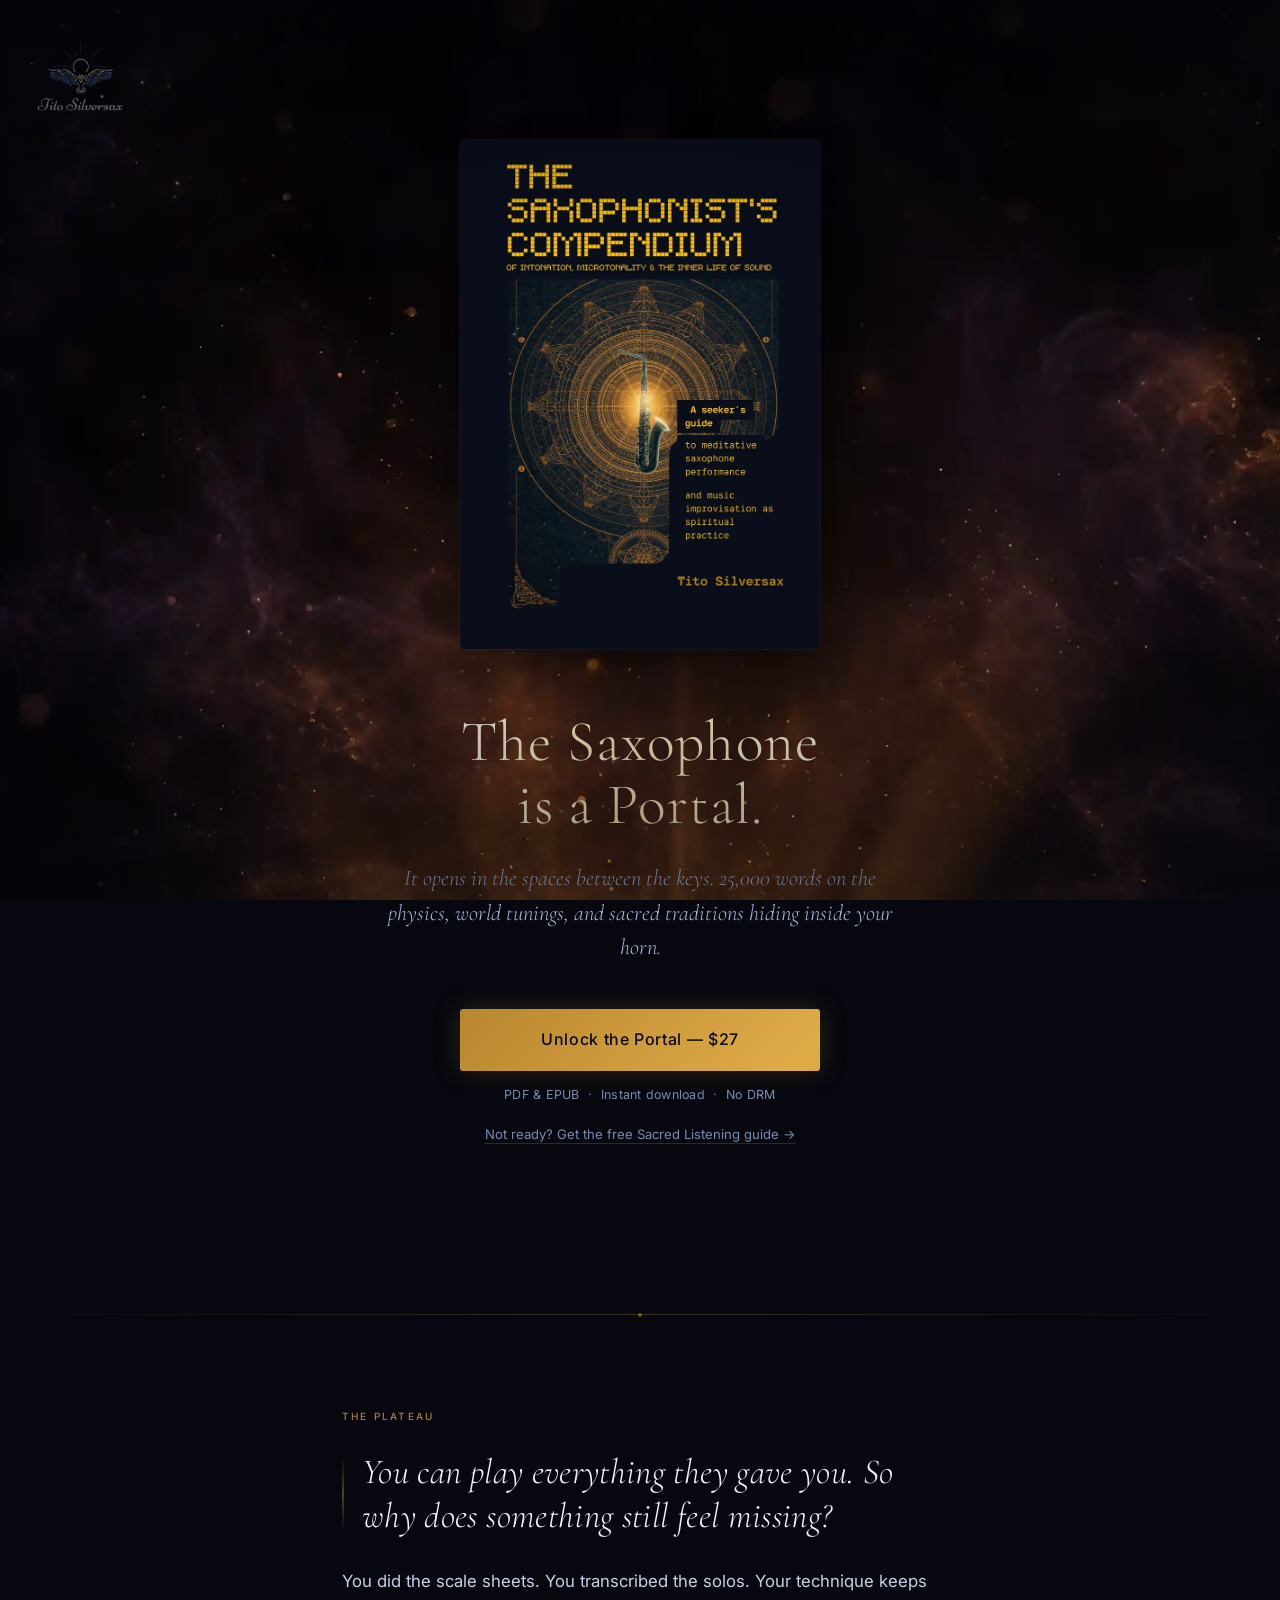
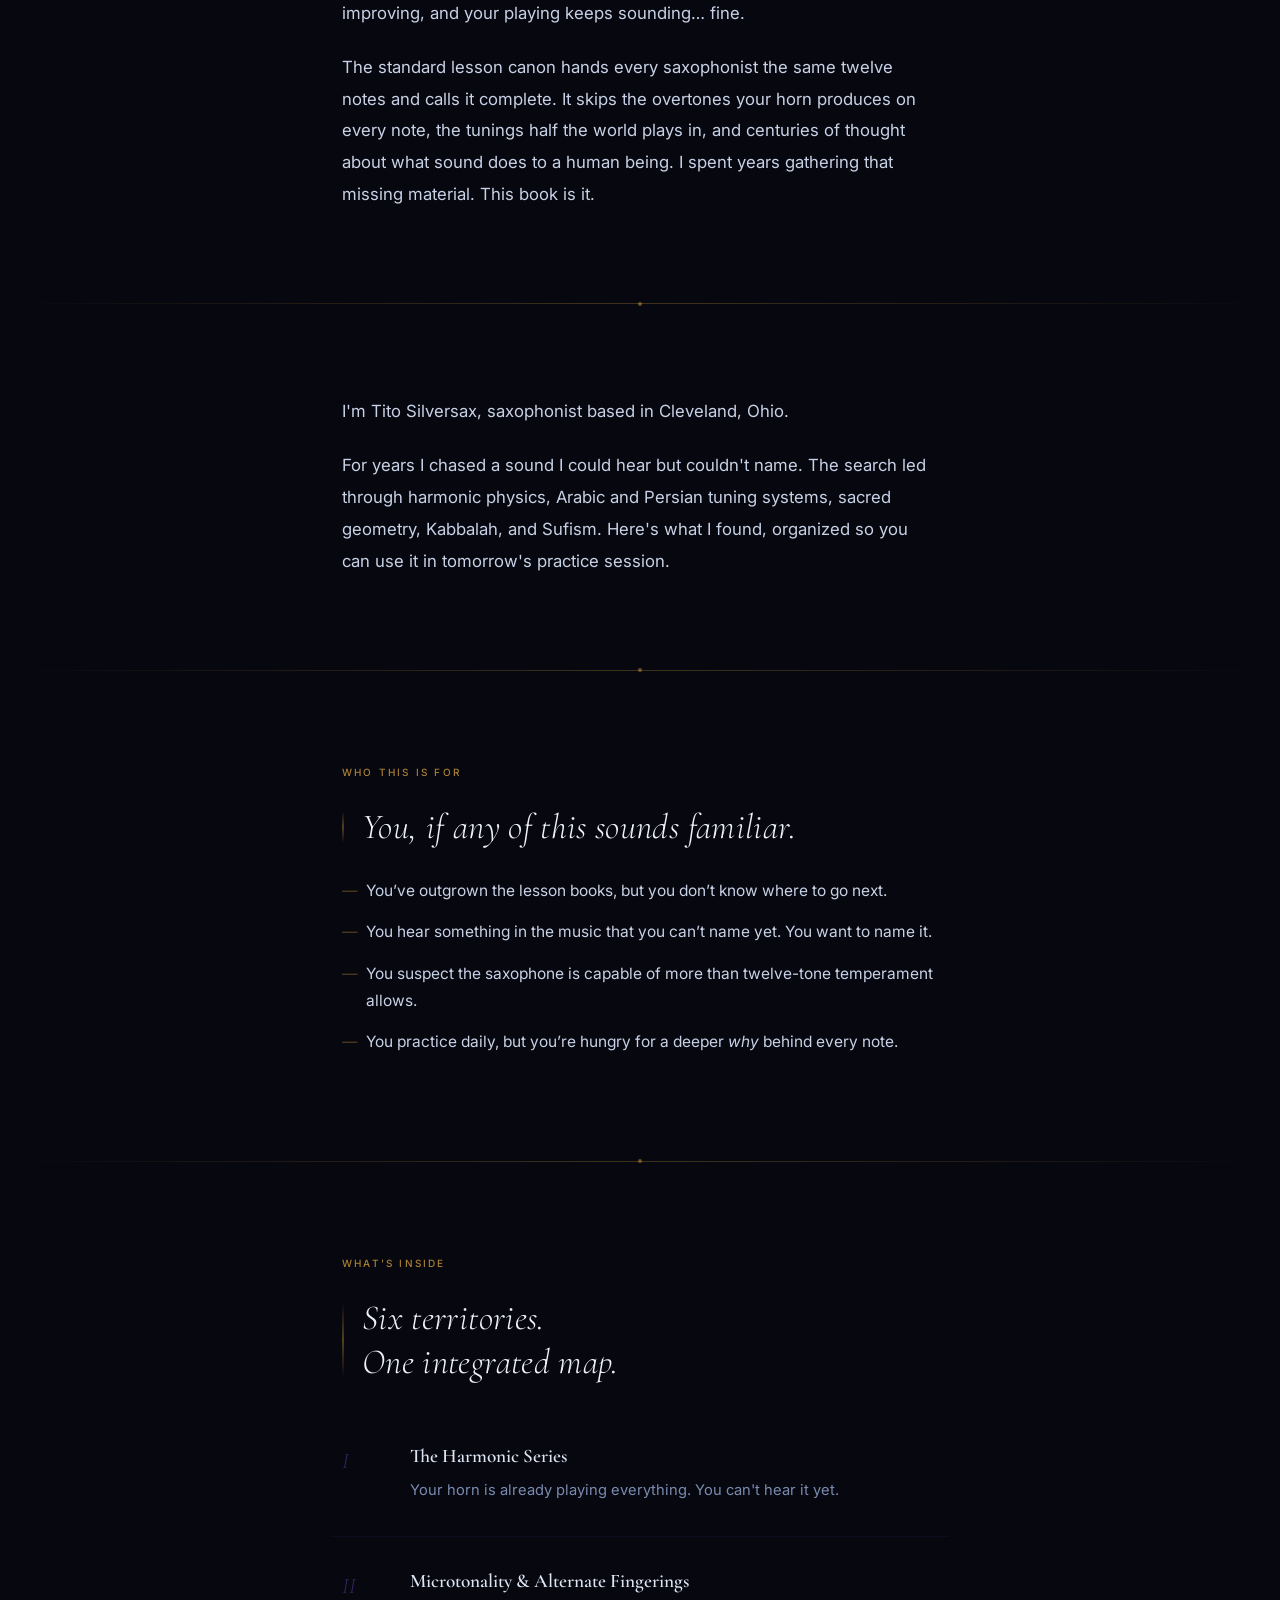
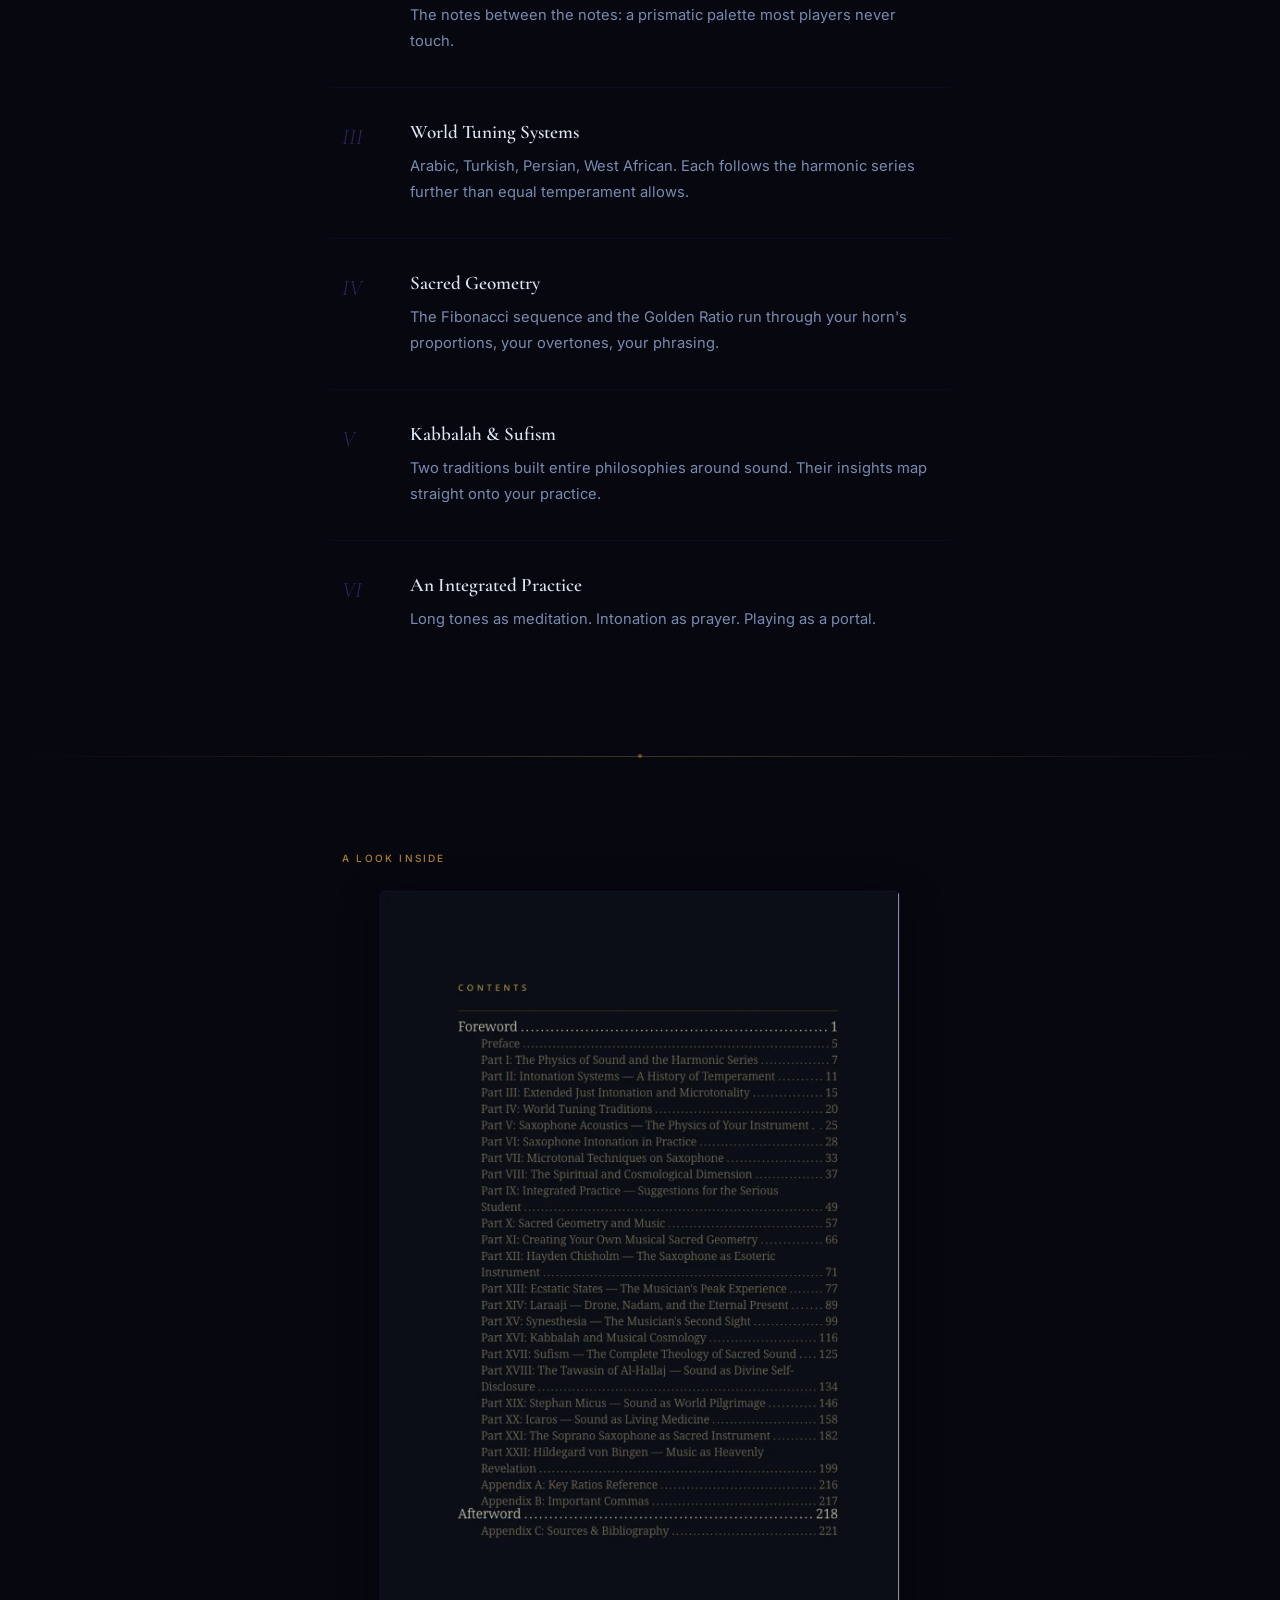
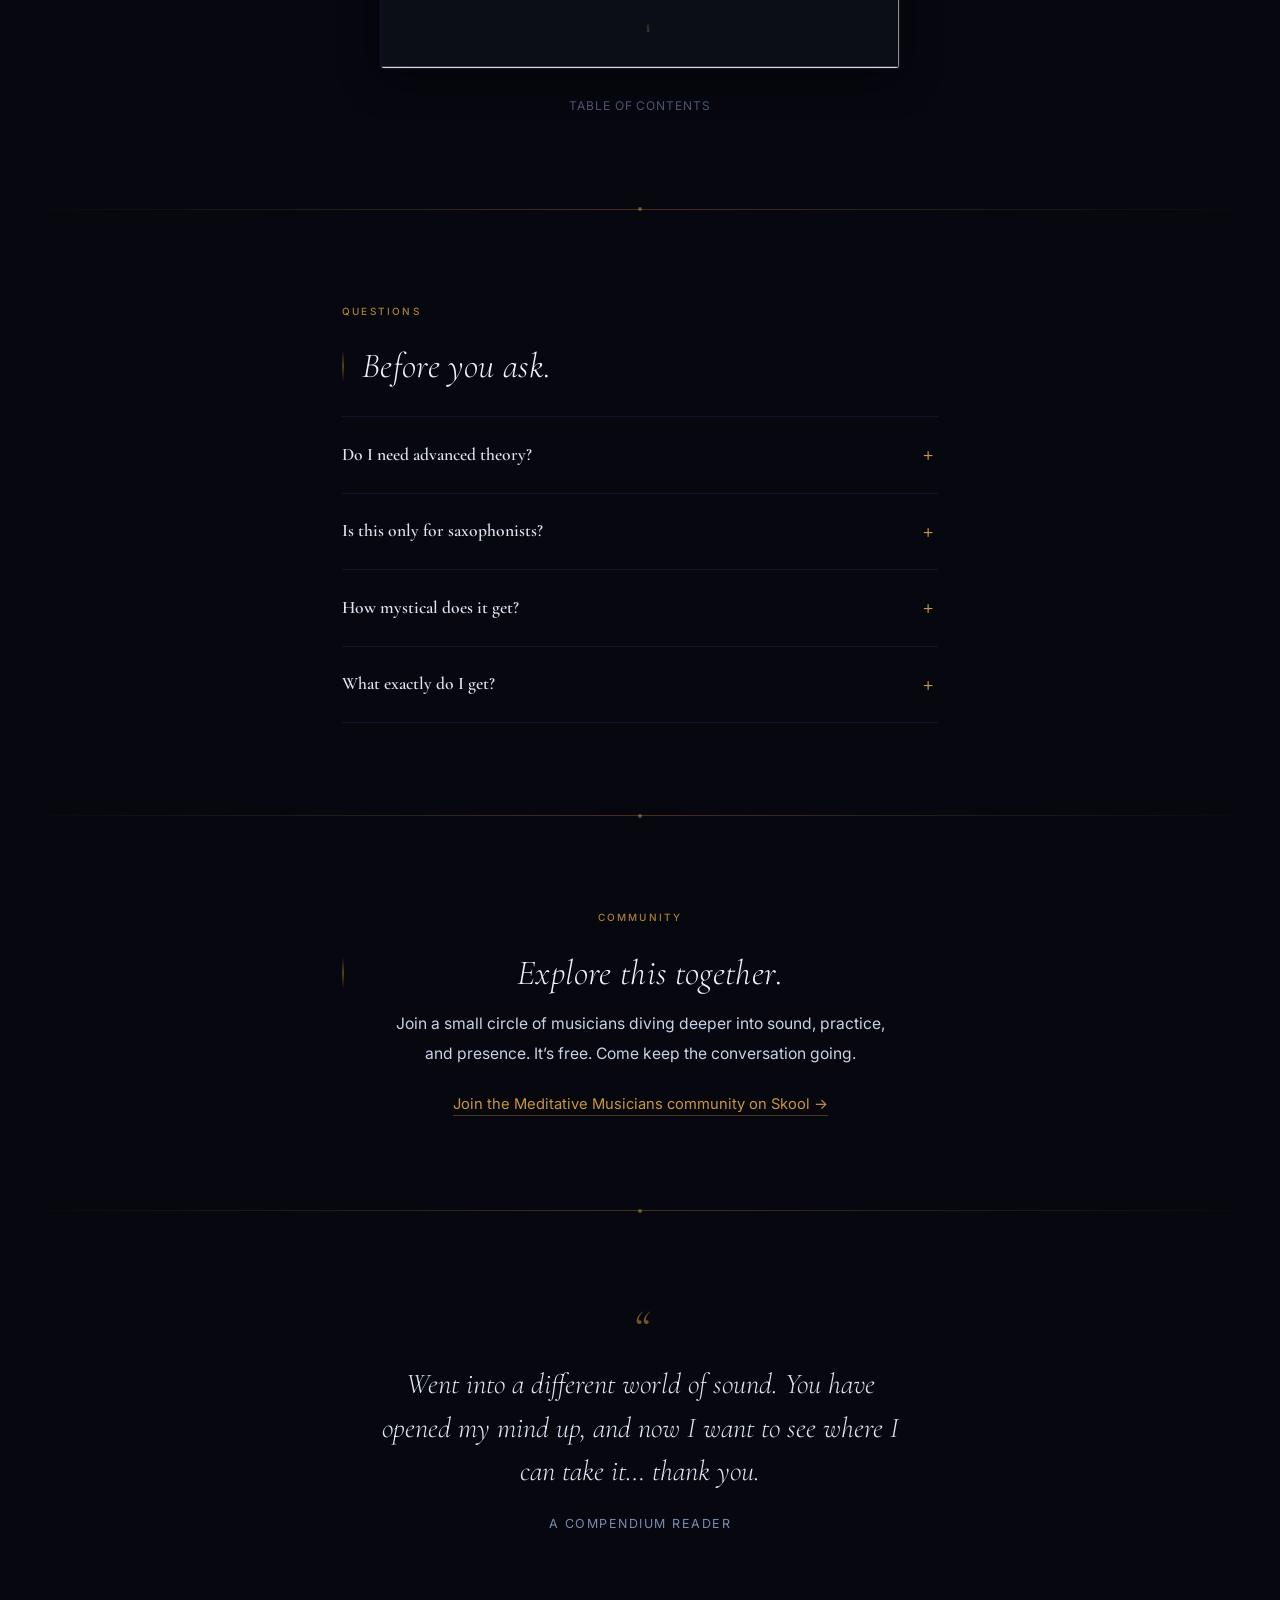
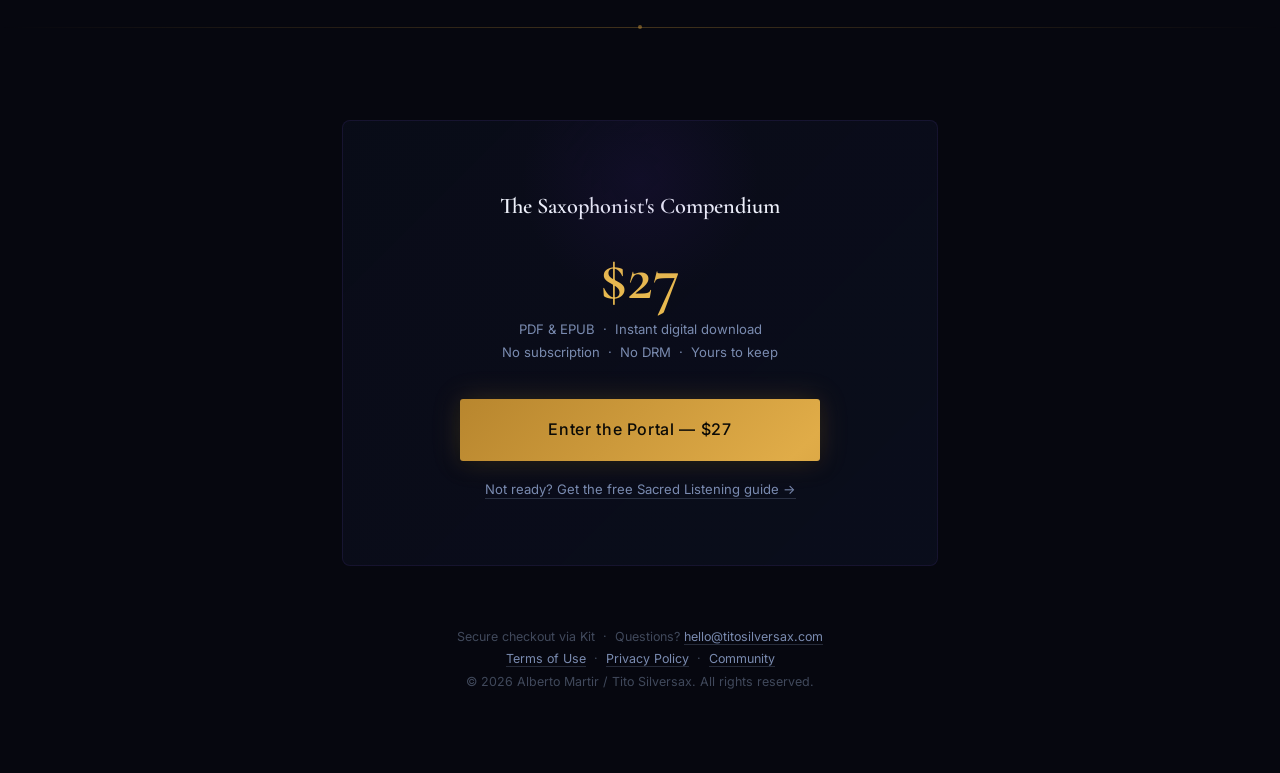
==== compendium/index.html @ b0f95f77 "Replace GTM placeholder tags with GA4 gtag The four pages carrying the never-configured GTM-XXXXXXX " ====
<!DOCTYPE html>
<html lang="en">
<head>
  <meta charset="UTF-8">
  <meta name="viewport" content="width=device-width, initial-scale=1.0">
  <title>The Saxophonist's Compendium — Tito Silversax</title>
  <meta name="description" content="A deep guide to harmonic physics, world tuning systems, sacred geometry, and spiritual practice for the serious saxophonist. By Tito Silversax (Alberto Martir). PDF & EPUB. $27.">
  <meta property="og:title" content="The Saxophonist's Compendium — Tito Silversax">
  <meta property="og:description" content="Everything I found after years of obsessive research into sound, tuning, and sacred practice. PDF & EPUB. $27.">
  <meta property="og:image" content="https://titosilversax.com/images/compendium-cover.jpg">
  <meta property="og:url" content="https://titosilversax.com/compendium">
  <meta name="twitter:card" content="summary_large_image">

  <!-- Preload LCP image -->
  <link rel="preload" as="image" href="/images/compendium-cover.webp" type="image/webp">

  <!-- Google Fonts -->
  <link rel="preconnect" href="https://fonts.googleapis.com">
  <link rel="preconnect" href="https://fonts.gstatic.com" crossorigin>
  <link href="https://fonts.googleapis.com/css2?family=Cormorant+Garamond:ital,wght@0,300;0,400;0,600;1,300;1,400;1,600&family=Inter:wght@300;400;500&display=swap" rel="stylesheet">

  <!-- Kit Commerce -->
  <script src="https://titosilversax.kit.com/commerce.js" async defer></script>

  <!-- Vercel Analytics -->
  <script defer src="/_vercel/insights/script.js"></script>

  <!-- Google Analytics -->
  <script async src="https://www.googletagmanager.com/gtag/js?id=G-SF1Y8CMTMR"></script>
  <script>
    window.dataLayer = window.dataLayer || [];
    function gtag(){dataLayer.push(arguments);}
    gtag('js', new Date());
    gtag('config', 'G-SF1Y8CMTMR');
  </script>

  <!-- Meta Pixel -->
  <script>
  !function(f,b,e,v,n,t,s)
  {if(f.fbq)return;n=f.fbq=function(){n.callMethod?
  n.callMethod.apply(n,arguments):n.queue.push(arguments)};
  if(!f._fbq)f._fbq=n;n.push=n;n.loaded=!0;n.version='2.0';
  n.queue=[];t=b.createElement(e);t.async=!0;
  t.src=v;s=b.getElementsByTagName(e)[0];
  s.parentNode.insertBefore(t,s)}(window,document,'script',
  'https://connect.facebook.net/en_US/fbevents.js');
  fbq('init', '830210888742452');
  fbq('track', 'PageView');
  </script>
  <noscript>
    <img height="1" width="1" style="display:none"
    src="https://www.facebook.com/tr?id=830210888742452&ev=PageView&noscript=1"/>
  </noscript>

  <style>
    *, *::before, *::after { box-sizing: border-box; margin: 0; padding: 0; }

    :root {
      --bg:          #06070f;
      --surface:     #0b0e1c;
      --surface-2:   #111829;
      --gold:        #c9963a;
      --gold-bright: #e8b94f;
      --gold-glow:   rgba(201, 150, 58, 0.22);
      --text:        #c8d2e6;
      --text-muted:  #7a8bb0;
      --divider:     rgba(139, 92, 246, 0.12);
      --ff-head:     'Cormorant Garamond', Georgia, 'Times New Roman', serif;
      --ff-body:     'Inter', system-ui, -apple-system, sans-serif;
    }

    html {
      scroll-behavior: smooth;
    }

    /* Vignette overlay */
    .vignette {
      position: fixed;
      inset: 0;
      z-index: 9998;
      pointer-events: none;
      background: radial-gradient(ellipse 70% 60% at 50% 50%, transparent 40%, rgba(6,7,15,0.55) 100%);
    }

    body {
      background-color: var(--bg);
      background-image: url('/images/background.webp?v=2');
      background-size: cover;
      background-position: center bottom;
      background-repeat: no-repeat;
      background-attachment: fixed;
      color: var(--text);
      font-family: var(--ff-body);
      font-size: 16px;
      line-height: 1.85;
      -webkit-font-smoothing: antialiased;
      -moz-osx-font-smoothing: grayscale;
      opacity: 0;
      animation: pageEnter 1.2s ease-out 0.3s forwards;
    }

    @keyframes pageEnter {
      to { opacity: 1; }
    }

    /* Scroll reveal */
    .reveal {
      opacity: 0;
      transform: translateY(24px);
      transition: opacity 0.9s ease-out, transform 0.9s ease-out;
    }
    .reveal.visible {
      opacity: 1;
      transform: translateY(0);
    }
    .reveal-d1 { transition-delay: 0.12s; }
    .reveal-d2 { transition-delay: 0.24s; }
    .reveal-d3 { transition-delay: 0.36s; }
    .reveal-d4 { transition-delay: 0.48s; }
    .reveal-d5 { transition-delay: 0.60s; }

    /* LAYOUT */
    .container {
      width: 100%;
      max-width: 660px;
      margin: 0 auto;
      padding: 0 28px;
    }

    /* Whitespace separator */
    .divider {
      height: 0;
      margin: 100px 0;
    }

    /* ── HERO ── */
    .hero {
      text-align: center;
      padding: 100px 0 48px;
    }

    .cover-wrap {
      display: inline-block;
      position: relative;
      margin-bottom: 52px;
      animation: levitate 6s ease-in-out infinite;
    }

    @keyframes levitate {
      0%, 100% { transform: translateY(0); }
      50% { transform: translateY(-12px); }
    }

    .cover-wrap::before {
      content: '';
      position: absolute;
      inset: -24px;
      border-radius: 6px;
      background: radial-gradient(ellipse at center, rgba(139, 92, 246, 0.16) 0%, transparent 70%);
      filter: blur(24px);
      pointer-events: none;
      animation: glowPulse 8s ease-in-out infinite;
    }

    @keyframes glowPulse {
      0%, 100% { opacity: 0.6; transform: scale(1); }
      50%      { opacity: 1;   transform: scale(1.1); }
    }

    .cover-img {
      display: block;
      width: 100%;
      max-width: 300px;
      height: auto;
      border-radius: 4px;
      box-shadow:
        0 0 0 1px rgba(139, 92, 246, 0.10),
        0 12px 40px rgba(0,0,0,0.5),
        0 40px 100px rgba(0,0,0,0.25);
      position: relative;
    }

    .hero-headline {
      font-family: var(--ff-head);
      font-size: clamp(2.2rem, 6.5vw, 3.6rem);
      font-weight: 300;
      line-height: 1.1;
      letter-spacing: 0.02em;
      margin-bottom: 24px;
    }

    .hero-sub {
      font-family: var(--ff-head);
      font-size: clamp(1.1rem, 3vw, 1.4rem);
      font-style: italic;
      font-weight: 300;
      color: #a8b8d8;
      max-width: 520px;
      margin: 0 auto 44px;
      line-height: 1.55;
    }

    /* ── CTA BUTTON ── */
    .cta-wrap {
      text-align: center;
      margin: 8px 0;
    }

    .convertkit-button,
    a.convertkit-button {
      display: inline-block !important;
      background: linear-gradient(135deg, #b8862e 0%, #e0ac48 50%, #b8862e 100%) !important;
      background-size: 200% 100% !important;
      color: #0b0a06 !important;
      font-family: var(--ff-body) !important;
      font-size: 1rem !important;
      font-weight: 500 !important;
      letter-spacing: 0.04em !important;
      text-decoration: none !important;
      padding: 16px 36px !important;
      border-radius: 3px !important;
      border: none !important;
      cursor: pointer !important;
      transition: background-position 0.4s ease, box-shadow 0.3s ease, transform 0.15s ease !important;
      box-shadow: 0 0 28px var(--gold-glow), 0 4px 16px rgba(0,0,0,0.4) !important;
      width: 100% !important;
      max-width: 360px !important;
      text-align: center !important;
      animation: btnBreathe 4s ease-in-out infinite;
    }

    @keyframes btnBreathe {
      0%, 100% { box-shadow: 0 0 24px var(--gold-glow), 0 4px 16px rgba(0,0,0,0.4); }
      50%      { box-shadow: 0 0 40px rgba(201,150,58,0.35), 0 4px 16px rgba(0,0,0,0.4); }
    }

    .convertkit-button:hover,
    a.convertkit-button:hover {
      background-position: 100% 0 !important;
      box-shadow: 0 0 44px var(--gold-glow), 0 6px 24px rgba(0,0,0,0.5) !important;
      transform: translateY(-1px) !important;
    }

    .cta-note {
      font-size: 0.78rem;
      color: var(--text-muted);
      margin-top: 12px;
      letter-spacing: 0.02em;
    }

    /* ── SECTIONS ── */
    .section { padding: 12px 0; }

    .section-label {
      font-family: var(--ff-body);
      font-size: 10px;
      font-weight: 500;
      letter-spacing: 0.22em;
      text-transform: uppercase;
      color: var(--gold);
      margin-bottom: 24px;
      display: block;
      opacity: 0.85;
    }

    .section-heading {
      font-family: var(--ff-head);
      font-size: clamp(1.5rem, 4vw, 2.2rem);
      font-weight: 300;
      font-style: italic;
      line-height: 1.25;
      color: #eef1fb;
      margin-bottom: 28px;
      letter-spacing: 0.01em;
      position: relative;
      padding-left: 20px;
    }
    .section-heading::before {
      content: '';
      position: absolute;
      left: 0;
      top: 6px;
      bottom: 6px;
      width: 2px;
      background: linear-gradient(180deg, transparent, var(--gold), transparent);
      opacity: 0.4;
    }

    .section-body {
      color: var(--text);
      font-size: clamp(0.95rem, 2.5vw, 1.05rem);
      line-height: 1.9;
    }

    .section-body p + p { margin-top: 22px; }

    .section-body em {
      font-style: italic;
      color: #b0c0e0;
    }

    /* ── WHAT'S INSIDE ── */
    .inside-grid {
      display: grid;
      grid-template-columns: 1fr;
      gap: 0;
    }

    .inside-item {
      padding: 32px 0;
      border-bottom: 1px solid rgba(139, 92, 246, 0.06);
      display: grid;
      grid-template-columns: 44px 1fr;
      gap: 24px;
      align-items: start;
      transition: background 0.5s ease;
      border-radius: 6px;
      margin: 0 -12px;
      padding-left: 12px;
      padding-right: 12px;
    }

    .inside-item:hover {
      background: rgba(139, 92, 246, 0.035);
    }

    .inside-item:last-child { border-bottom: none; }

    .inside-numeral {
      font-family: var(--ff-head);
      font-size: 1.4rem;
      font-weight: 300;
      font-style: italic;
      color: rgba(139, 92, 246, 0.35);
      line-height: 1.3;
      padding-top: 2px;
      transition: color 0.5s ease;
    }

    .inside-item:hover .inside-numeral {
      color: rgba(201, 150, 58, 0.65);
    }

    .inside-title {
      font-family: var(--ff-head);
      font-size: 1.2rem;
      font-weight: 600;
      color: #dde4f2;
      margin-bottom: 8px;
      line-height: 1.3;
    }

    .inside-desc {
      font-size: 0.92rem;
      color: var(--text-muted);
      line-height: 1.8;
    }

    /* ── TABLE OF CONTENTS ── */
    .toc-wrap { text-align: center; }

    .toc-img {
      display: inline-block;
      width: 100%;
      max-width: 520px;
      height: auto;
      border-radius: 4px;
      border: 1px solid rgba(139, 92, 246, 0.10);
      box-shadow: 0 8px 40px rgba(0,0,0,0.35), 0 0 0 1px rgba(139, 92, 246, 0.04);
    }

    .toc-caption {
      margin-top: 16px;
      font-size: 0.75rem;
      color: var(--text-muted);
      letter-spacing: 0.08em;
      text-transform: uppercase;
      opacity: 0.6;
    }

    /* ── WHO IS THIS FOR ── */
    .for-list {
      list-style: none;
      padding: 0;
      margin: 24px 0 0;
    }

    .for-list li {
      position: relative;
      padding-left: 24px;
      margin-bottom: 14px;
      font-size: 0.97rem;
      color: var(--text);
      line-height: 1.75;
    }

    .for-list li::before {
      content: '—';
      position: absolute;
      left: 0;
      color: var(--gold);
      font-weight: 300;
      opacity: 0.5;
    }

    /* ── PRICE BLOCK ── */
    .price-block {
      background: linear-gradient(135deg, rgba(11,14,28,0.7) 0%, rgba(15,20,40,0.5) 100%);
      border: 1px solid rgba(139, 92, 246, 0.10);
      border-radius: 8px;
      padding: 52px 36px;
      text-align: center;
      position: relative;
      overflow: hidden;
    }

    .price-block::before {
      content: '';
      position: absolute;
      top: -60px;
      left: 50%;
      transform: translateX(-50%);
      width: 240px;
      height: 240px;
      background: radial-gradient(circle, rgba(76, 29, 149, 0.12) 0%, transparent 70%);
      pointer-events: none;
    }

    .price-product-name {
      font-family: var(--ff-head);
      font-size: 1.4rem;
      font-weight: 600;
      color: #eef1fb;
      margin-bottom: 4px;
    }

    .price-amount {
      font-family: var(--ff-head);
      font-size: clamp(2.8rem, 9vw, 4rem);
      font-weight: 600;
      line-height: 1;
      color: var(--gold-bright);
      margin: 20px 0 8px;
    }

    .price-details {
      font-size: 0.82rem;
      color: var(--text-muted);
      margin-bottom: 36px;
      line-height: 1.7;
    }

    /* ── FOOTER ── */
    .site-back {
      position: fixed;
      top: 16px;
      left: 20px;
      z-index: 100;
      text-decoration: none;
      display: block;
      opacity: 0.75;
      transition: opacity 0.2s;
    }

    .site-back img { display: block; height: 120px; width: auto; }
    .site-back:hover { opacity: 1; }

    .footer {
      padding: 48px 0 80px;
      text-align: center;
    }

    .footer-text {
      font-size: 0.78rem;
      color: rgba(136, 152, 184, 0.45);
      line-height: 1.8;
    }

    .footer-text a {
      color: var(--text-muted);
      text-decoration: none;
      border-bottom: 1px solid rgba(136, 152, 184, 0.25);
      transition: color 0.2s, border-color 0.2s;
    }

    .footer-text a:hover {
      color: var(--text);
      border-color: rgba(136, 152, 184, 0.5);
    }

    /* Mouse parallax */
    .parallax {
      transition: transform 0.3s ease-out;
      will-change: transform;
    }

    /* ── RESPONSIVE ── */
    @media (max-width: 599px) {
      .hero { padding: 60px 0 32px; }
      .cover-img { max-width: 220px; }
      .cover-wrap { margin-bottom: 36px; }
      .container { padding: 0 20px; }
      .divider { margin: 56px 0; }
      .price-block { padding: 36px 20px; }
      .inside-item { gap: 16px; padding: 24px 0; }
      .hero-sub { margin-bottom: 32px; }
      .site-back { top: 12px; left: 16px; }
      .site-back img { height: 96px; }
    }

    @media (min-width: 600px) {
      .hero { padding: 120px 0 64px; }
      .cover-img { max-width: 340px; }
      .container { padding: 0 32px; }
      .divider { margin: 120px 0; }
      .inside-item { margin: 0 -16px; padding-left: 16px; padding-right: 16px; }
    }

    @media (min-width: 768px) {
      .hero { padding: 140px 0 80px; }
      .cover-img { max-width: 360px; }
      .price-block { padding: 64px 56px; }
      .divider { margin: 140px 0; }
    }
    /* ── TEXT SELECTION ── */
    ::selection {
      background: rgba(201, 150, 58, 0.25);
      color: #f0f2f8;
    }
    ::-moz-selection {
      background: rgba(201, 150, 58, 0.25);
      color: #f0f2f8;
    }

    /* ── FAQ ── */
    details.faq-item {
      border-bottom: 1px solid rgba(139, 92, 246, 0.12);
    }

    details.faq-item:first-of-type {
      border-top: 1px solid rgba(139, 92, 246, 0.12);
    }

    details.faq-item summary {
      list-style: none;
      cursor: pointer;
      padding: 20px 0;
      display: flex;
      justify-content: space-between;
      align-items: center;
      font-family: var(--ff-head);
      font-size: 1.1rem;
      font-weight: 600;
      color: #dde4f2;
      gap: 16px;
      transition: color 0.2s;
    }

    details.faq-item summary::-webkit-details-marker { display: none; }
    details.faq-item summary::marker { display: none; }
    details.faq-item summary:hover { color: #eef1fb; }

    .faq-icon {
      flex-shrink: 0;
      font-family: var(--ff-body);
      font-size: 1.2rem;
      font-weight: 300;
      color: var(--gold);
      width: 20px;
      text-align: center;
      transition: transform 0.25s;
    }

    details[open].faq-item .faq-icon {
      transform: rotate(45deg);
    }

    .faq-answer {
      padding: 0 0 22px;
      font-size: 0.93rem;
      color: var(--text-muted);
      line-height: 1.8;
      max-width: 560px;
    }

    /* ── TESTIMONIAL ── */
    .testimonial {
      text-align: center;
      max-width: 560px;
      margin: 0 auto;
    }

    .testimonial-quote {
      font-family: var(--ff-head);
      font-size: clamp(1.3rem, 3.5vw, 1.8rem);
      font-style: italic;
      font-weight: 300;
      line-height: 1.5;
      color: #dde4f2;
      position: relative;
      padding: 0 8px;
    }

    .testimonial-quote::before {
      content: '\201C';
      display: block;
      font-size: 3.2rem;
      line-height: 1;
      color: rgba(201, 150, 58, 0.55);
      margin-bottom: 8px;
    }

    .testimonial-attr {
      margin-top: 20px;
      font-family: var(--ff-body);
      font-size: 0.78rem;
      letter-spacing: 0.12em;
      text-transform: uppercase;
      color: var(--text-muted);
    }

    /* ── GOLD LINE DRAW SEPARATOR ── */
    .gold-line {
      display: flex;
      align-items: center;
      justify-content: center;
      margin: 80px 0;
      height: 1px;
      position: relative;
    }
    .gold-line::before {
      content: '';
      width: 0%;
      height: 1px;
      background: linear-gradient(90deg, transparent, rgba(201,150,58,0.3), transparent);
      transition: width 1.2s ease-out;
    }
    .gold-line.visible::before {
      width: 100%;
    }
    .gold-line::after {
      content: '';
      position: absolute;
      width: 4px;
      height: 4px;
      border-radius: 50%;
      background: rgba(201,150,58,0.5);
      opacity: 0;
      transition: opacity 0.6s ease 0.8s;
    }
    .gold-line.visible::after {
      opacity: 1;
    }

    /* ── HERO HEADLINE SHIMMER ── */
    .hero-headline {
      background: linear-gradient(90deg, #f0f2f8 0%, #e8d5a8 25%, #f0f2f8 50%, #c8b8e8 75%, #f0f2f8 100%);
      background-size: 200% auto;
      -webkit-background-clip: text;
      background-clip: text;
      -webkit-text-fill-color: transparent;
      animation: shimmer 8s linear infinite;
    }
    @keyframes shimmer {
      to { background-position: 200% center; }
    }
  </style>
</head>
<body>

  <!-- Vignette -->
  <div class="vignette"></div>

  <a class="site-back" href="/">
    <img src="/images/logo.webp" alt="Tito Silversax" width="120" height="120">
  </a>

  <!-- ═══════════════════════════════════════════
       HERO
       ═══════════════════════════════════════════ -->
  <section class="hero">
    <div class="container">
      <div class="cover-wrap parallax" data-speed="0.04">
        <picture>
          <source srcset="/images/compendium-cover.webp" type="image/webp">
          <img
            class="cover-img"
            src="/images/compendium-cover.jpg"
            alt="The Saxophonist's Compendium book cover"
            width="400"
            height="520"
            fetchpriority="high"
          >
        </picture>
      </div>

      <h1 class="hero-headline parallax" data-speed="0.02">The Saxophone<br>is a Portal.</h1>

      <p class="hero-sub parallax" data-speed="0.01">
        It opens in the spaces between the keys. 25,000 words on the physics,
        world tunings, and sacred traditions hiding inside your horn.
      </p>

      <div class="cta-wrap">
        <a class="convertkit-button" href="https://titosilversax.kit.com/products/thesaxophonistscompendium" data-commerce>Unlock the Portal — $27</a>
        <p class="cta-note">PDF &amp; EPUB &nbsp;·&nbsp; Instant download &nbsp;·&nbsp; No DRM</p>
        <p style="margin-top: 16px; font-size: 0.82rem;">
          <a href="https://titosilversax.kit.com/sacredlistening" target="_blank" rel="noopener" style="color: var(--text-muted); text-decoration: none; border-bottom: 1px solid rgba(136,152,184,0.25); padding-bottom: 1px; transition: color 0.2s, border-color 0.2s;">Not ready? Get the free Sacred Listening guide →</a>
        </p>
      </div>
    </div>
  </section>

  <div class="gold-line"></div>

  <!-- ═══════════════════════════════════════════
       THE PLATEAU
       ═══════════════════════════════════════════ -->
  <section class="section reveal">
    <div class="container">
      <span class="section-label">The plateau</span>
      <h2 class="section-heading">You can play everything they gave you. So why does something still feel missing?</h2>
      <div class="section-body">
        <p>
          You did the scale sheets. You transcribed the solos. Your technique
          keeps improving, and your playing keeps sounding&hellip; fine.
        </p>
        <p>
          The standard lesson canon hands every saxophonist the same twelve
          notes and calls it complete. It skips the overtones your horn
          produces on every note, the tunings half the world plays in, and
          centuries of thought about what sound does to a human being.
          I spent years gathering that missing material. This book is it.
        </p>
      </div>
    </div>
  </section>

  <div class="gold-line"></div>

  <!-- ═══════════════════════════════════════════
       INTRO
       ═══════════════════════════════════════════ -->
  <section class="section reveal">
    <div class="container">
      <div class="section-body">
        <p>I'm Tito Silversax, saxophonist based in Cleveland, Ohio.</p>
        <p>
          For years I chased a sound I could hear but couldn't name. The
          search led through harmonic physics, Arabic and Persian tuning
          systems, sacred geometry, Kabbalah, and Sufism. Here's what I found,
          organized so you can use it in tomorrow's practice session.
        </p>
      </div>
    </div>
  </section>

  <div class="gold-line"></div>

  <!-- ═══════════════════════════════════════════
       WHO IS THIS FOR
       ═══════════════════════════════════════════ -->
  <section class="section reveal">
    <div class="container">
      <span class="section-label">Who this is for</span>
      <h2 class="section-heading">You, if any of this sounds familiar.</h2>
      <ul class="for-list">
        <li>You’ve outgrown the lesson books, but you don’t know where to go next.</li>
        <li>You hear something in the music that you can’t name yet. You want to name it.</li>
        <li>You suspect the saxophone is capable of more than twelve-tone temperament allows.</li>
        <li>You practice daily, but you’re hungry for a deeper <em>why</em> behind every note.</li>
      </ul>
    </div>
  </section>

  <div class="gold-line"></div>

  <!-- ═══════════════════════════════════════════
       WHAT'S INSIDE
       ═══════════════════════════════════════════ -->
  <section class="section reveal">
    <div class="container">
      <span class="section-label">What's inside</span>
      <h2 class="section-heading">Six territories.<br>One integrated map.</h2>

      <div class="inside-grid">

        <div class="inside-item reveal reveal-d1">
          <span class="inside-numeral">I</span>
          <div>
            <h3 class="inside-title">The Harmonic Series</h3>
            <p class="inside-desc">Your horn is already playing everything. You can't hear it yet.</p>
          </div>
        </div>

        <div class="inside-item reveal reveal-d2">
          <span class="inside-numeral">II</span>
          <div>
            <h3 class="inside-title">Microtonality &amp; Alternate Fingerings</h3>
            <p class="inside-desc">The notes between the notes: a prismatic palette most players never touch.</p>
          </div>
        </div>

        <div class="inside-item reveal reveal-d3">
          <span class="inside-numeral">III</span>
          <div>
            <h3 class="inside-title">World Tuning Systems</h3>
            <p class="inside-desc">Arabic, Turkish, Persian, West African. Each follows the harmonic series further than equal temperament allows.</p>
          </div>
        </div>

        <div class="inside-item reveal reveal-d4">
          <span class="inside-numeral">IV</span>
          <div>
            <h3 class="inside-title">Sacred Geometry</h3>
            <p class="inside-desc">The Fibonacci sequence and the Golden Ratio run through your horn's proportions, your overtones, your phrasing.</p>
          </div>
        </div>

        <div class="inside-item reveal reveal-d5">
          <span class="inside-numeral">V</span>
          <div>
            <h3 class="inside-title">Kabbalah &amp; Sufism</h3>
            <p class="inside-desc">Two traditions built entire philosophies around sound. Their insights map straight onto your practice.</p>
          </div>
        </div>

        <div class="inside-item reveal reveal-d1">
          <span class="inside-numeral">VI</span>
          <div>
            <h3 class="inside-title">An Integrated Practice</h3>
            <p class="inside-desc">Long tones as meditation. Intonation as prayer. Playing as a portal.</p>
          </div>
        </div>

      </div>
    </div>
  </section>

  <div class="gold-line"></div>

  <!-- ═══════════════════════════════════════════
       TABLE OF CONTENTS
       ═══════════════════════════════════════════ -->
  <section class="section reveal">
    <div class="container">
      <span class="section-label">A look inside</span>
      <div class="toc-wrap">
        <picture>
          <source srcset="/images/TOC.webp" type="image/webp">
          <img class="toc-img" src="/images/TOC.jpg" alt="Table of Contents — The Saxophonist's Compendium" width="560" loading="lazy">
        </picture>
        <p class="toc-caption">Table of Contents</p>
      </div>
    </div>
  </section>

  <div class="gold-line"></div>

  <!-- ═══════════════════════════════════════════
       FAQ
       ═══════════════════════════════════════════ -->
  <section class="section reveal">
    <div class="container">
      <span class="section-label">Questions</span>
      <h2 class="section-heading">Before you ask.</h2>

      <details class="faq-item">
        <summary>Do I need advanced theory? <span class="faq-icon">+</span></summary>
        <p class="faq-answer">
          No. If you can play your scales, you can use this book. The physics
          and the math start from zero, and every concept comes with fingerings
          or exercises that let you hear it on the horn instead of taking my
          word for it.
        </p>
      </details>

      <details class="faq-item">
        <summary>Is this only for saxophonists? <span class="faq-icon">+</span></summary>
        <p class="faq-answer">
          The ideas — harmonic series, microtonality, world tunings — apply to
          any wind instrument. The examples, fingerings, and overtone exercises
          assume a saxophone in your hands.
        </p>
      </details>

      <details class="faq-item">
        <summary>How mystical does it get? <span class="faq-icon">+</span></summary>
        <p class="faq-answer">
          The Kabbalah and Sufism chapters are history and philosophy, and
          belief is never required. Read them as a musicologist or as a mystic;
          the daily practice framework works either way.
        </p>
      </details>

      <details class="faq-item">
        <summary>What exactly do I get? <span class="faq-icon">+</span></summary>
        <p class="faq-answer">
          A 25,000-word digital book in PDF and EPUB, delivered instantly
          through Kit. No DRM, no subscription, yours to keep on any device.
        </p>
      </details>
    </div>
  </section>

  <div class="gold-line"></div>

  <!-- ═══════════════════════════════════════════
       COMMUNITY
       ═══════════════════════════════════════════ -->
  <section class="section reveal">
    <div class="container" style="text-align:center;">
      <span class="section-label">Community</span>
      <h2 class="section-heading" style="margin-bottom: 14px;">Explore this together.</h2>
      <p class="section-body" style="max-width: 520px; margin: 0 auto 20px; font-size: 0.98rem;">
        Join a small circle of musicians diving deeper into sound, practice, and presence.
        It’s free. Come keep the conversation going.
      </p>
      <p style="margin: 0;">
        <a href="https://www.skool.com/meditative-musicians-6593/about" target="_blank" rel="noopener" style="color: var(--gold); text-decoration: none; border-bottom: 1px solid rgba(201,150,58,0.35); padding-bottom: 2px; font-size: 0.92rem; transition: color 0.2s, border-color 0.2s;">Join the Meditative Musicians community on Skool →</a>
      </p>
    </div>
  </section>

  <div class="gold-line"></div>

  <!-- ═══════════════════════════════════════════
       TESTIMONIAL
       ═══════════════════════════════════════════ -->
  <section class="section reveal">
    <div class="container">
      <figure class="testimonial">
        <blockquote class="testimonial-quote">
          Went into a different world of sound. You have opened my mind up,
          and now I want to see where I can take it&hellip; thank you.
        </blockquote>
        <figcaption class="testimonial-attr">A Compendium reader</figcaption>
      </figure>
    </div>
  </section>

  <div class="gold-line"></div>

  <!-- ═══════════════════════════════════════════
       PRICE + CTA
       ═══════════════════════════════════════════ -->
  <section class="section reveal">
    <div class="container">
      <div class="price-block">
        <p class="price-product-name">The Saxophonist's Compendium</p>
        <div class="price-amount">$27</div>
        <p class="price-details">
          PDF &amp; EPUB &nbsp;·&nbsp; Instant digital download<br>
          No subscription &nbsp;·&nbsp; No DRM &nbsp;·&nbsp; Yours to keep
        </p>
        <div class="cta-wrap">
          <a class="convertkit-button" href="https://titosilversax.kit.com/products/thesaxophonistscompendium" data-commerce>Enter the Portal — $27</a>
        </div>
        <p style="margin-top: 16px; font-size: 0.82rem; text-align: center;">
          <a href="https://titosilversax.kit.com/sacredlistening" target="_blank" rel="noopener" style="color: var(--text-muted); text-decoration: none; border-bottom: 1px solid rgba(136,152,184,0.25); padding-bottom: 1px; transition: color 0.2s, border-color 0.2s;">Not ready? Get the free Sacred Listening guide →</a>
        </p>
      </div>
    </div>
  </section>

  <!-- ═══════════════════════════════════════════
       FOOTER
       ═══════════════════════════════════════════ -->
  <footer class="footer reveal">
    <div class="container">
      <p class="footer-text">
        Secure checkout via Kit &nbsp;·&nbsp;
        Questions? <a href="mailto:hello@titosilversax.com">hello@titosilversax.com</a><br>
        <a href="/terms">Terms of Use</a> &nbsp;·&nbsp; <a href="/privacy">Privacy Policy</a> &nbsp;·&nbsp;
        <a href="https://www.skool.com/meditative-musicians-6593/about" target="_blank" rel="noopener">Community</a><br>
        &copy; 2026 Alberto Martir / Tito Silversax. All rights reserved.
      </p>
    </div>
  </footer>

  <!-- Scroll reveal + gold line observer -->
  <script>
    (function() {
      var observer = new IntersectionObserver(function(entries) {
        entries.forEach(function(entry) {
          if (entry.isIntersecting) {
            entry.target.classList.add('visible');
            observer.unobserve(entry.target);
          }
        });
      }, { threshold: 0.12, rootMargin: '0px 0px -40px 0px' });

      document.querySelectorAll('.reveal, .gold-line').forEach(function(el) {
        observer.observe(el);
      });
    })();
  </script>

  <!-- Mouse parallax -->
  <script>
    (function() {
      var parallaxEls = document.querySelectorAll('.parallax');
      if (!parallaxEls.length) return;
      var centerX = window.innerWidth / 2;
      var centerY = window.innerHeight / 2;

      document.addEventListener('mousemove', function(e) {
        var dx = (e.clientX - centerX) / centerX;
        var dy = (e.clientY - centerY) / centerY;
        parallaxEls.forEach(function(el) {
          var speed = parseFloat(el.getAttribute('data-speed')) || 0.02;
          el.style.transform = 'translate(' + (dx * speed * 30) + 'px, ' + (dy * speed * 30) + 'px)';
        });
      });
    })();
  </script>

</body>
</html>
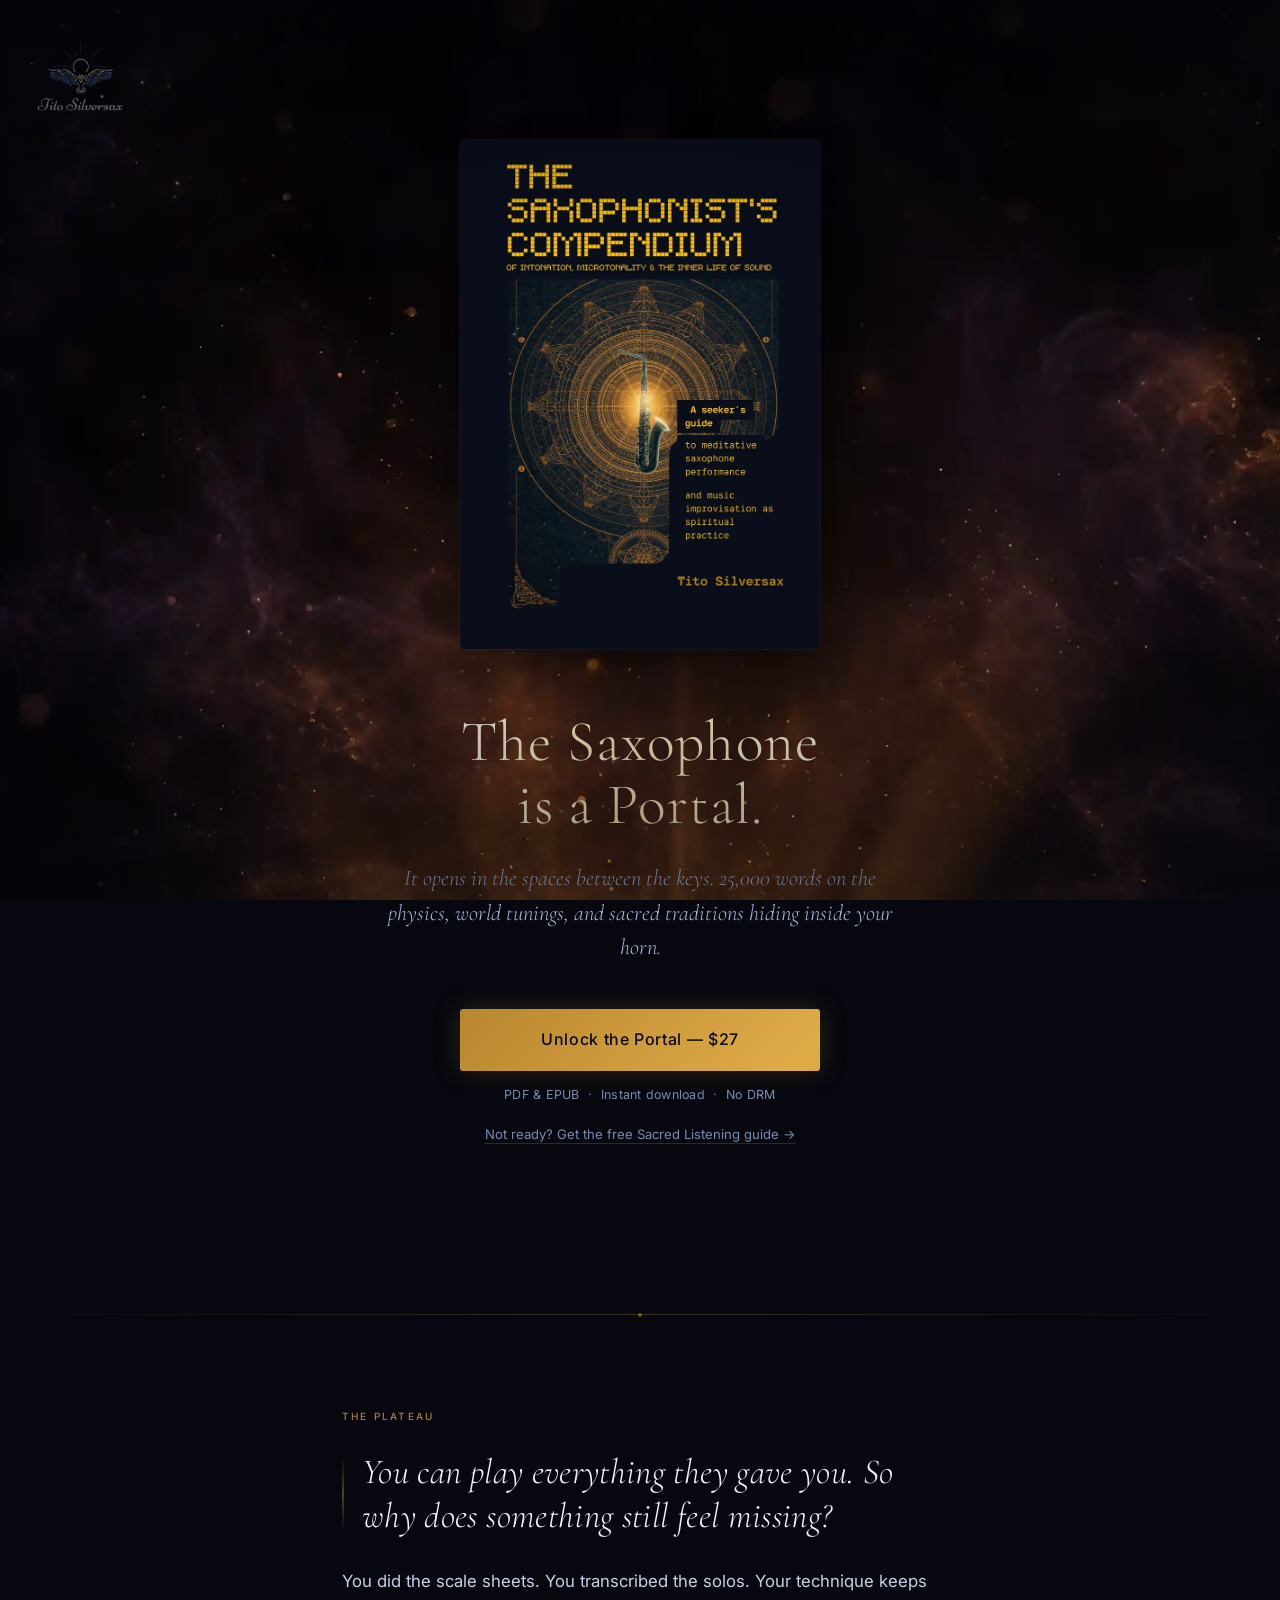
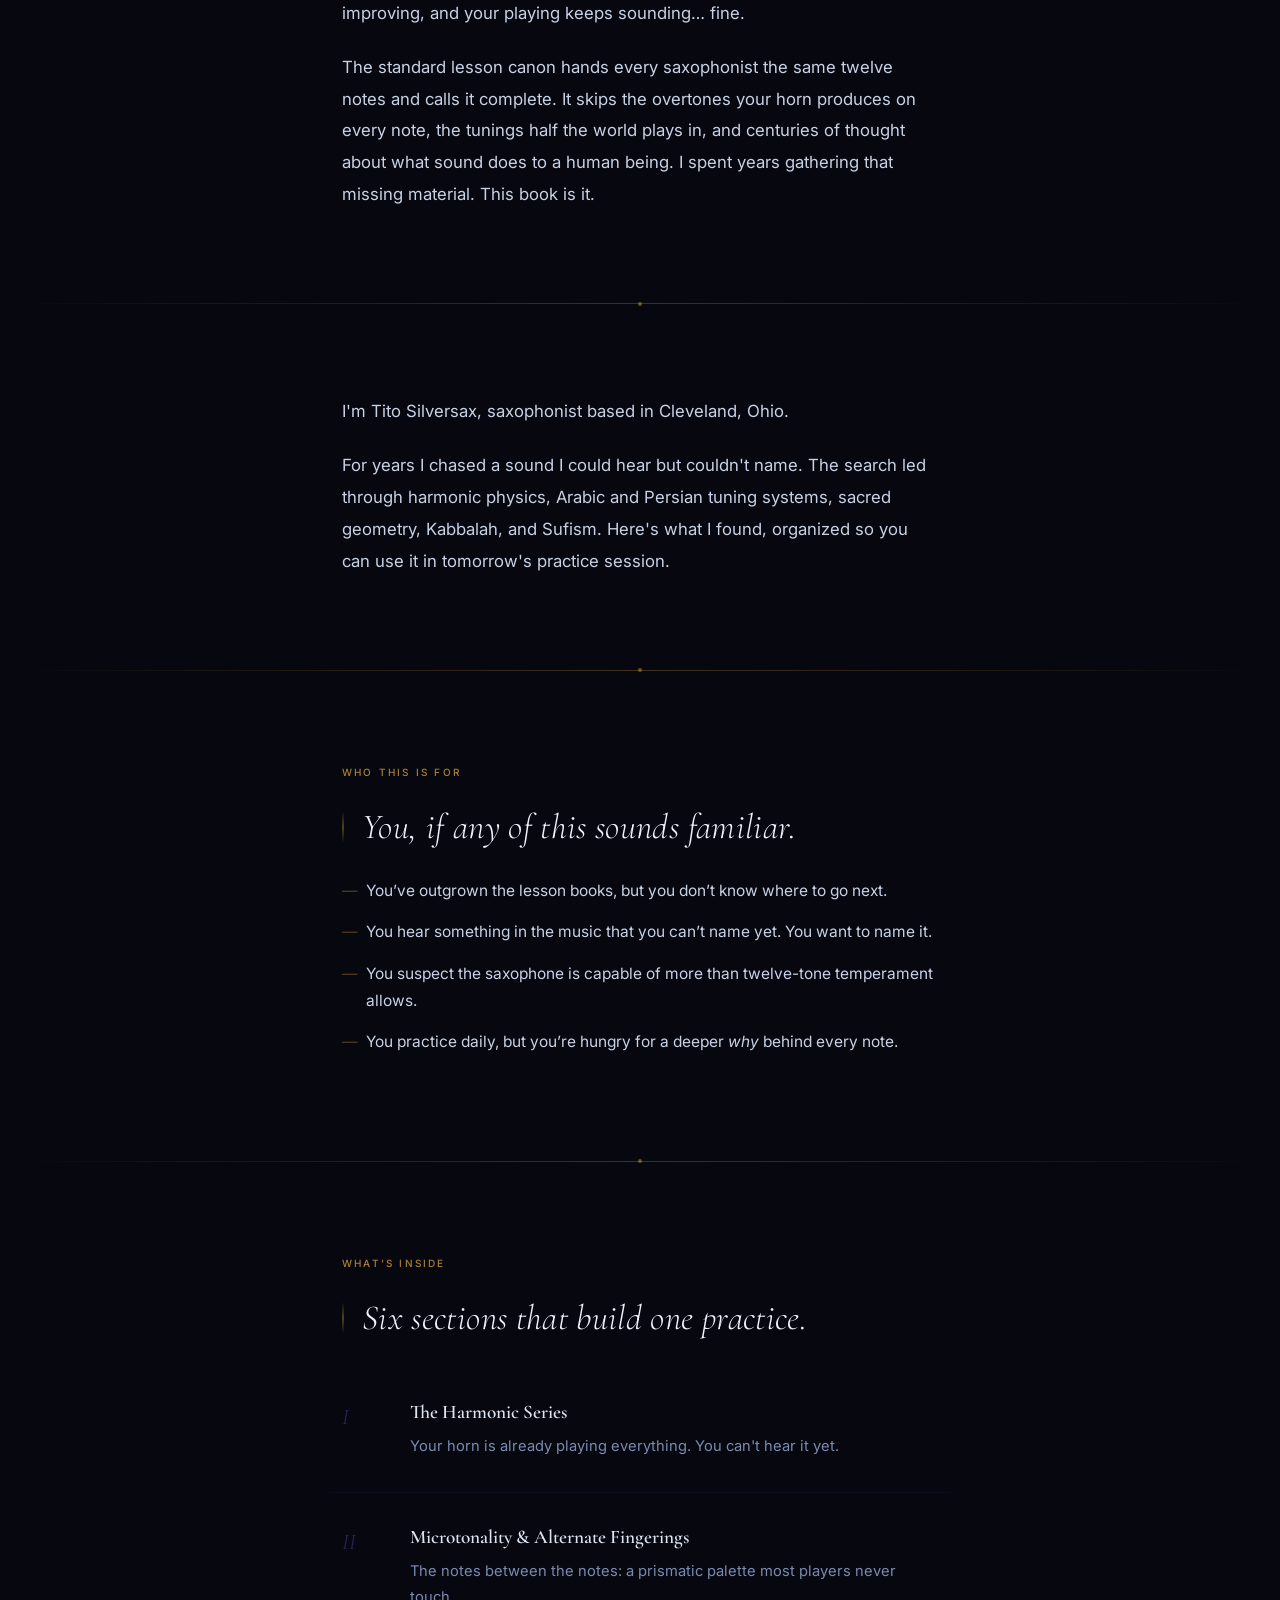
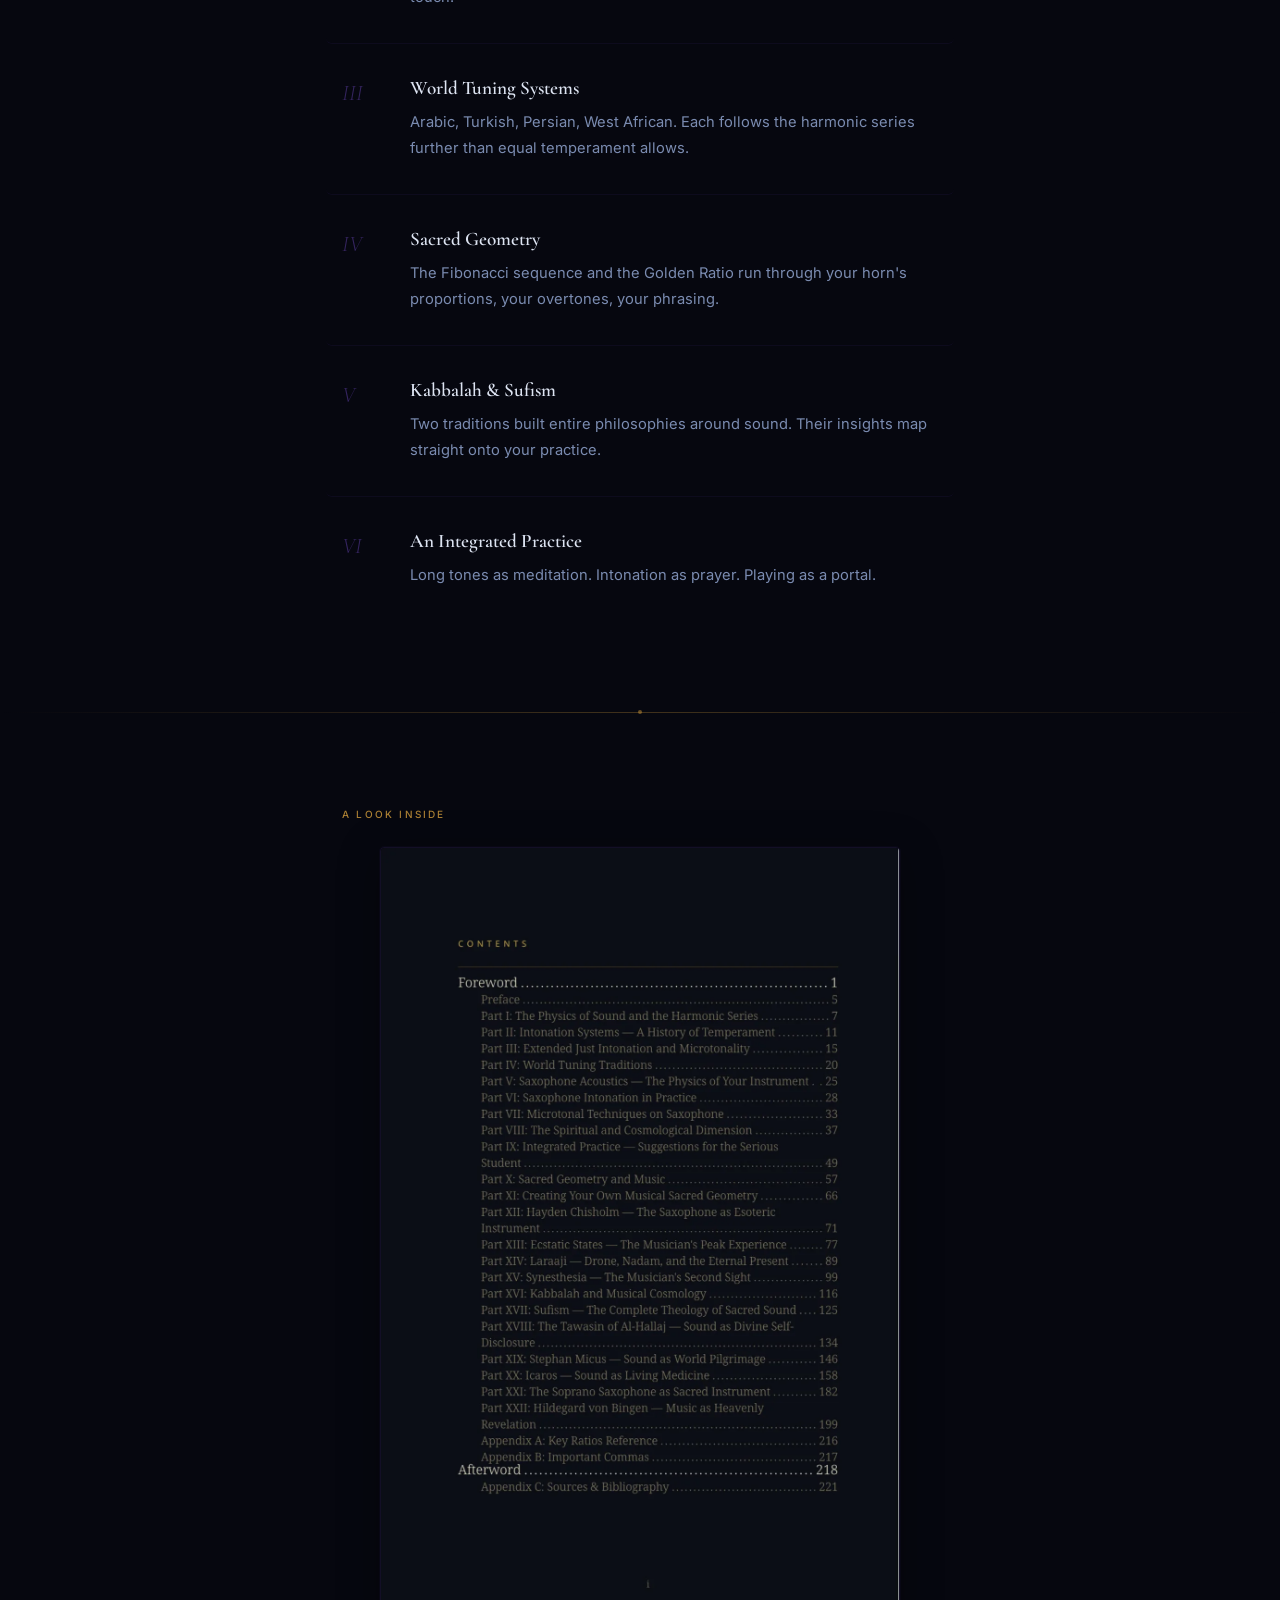
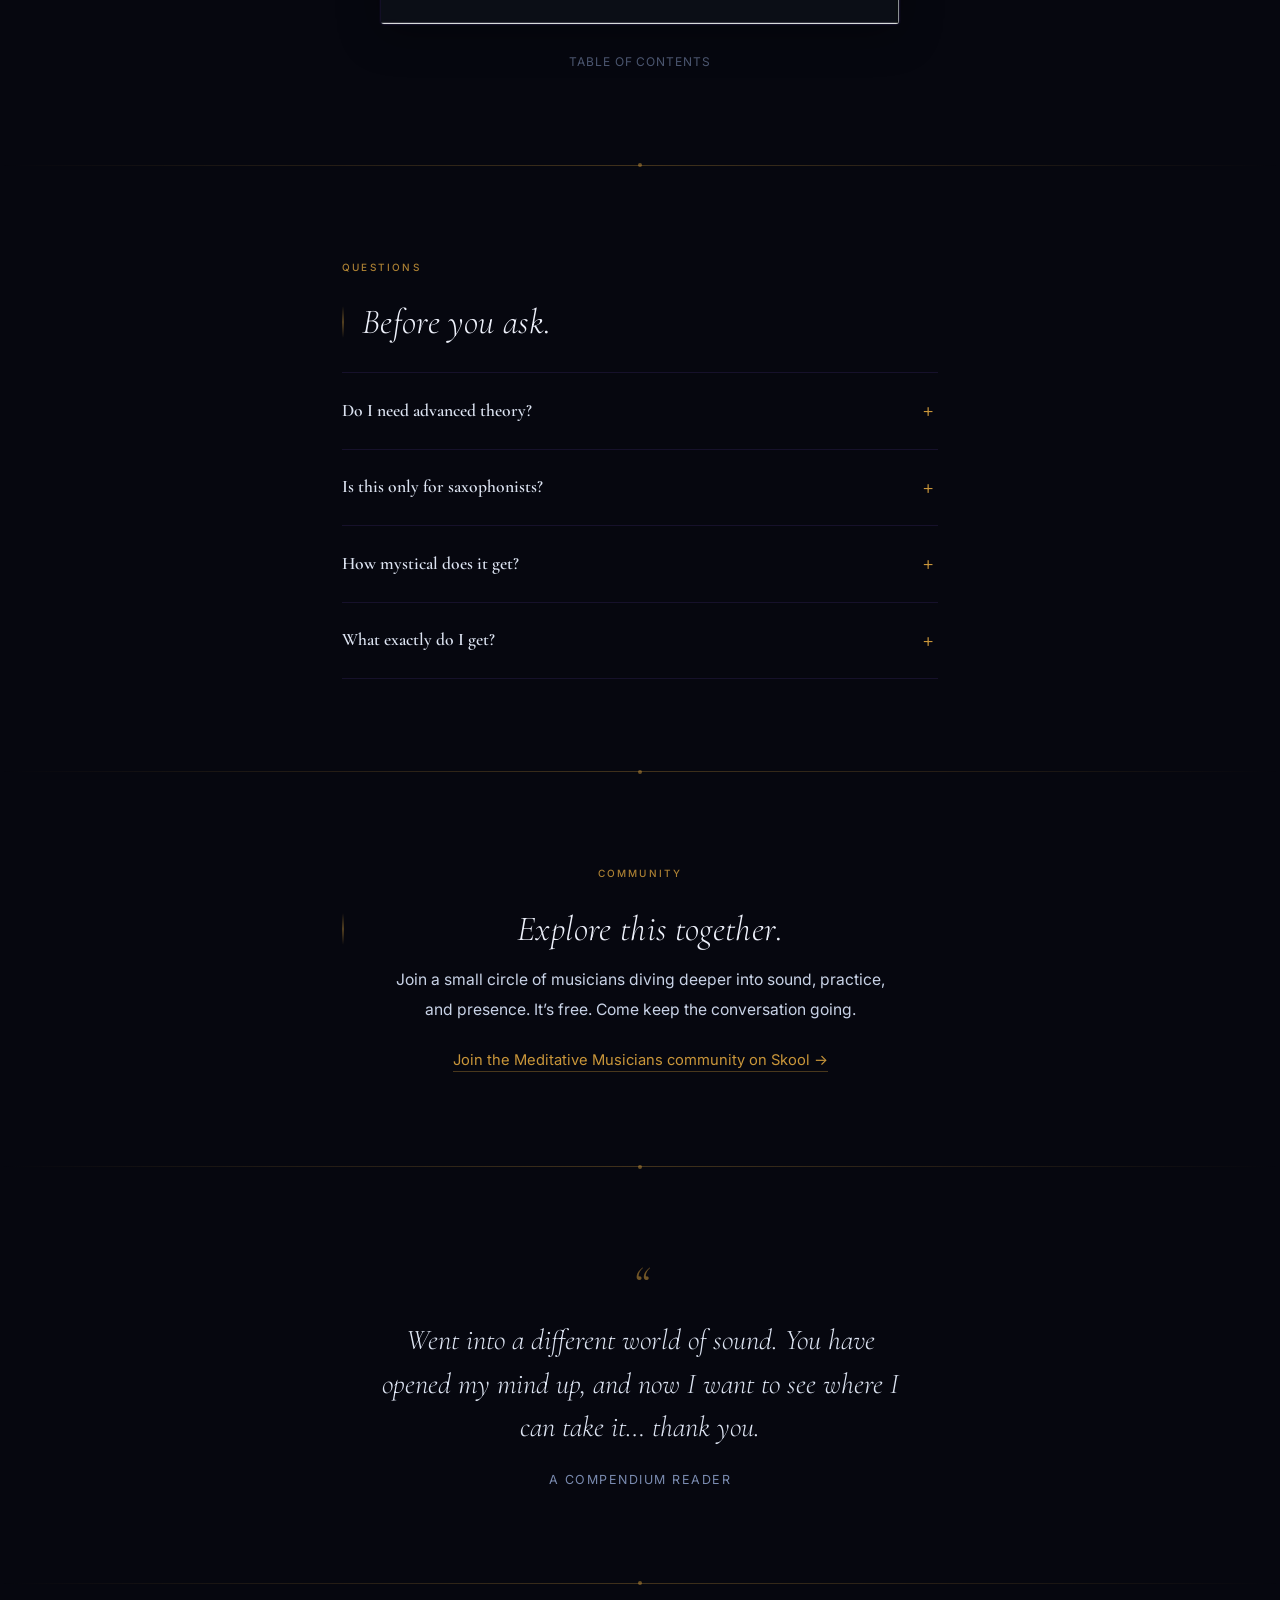
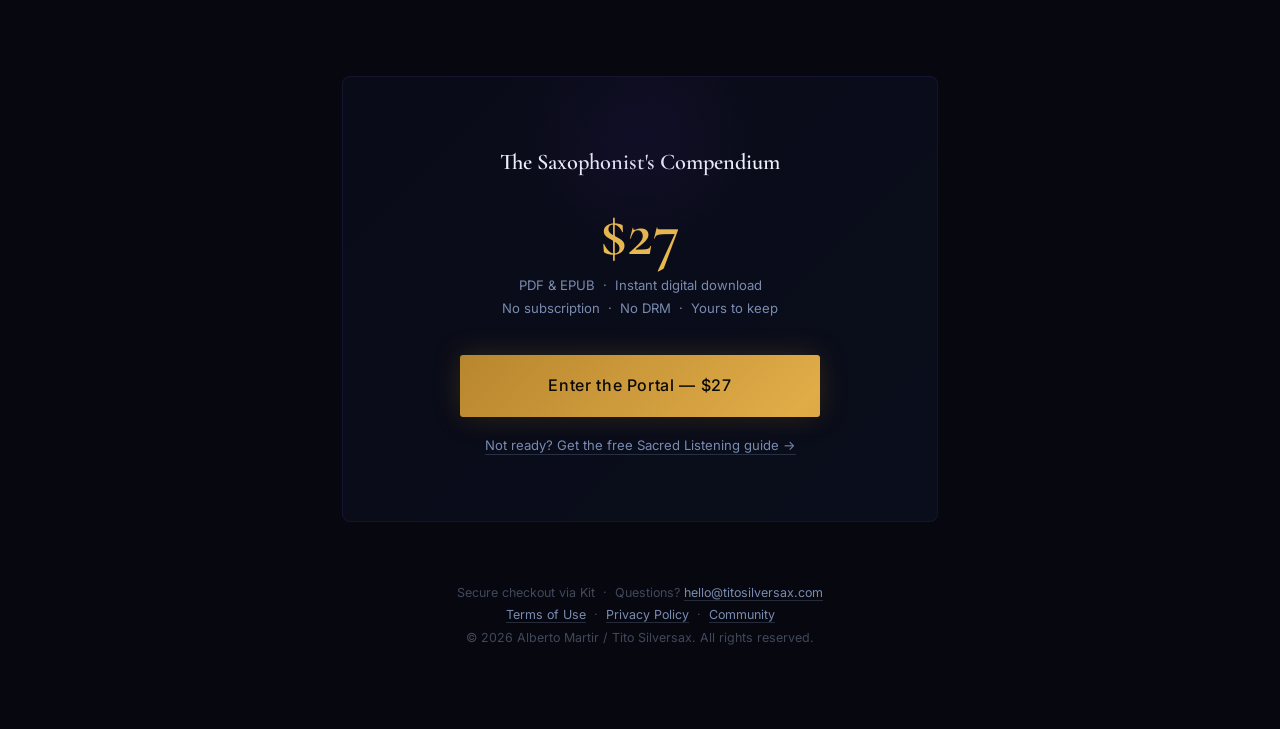
==== commit e489d88e: "Rewrite what's-inside heading as plain sentence "Six territories. One integrated map." read as pull-" ====
--- a/compendium/index.html
+++ b/compendium/index.html
@@ -781,7 +781,7 @@
   <section class="section reveal">
     <div class="container">
       <span class="section-label">What's inside</span>
-      <h2 class="section-heading">Six territories.<br>One integrated map.</h2>
+      <h2 class="section-heading">Six sections that build one practice.</h2>
 
       <div class="inside-grid">
 
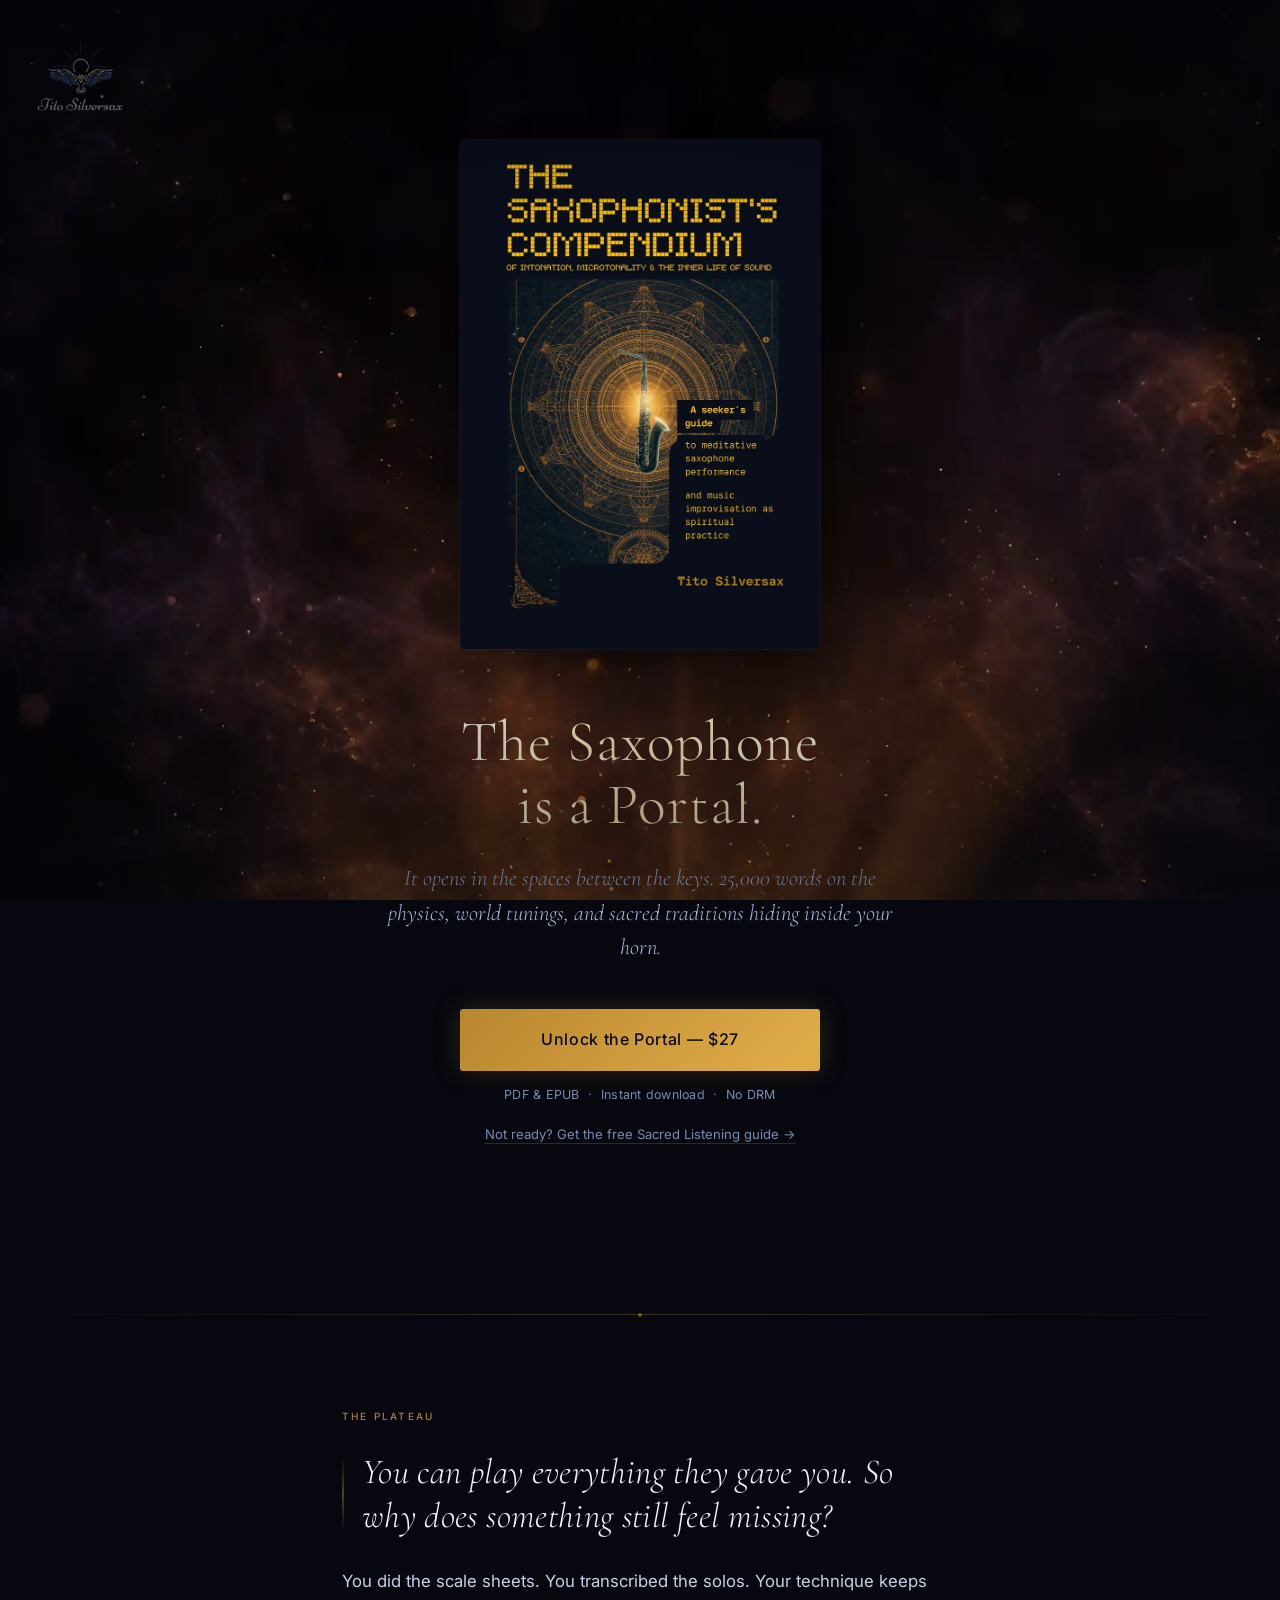
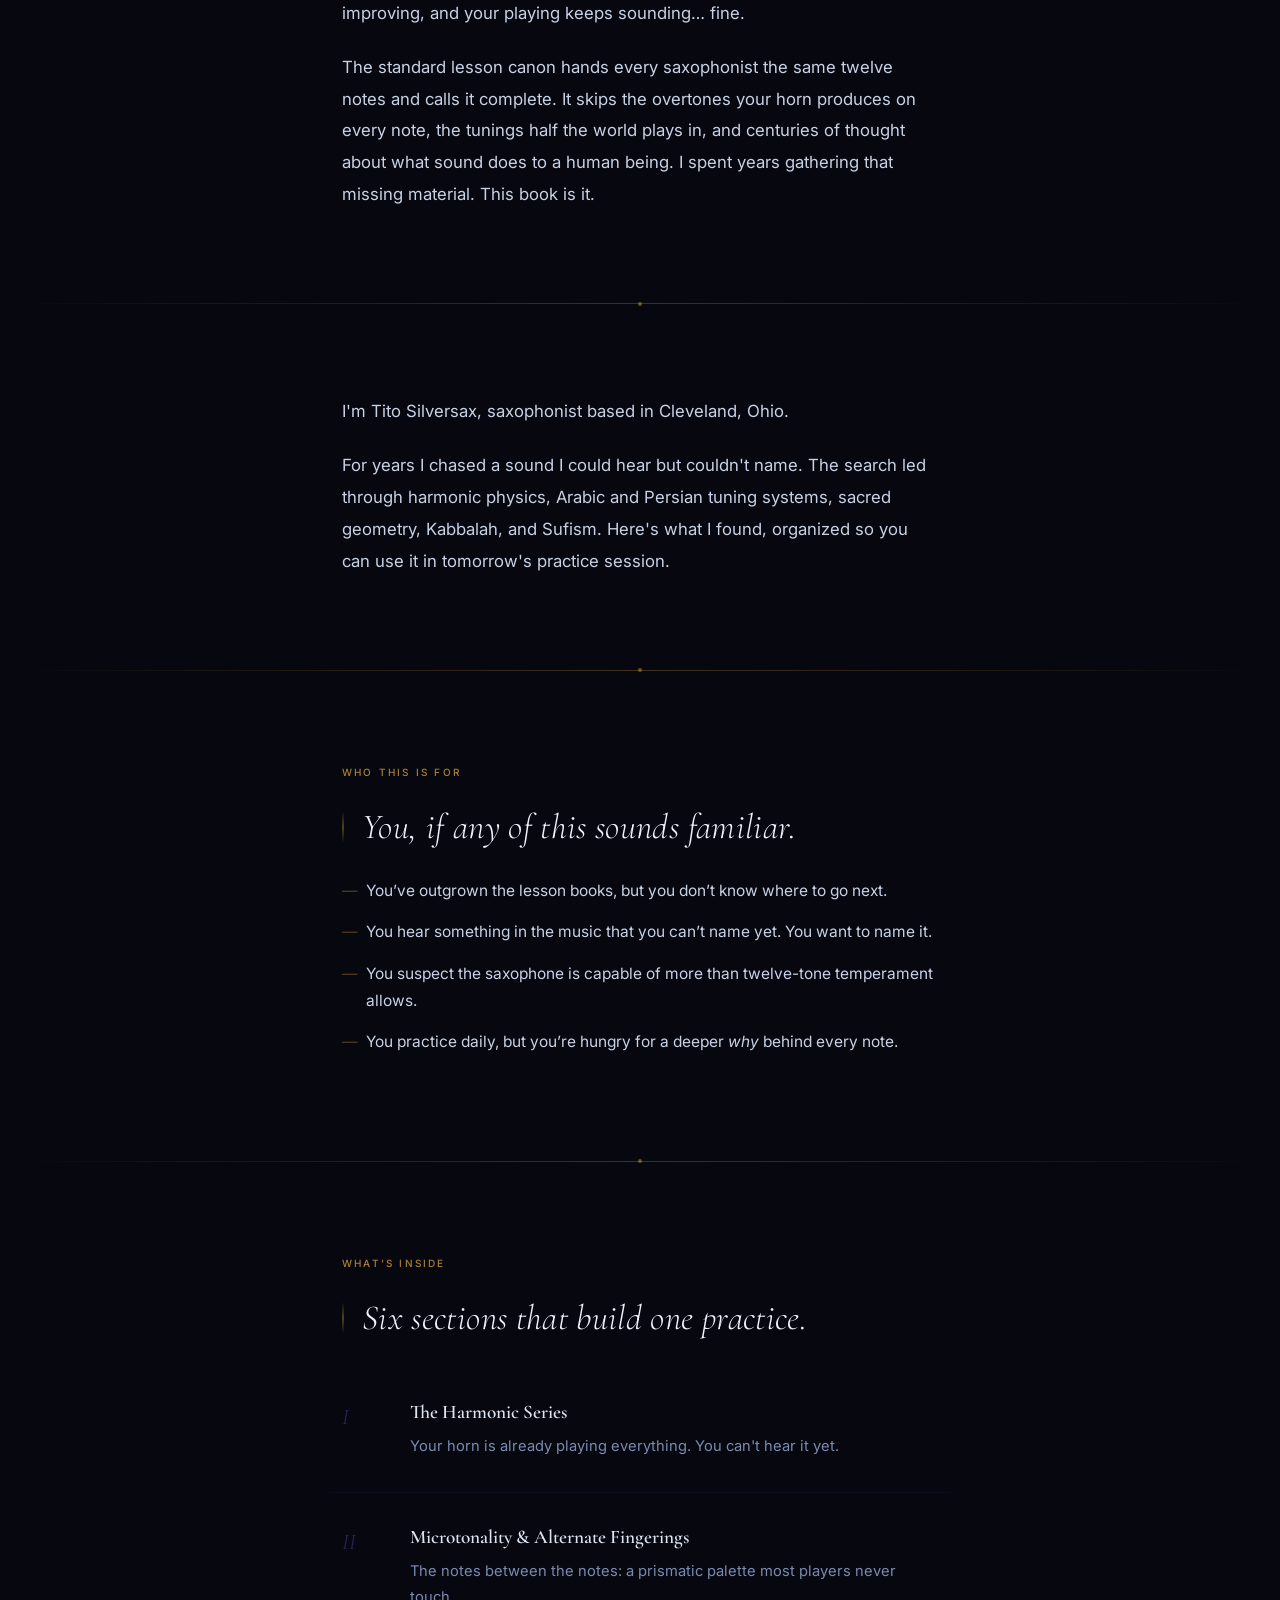
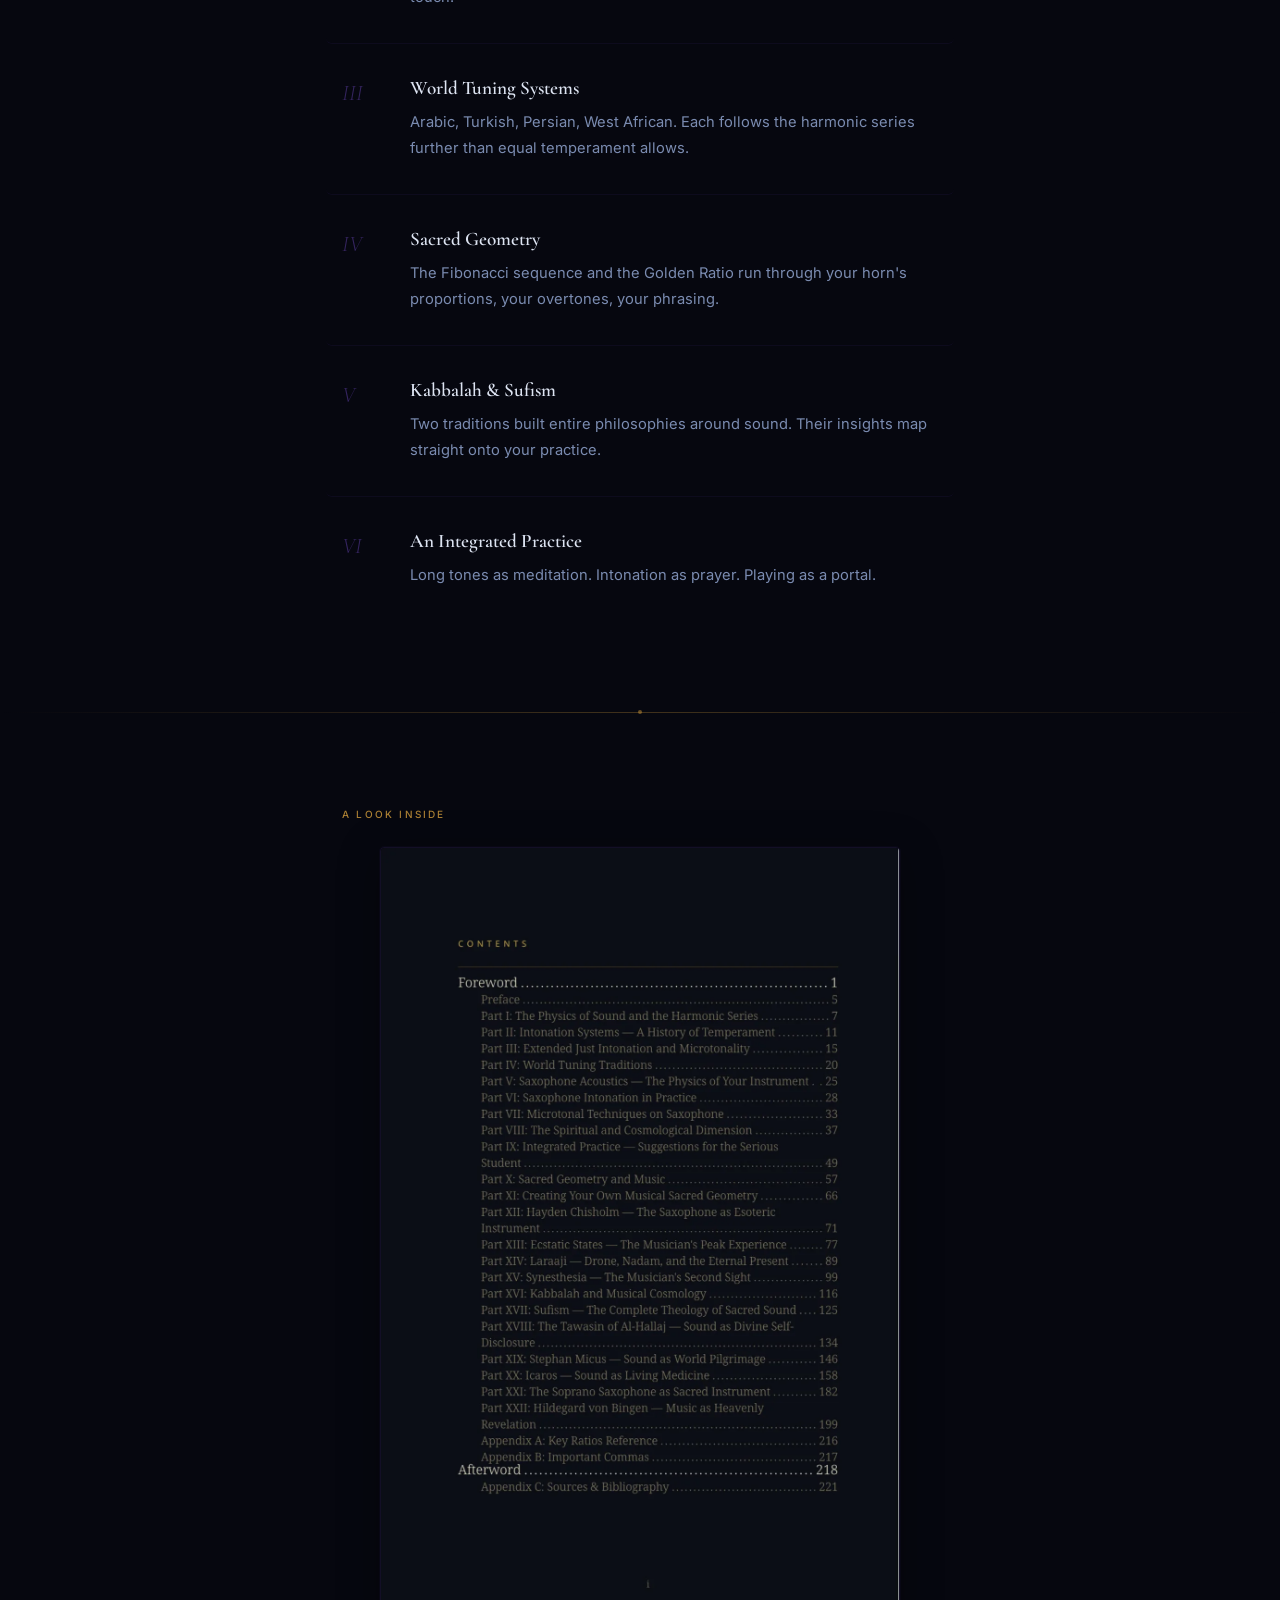
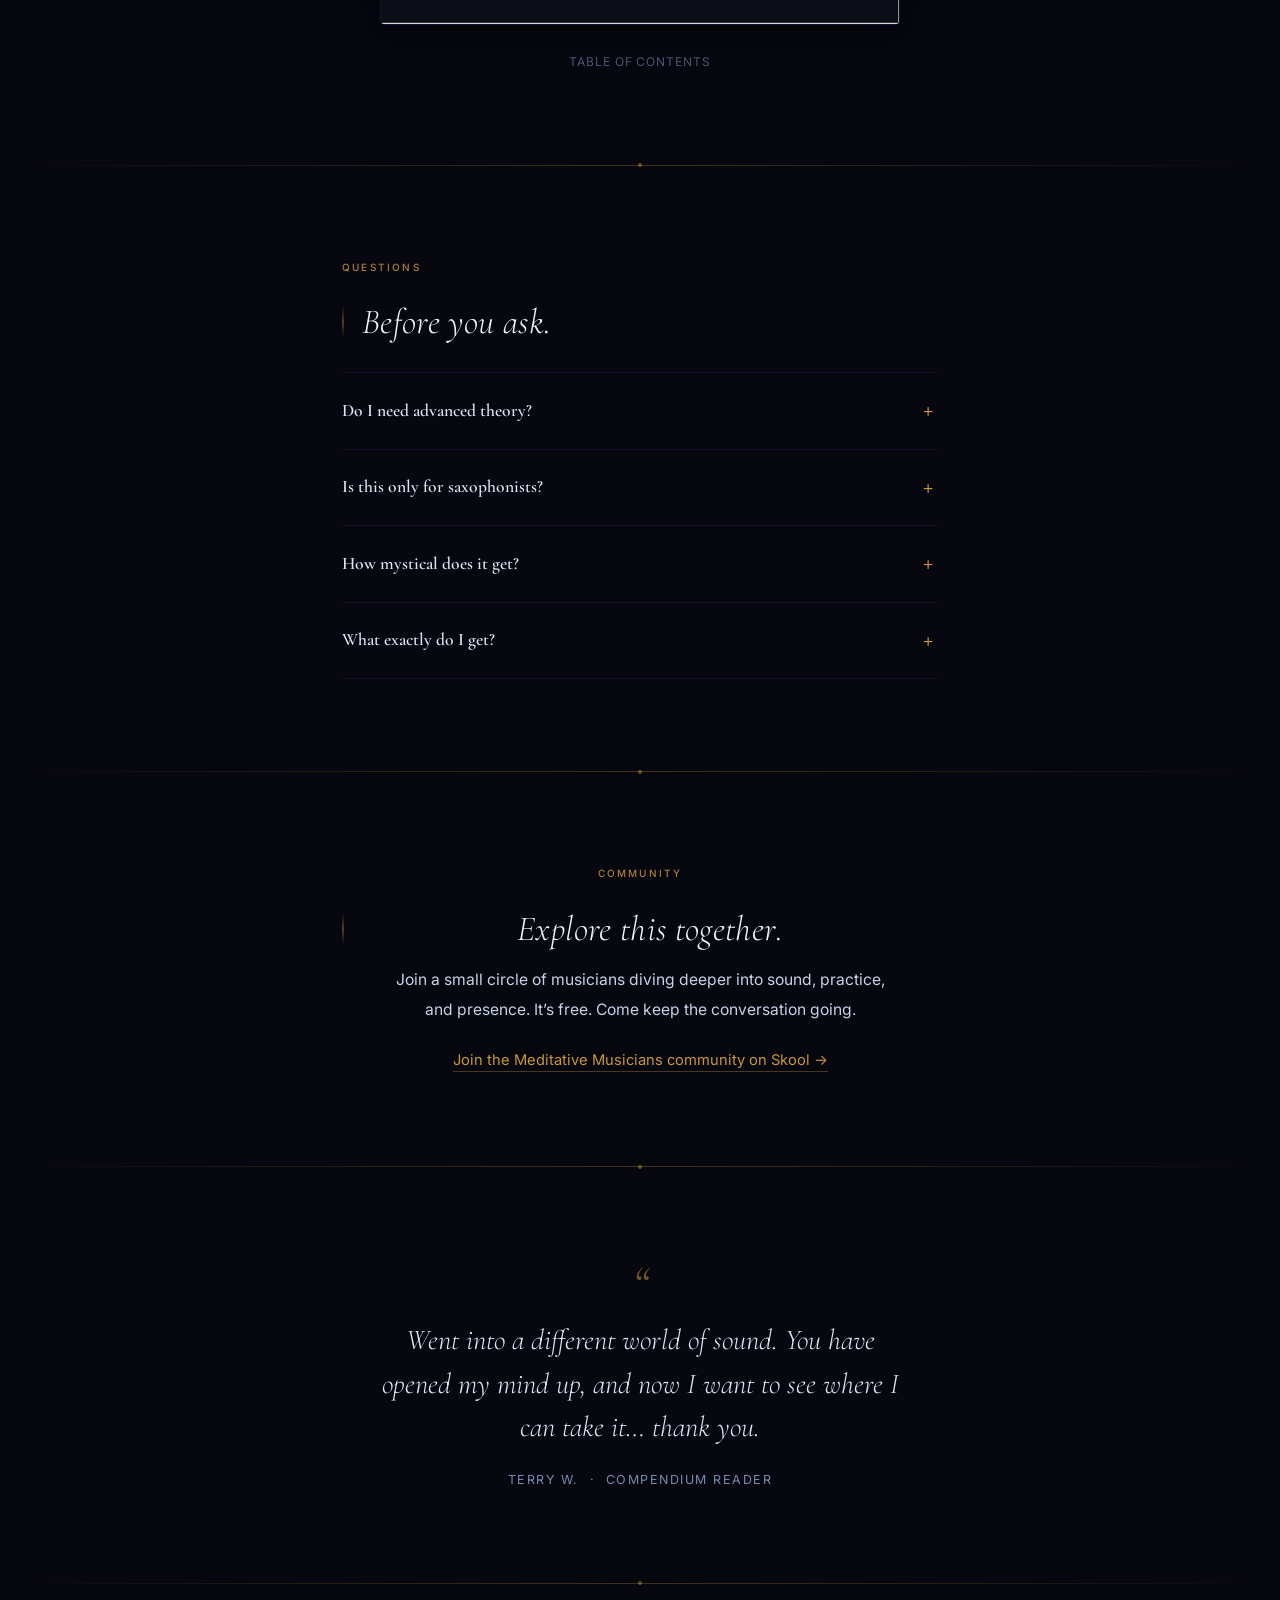
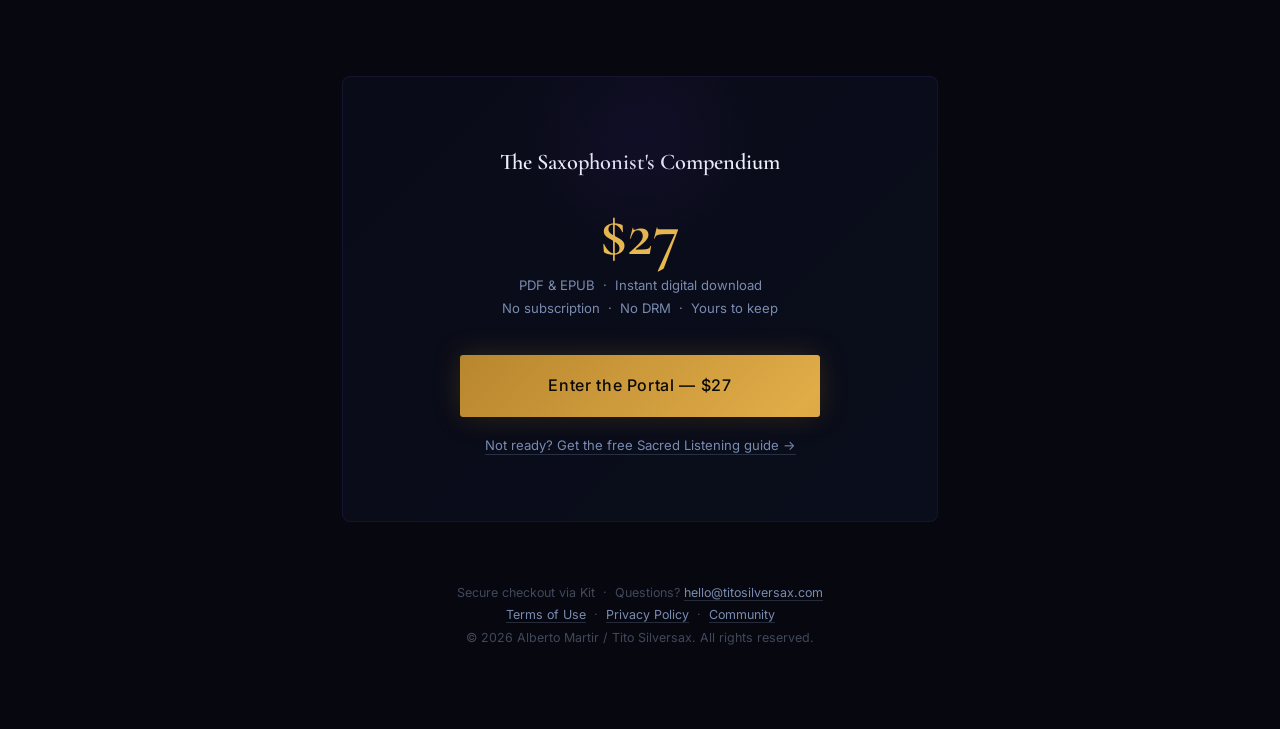
==== commit e103b6f0: "Attribute compendium testimonial to Terry W. Co-Authored-By: Claude Fable 5 <noreply@anthropic.com>" ====
--- a/compendium/index.html
+++ b/compendium/index.html
@@ -934,7 +934,7 @@
           Went into a different world of sound. You have opened my mind up,
           and now I want to see where I can take it&hellip; thank you.
         </blockquote>
-        <figcaption class="testimonial-attr">A Compendium reader</figcaption>
+        <figcaption class="testimonial-attr">Terry W. &nbsp;·&nbsp; Compendium reader</figcaption>
       </figure>
     </div>
   </section>
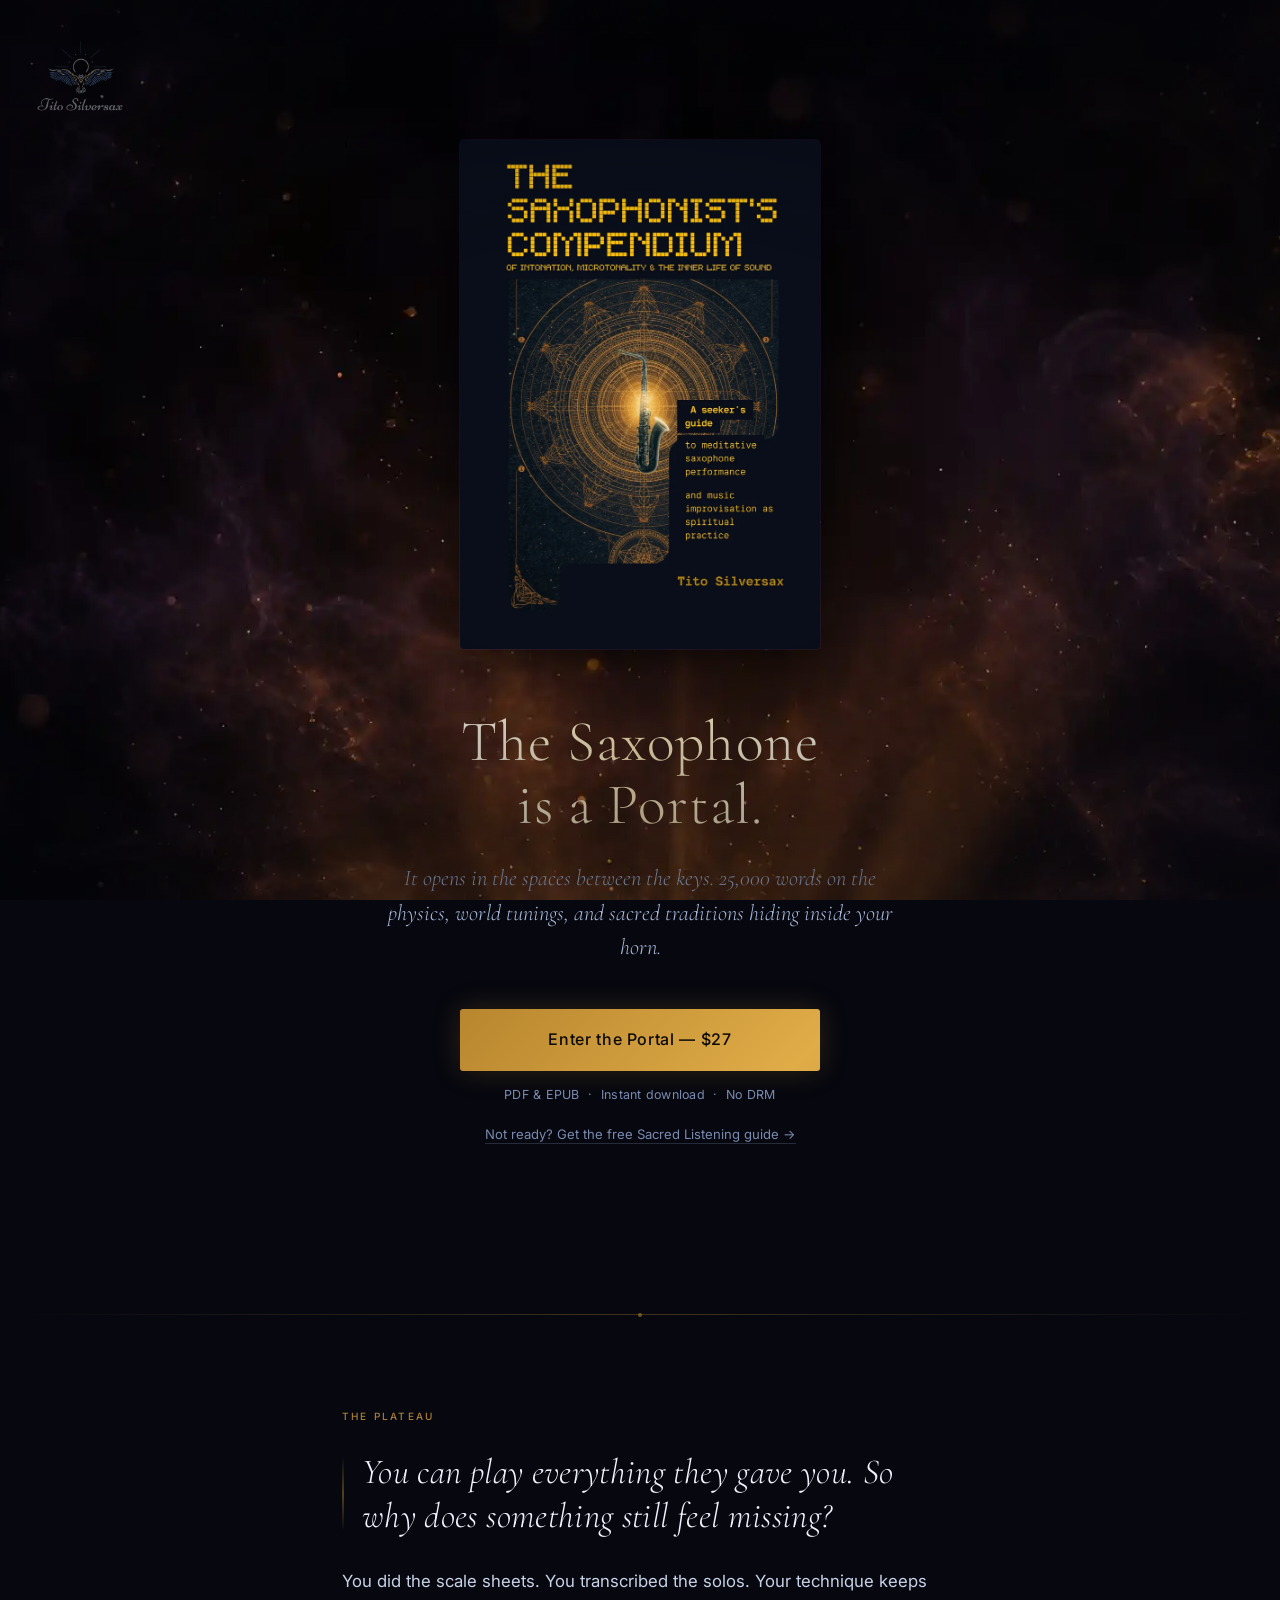
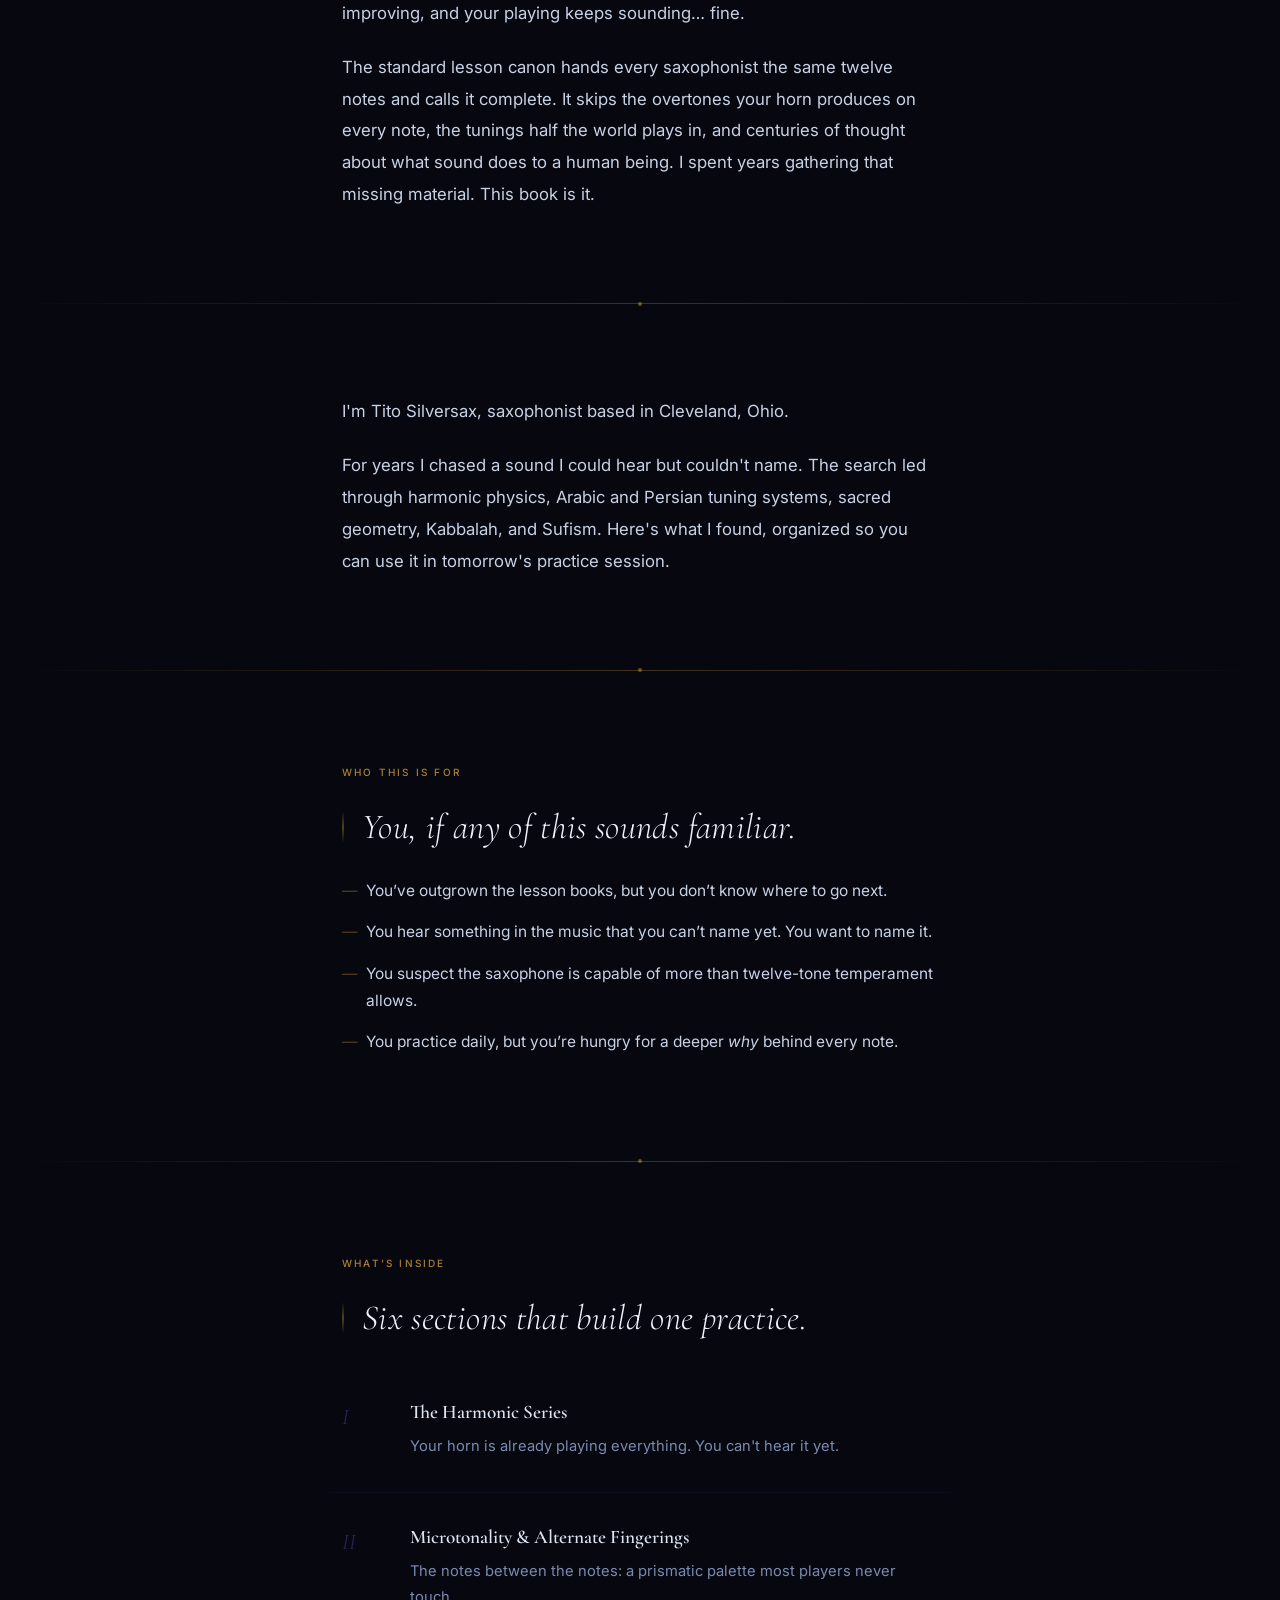
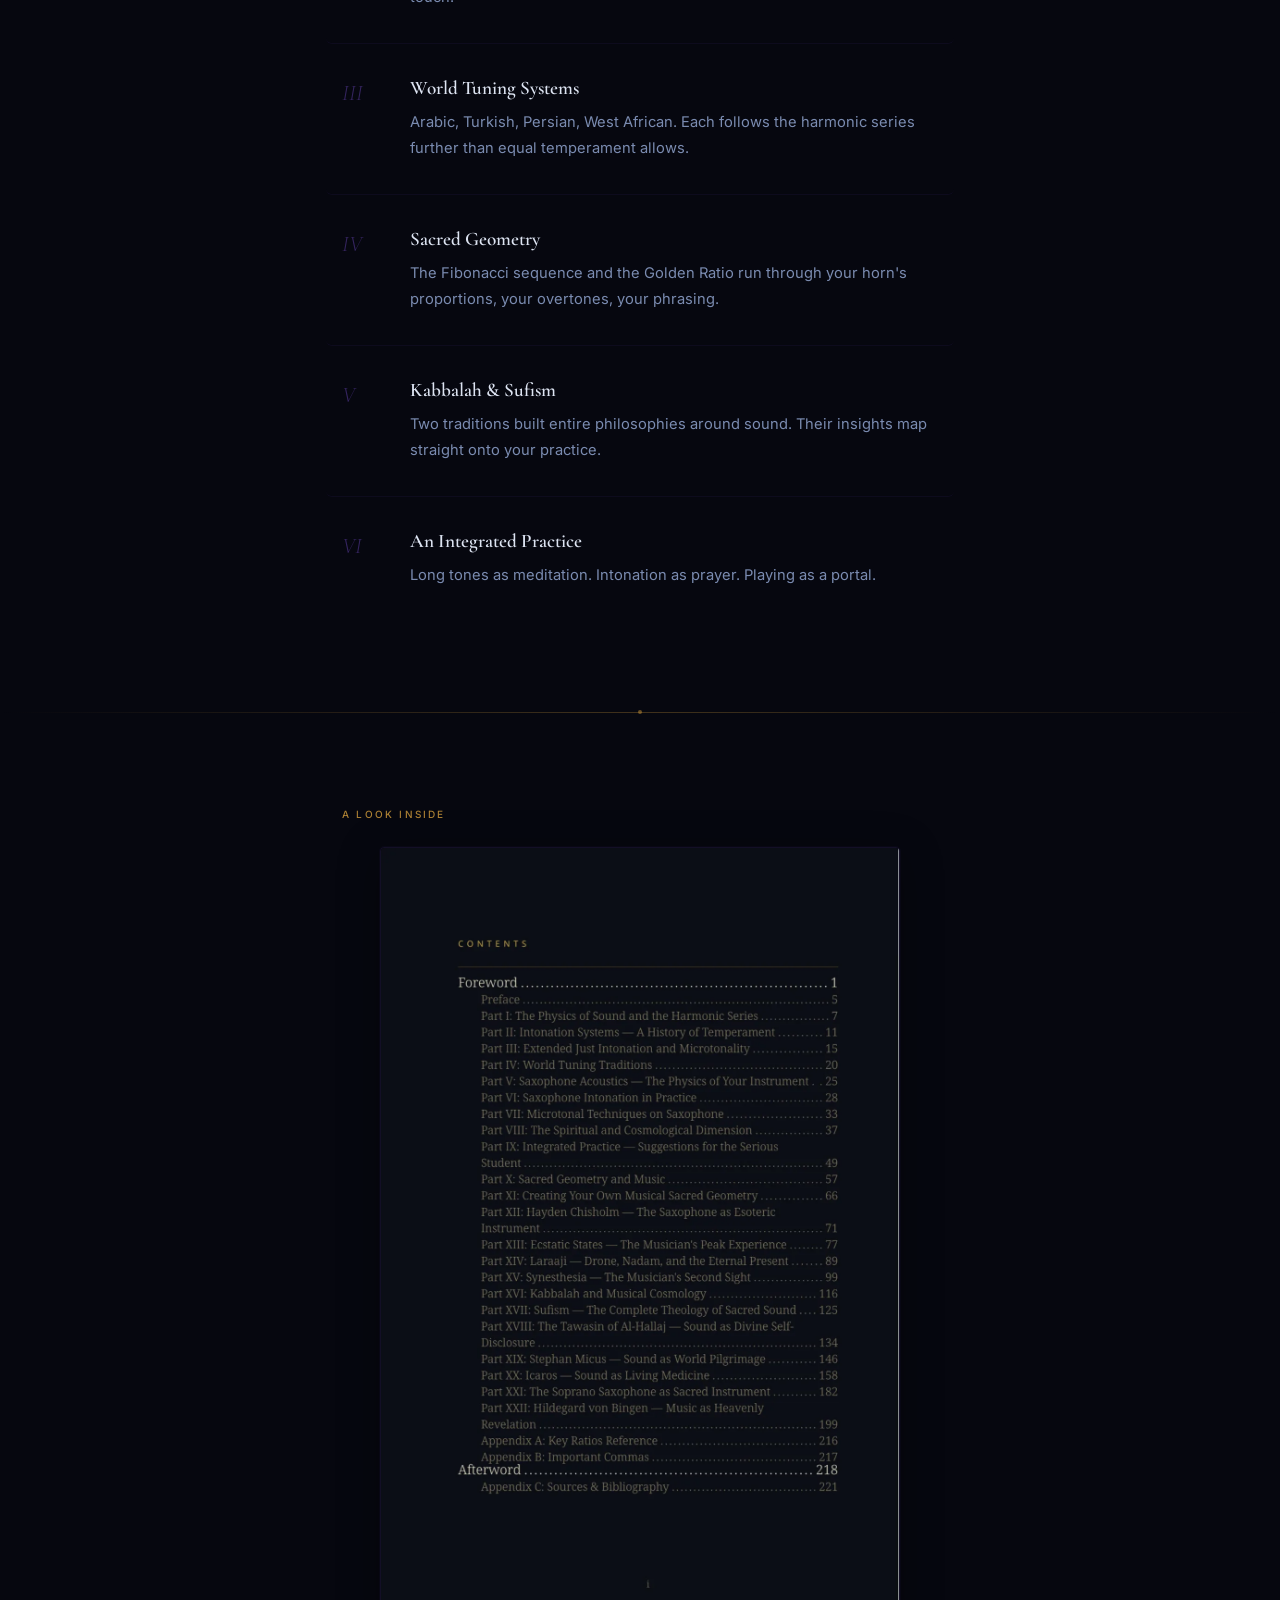
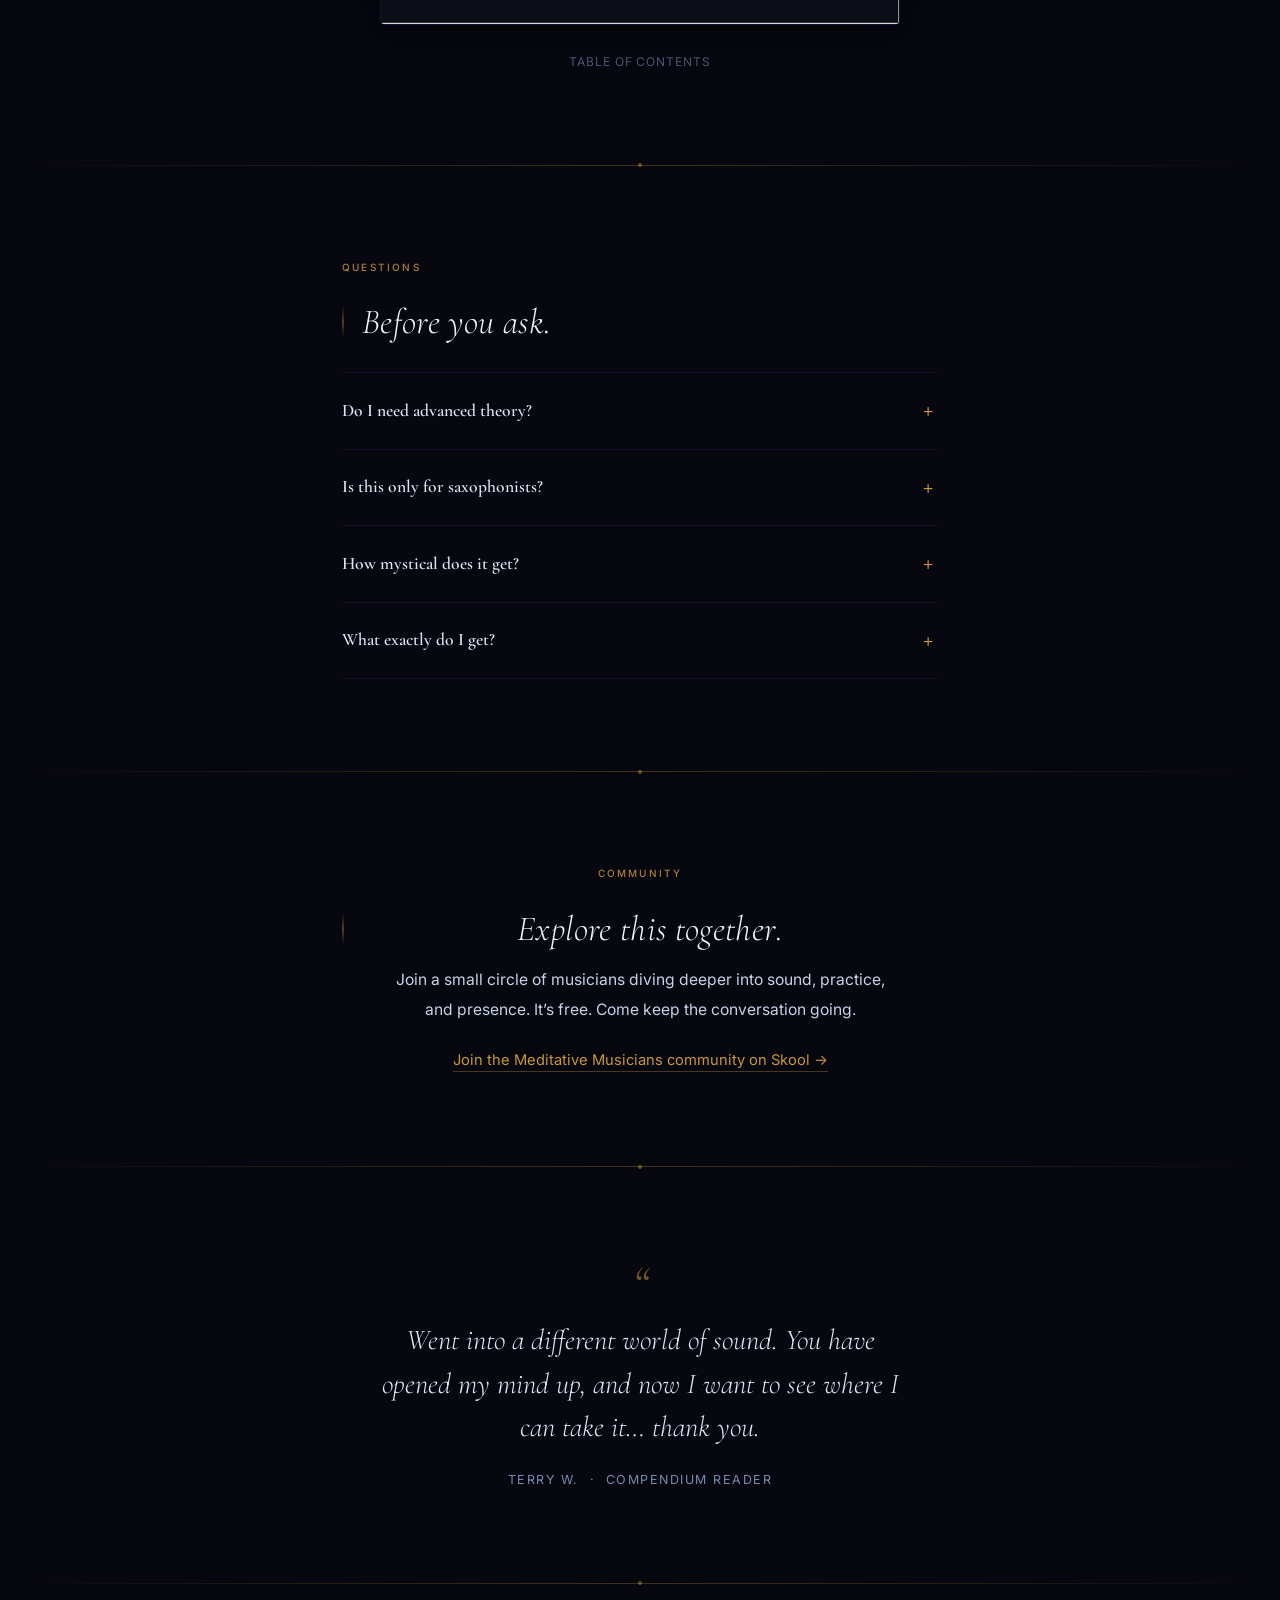
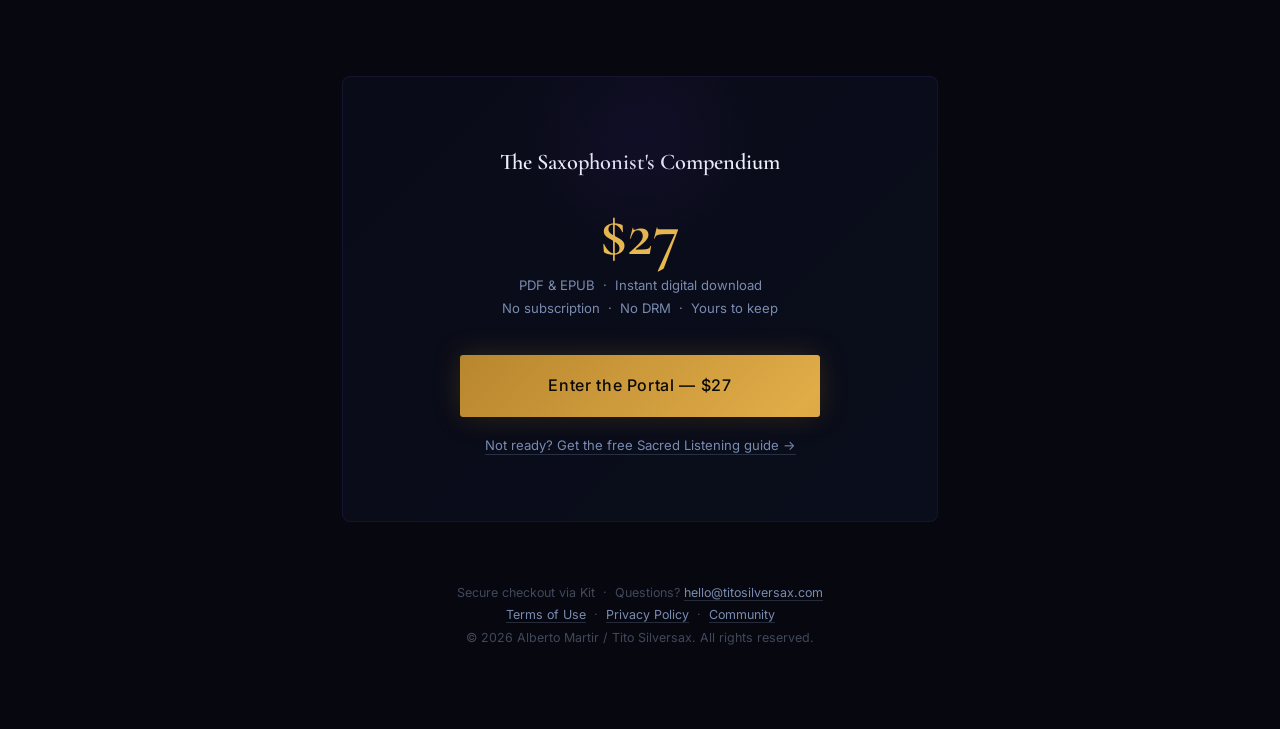
==== commit 8e1d8866: "Unify compendium CTAs on "Enter the Portal" Hero button said "Unlock the Portal" while the price blo" ====
--- a/compendium/index.html
+++ b/compendium/index.html
@@ -702,7 +702,7 @@
       </p>
 
       <div class="cta-wrap">
-        <a class="convertkit-button" href="https://titosilversax.kit.com/products/thesaxophonistscompendium" data-commerce>Unlock the Portal — $27</a>
+        <a class="convertkit-button" href="https://titosilversax.kit.com/products/thesaxophonistscompendium" data-commerce>Enter the Portal — $27</a>
         <p class="cta-note">PDF &amp; EPUB &nbsp;·&nbsp; Instant download &nbsp;·&nbsp; No DRM</p>
         <p style="margin-top: 16px; font-size: 0.82rem;">
           <a href="https://titosilversax.kit.com/sacredlistening" target="_blank" rel="noopener" style="color: var(--text-muted); text-decoration: none; border-bottom: 1px solid rgba(136,152,184,0.25); padding-bottom: 1px; transition: color 0.2s, border-color 0.2s;">Not ready? Get the free Sacred Listening guide →</a>
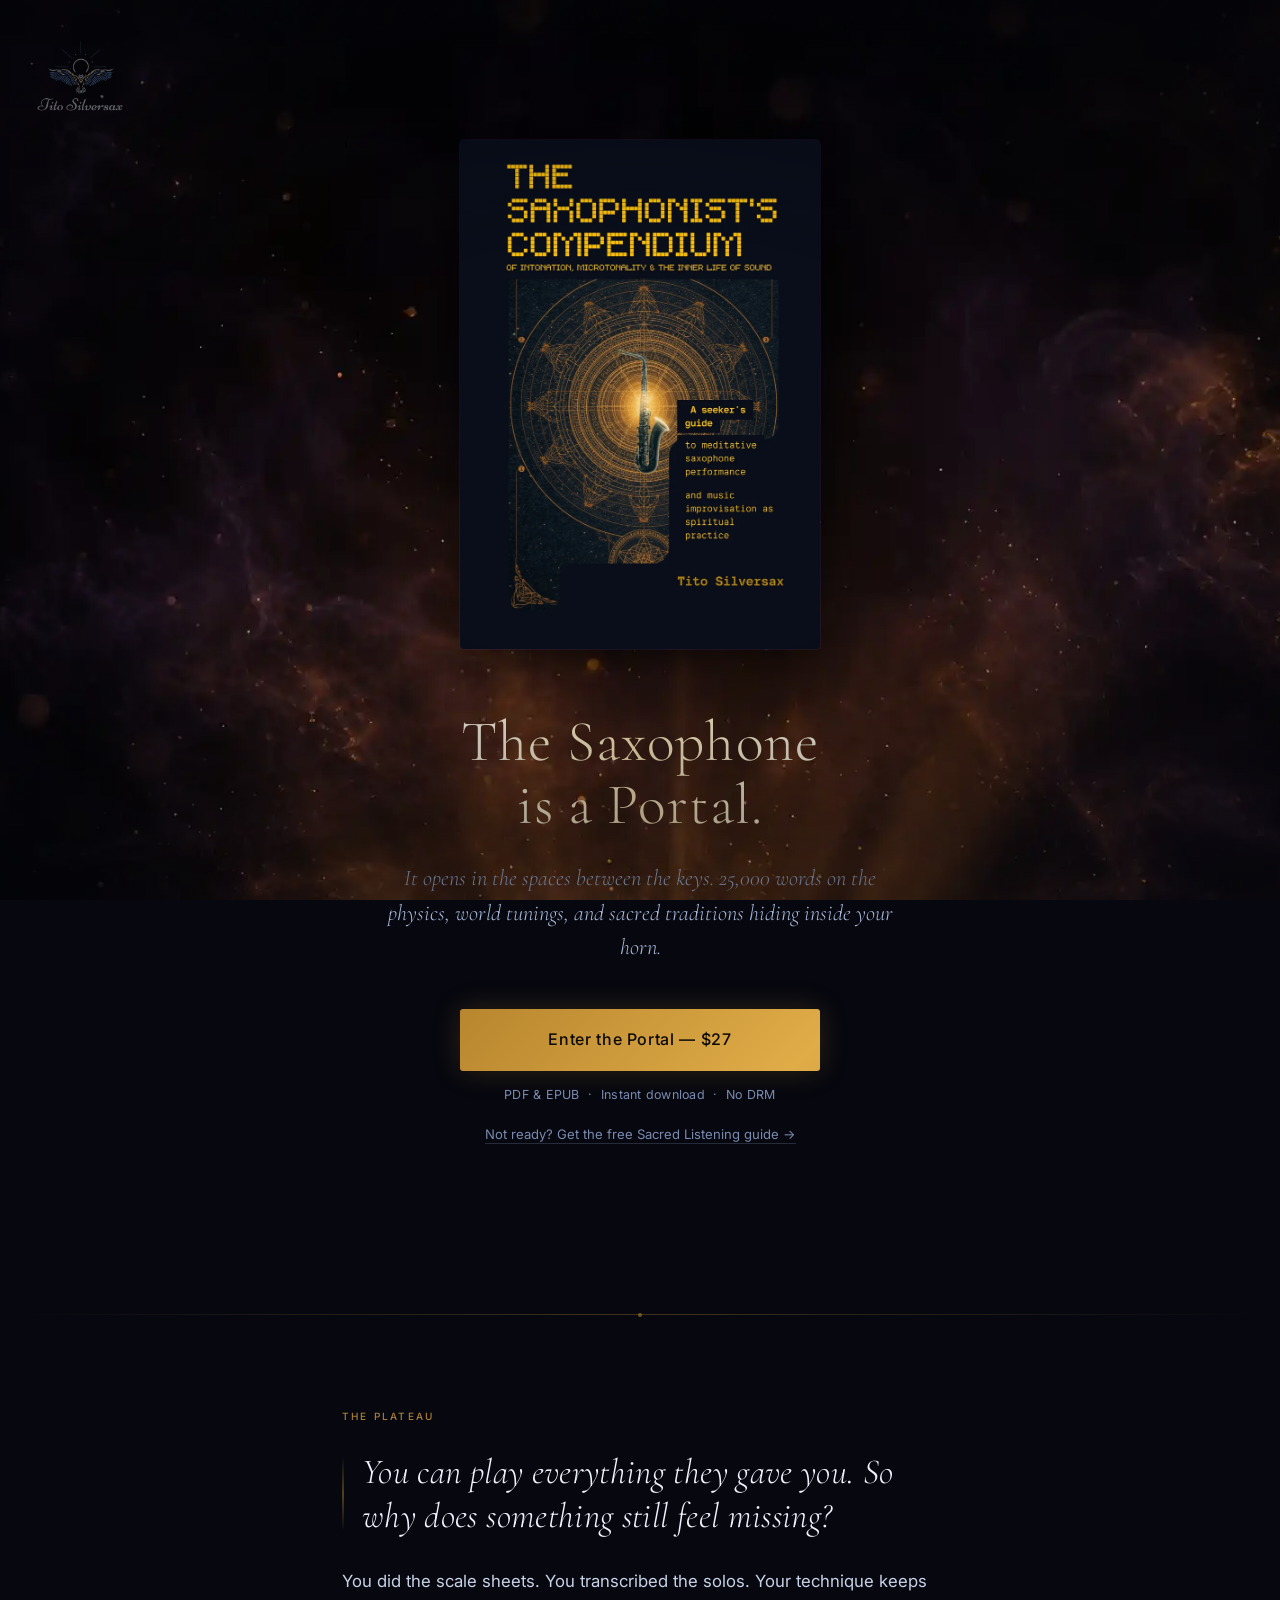
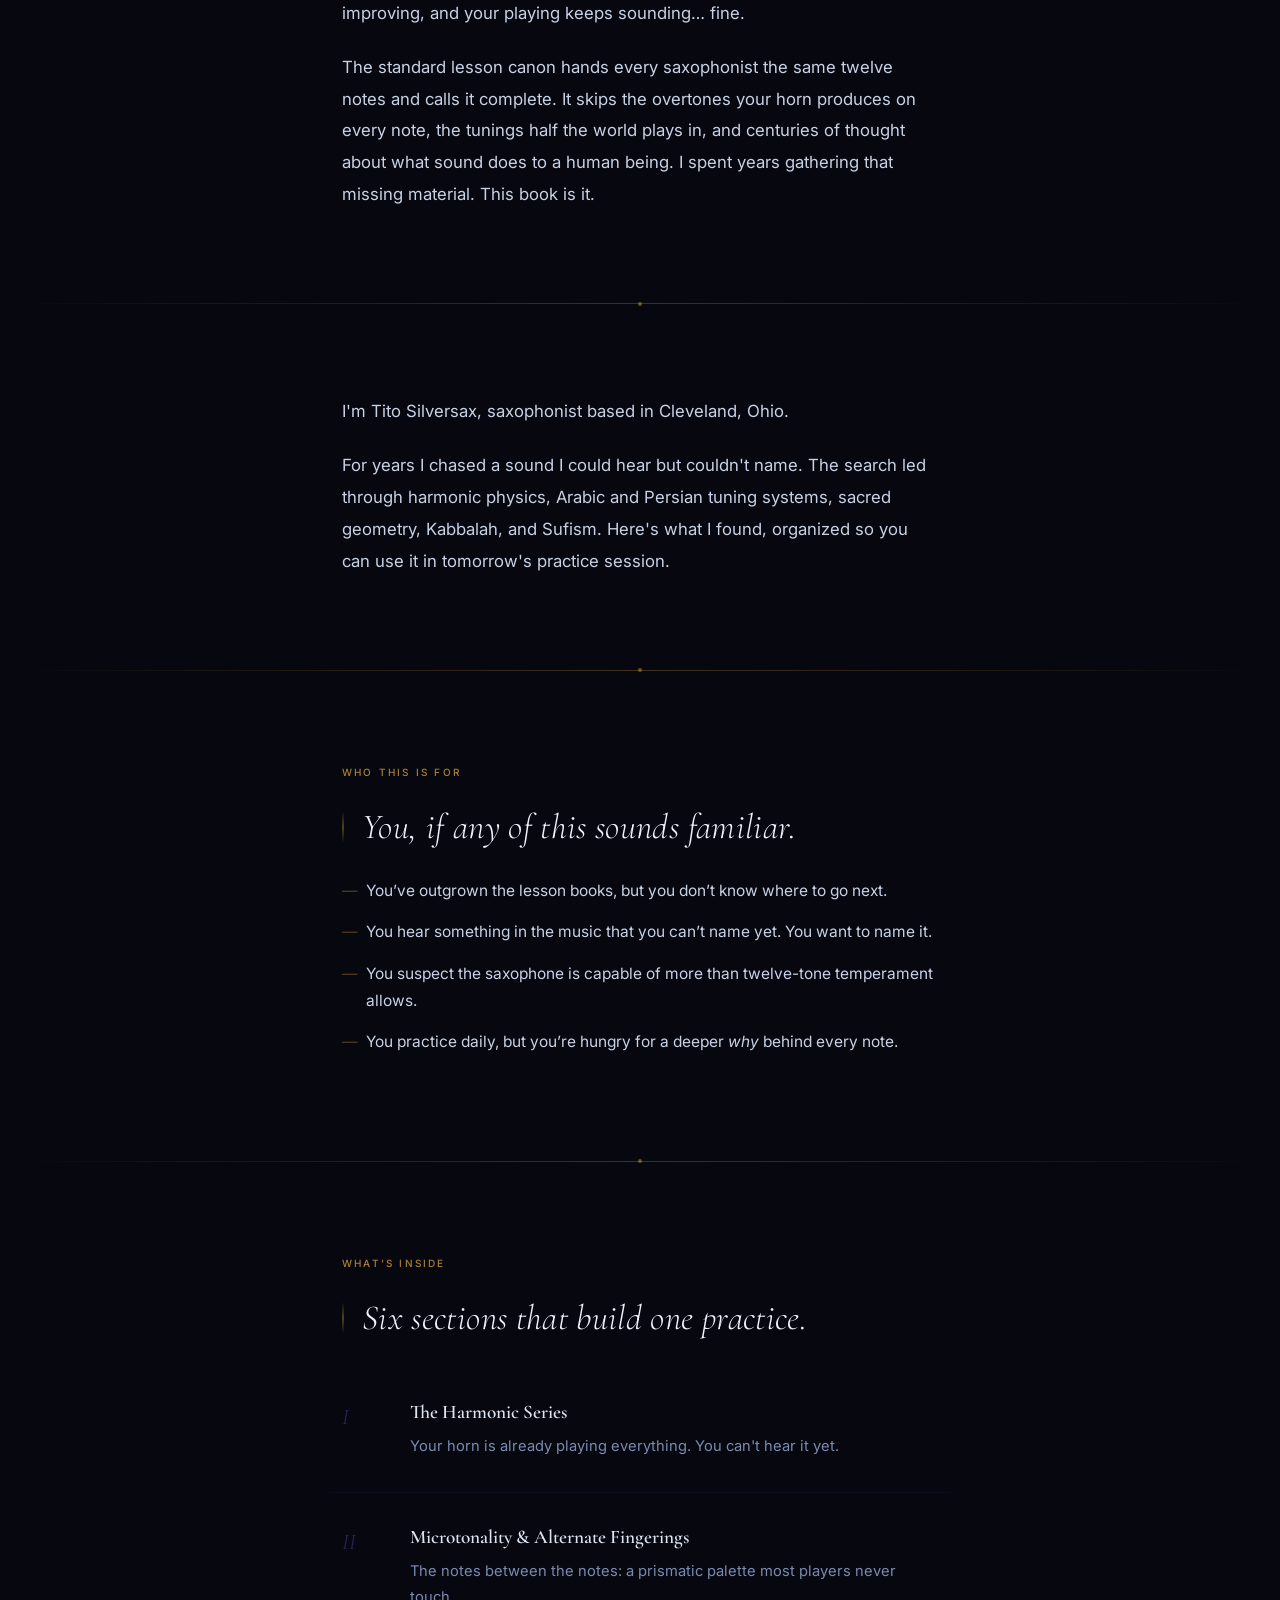
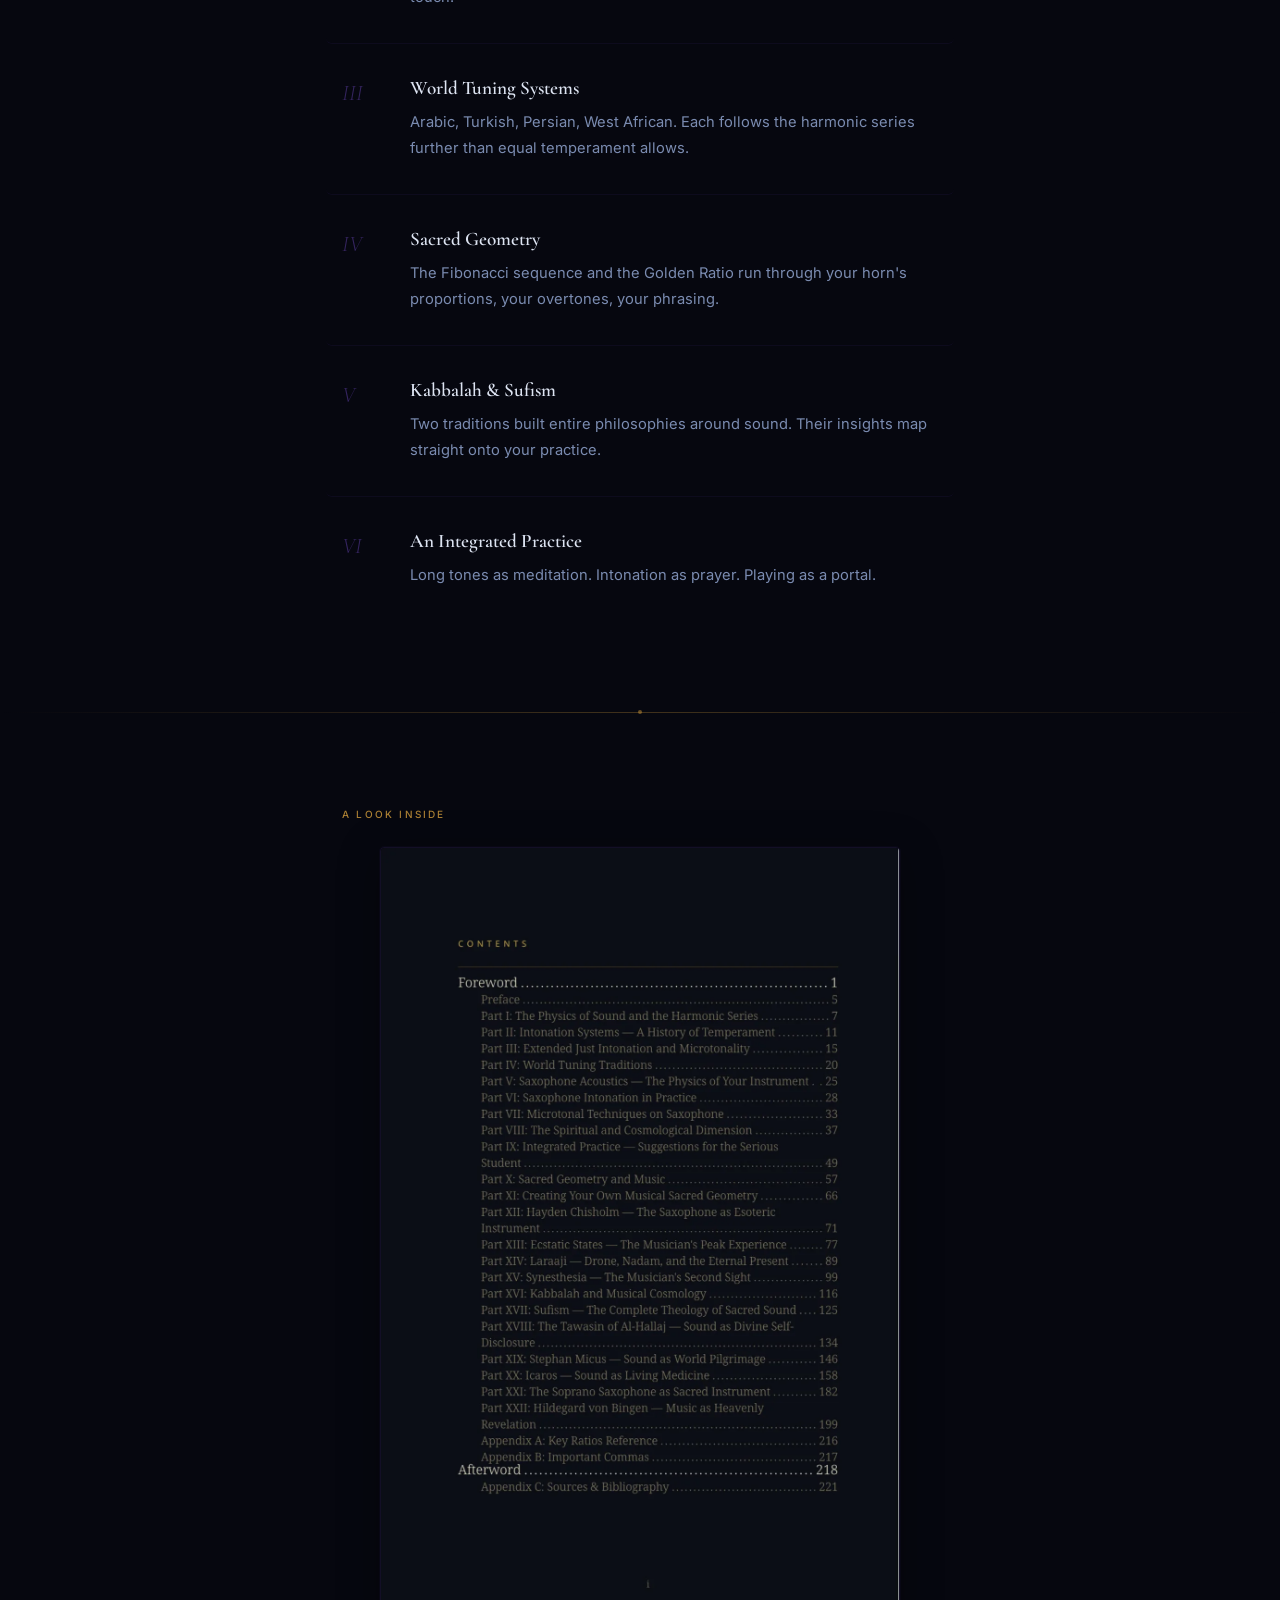
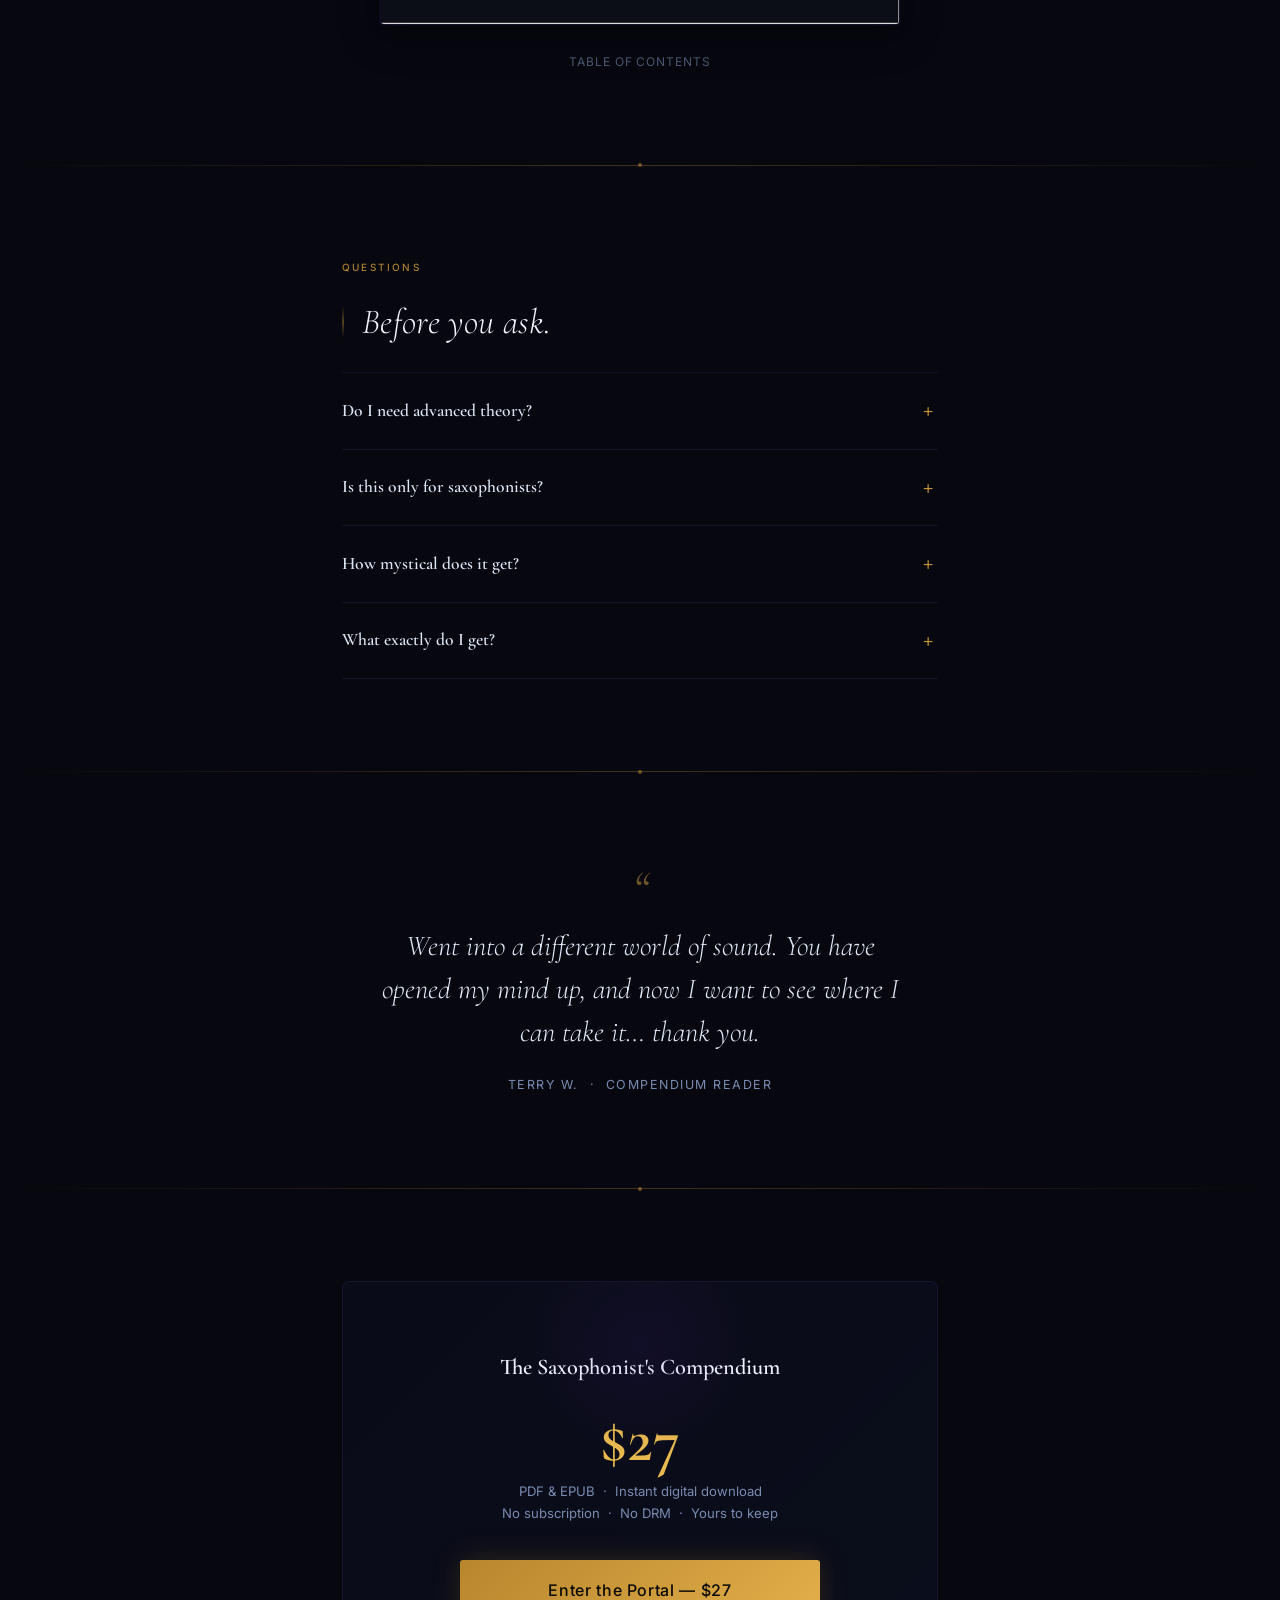
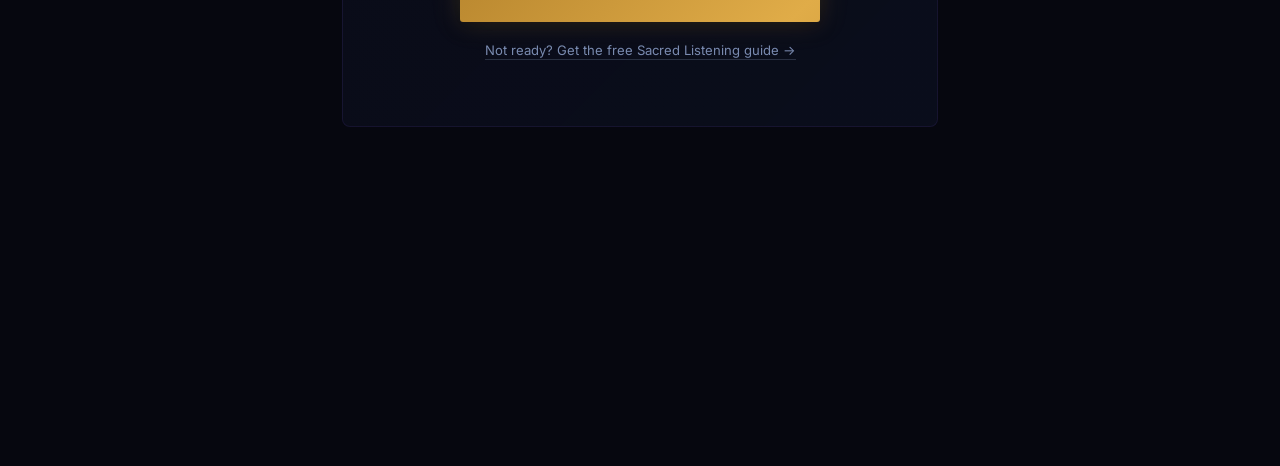
==== commit 67566796: "Move community invite from page section to footer The standalone community section broke the flow be" ====
--- a/compendium/index.html
+++ b/compendium/index.html
@@ -906,25 +906,6 @@
   <div class="gold-line"></div>
 
   <!-- ═══════════════════════════════════════════
-       COMMUNITY
-       ═══════════════════════════════════════════ -->
-  <section class="section reveal">
-    <div class="container" style="text-align:center;">
-      <span class="section-label">Community</span>
-      <h2 class="section-heading" style="margin-bottom: 14px;">Explore this together.</h2>
-      <p class="section-body" style="max-width: 520px; margin: 0 auto 20px; font-size: 0.98rem;">
-        Join a small circle of musicians diving deeper into sound, practice, and presence.
-        It’s free. Come keep the conversation going.
-      </p>
-      <p style="margin: 0;">
-        <a href="https://www.skool.com/meditative-musicians-6593/about" target="_blank" rel="noopener" style="color: var(--gold); text-decoration: none; border-bottom: 1px solid rgba(201,150,58,0.35); padding-bottom: 2px; font-size: 0.92rem; transition: color 0.2s, border-color 0.2s;">Join the Meditative Musicians community on Skool →</a>
-      </p>
-    </div>
-  </section>
-
-  <div class="gold-line"></div>
-
-  <!-- ═══════════════════════════════════════════
        TESTIMONIAL
        ═══════════════════════════════════════════ -->
   <section class="section reveal">
@@ -968,6 +949,10 @@
        ═══════════════════════════════════════════ -->
   <footer class="footer reveal">
     <div class="container">
+      <p style="margin: 0 auto 28px; max-width: 480px; font-size: 0.92rem; color: var(--text-muted); line-height: 1.8;">
+        Join a small circle of musicians diving deeper into sound, practice, and presence. It&rsquo;s free.<br>
+        <a href="https://www.skool.com/meditative-musicians-6593/about" target="_blank" rel="noopener" style="color: var(--gold); text-decoration: none; border-bottom: 1px solid rgba(201,150,58,0.35); padding-bottom: 2px; transition: color 0.2s, border-color 0.2s;">Join the Meditative Musicians community on Skool →</a>
+      </p>
       <p class="footer-text">
         Secure checkout via Kit &nbsp;·&nbsp;
         Questions? <a href="mailto:hello@titosilversax.com">hello@titosilversax.com</a><br>
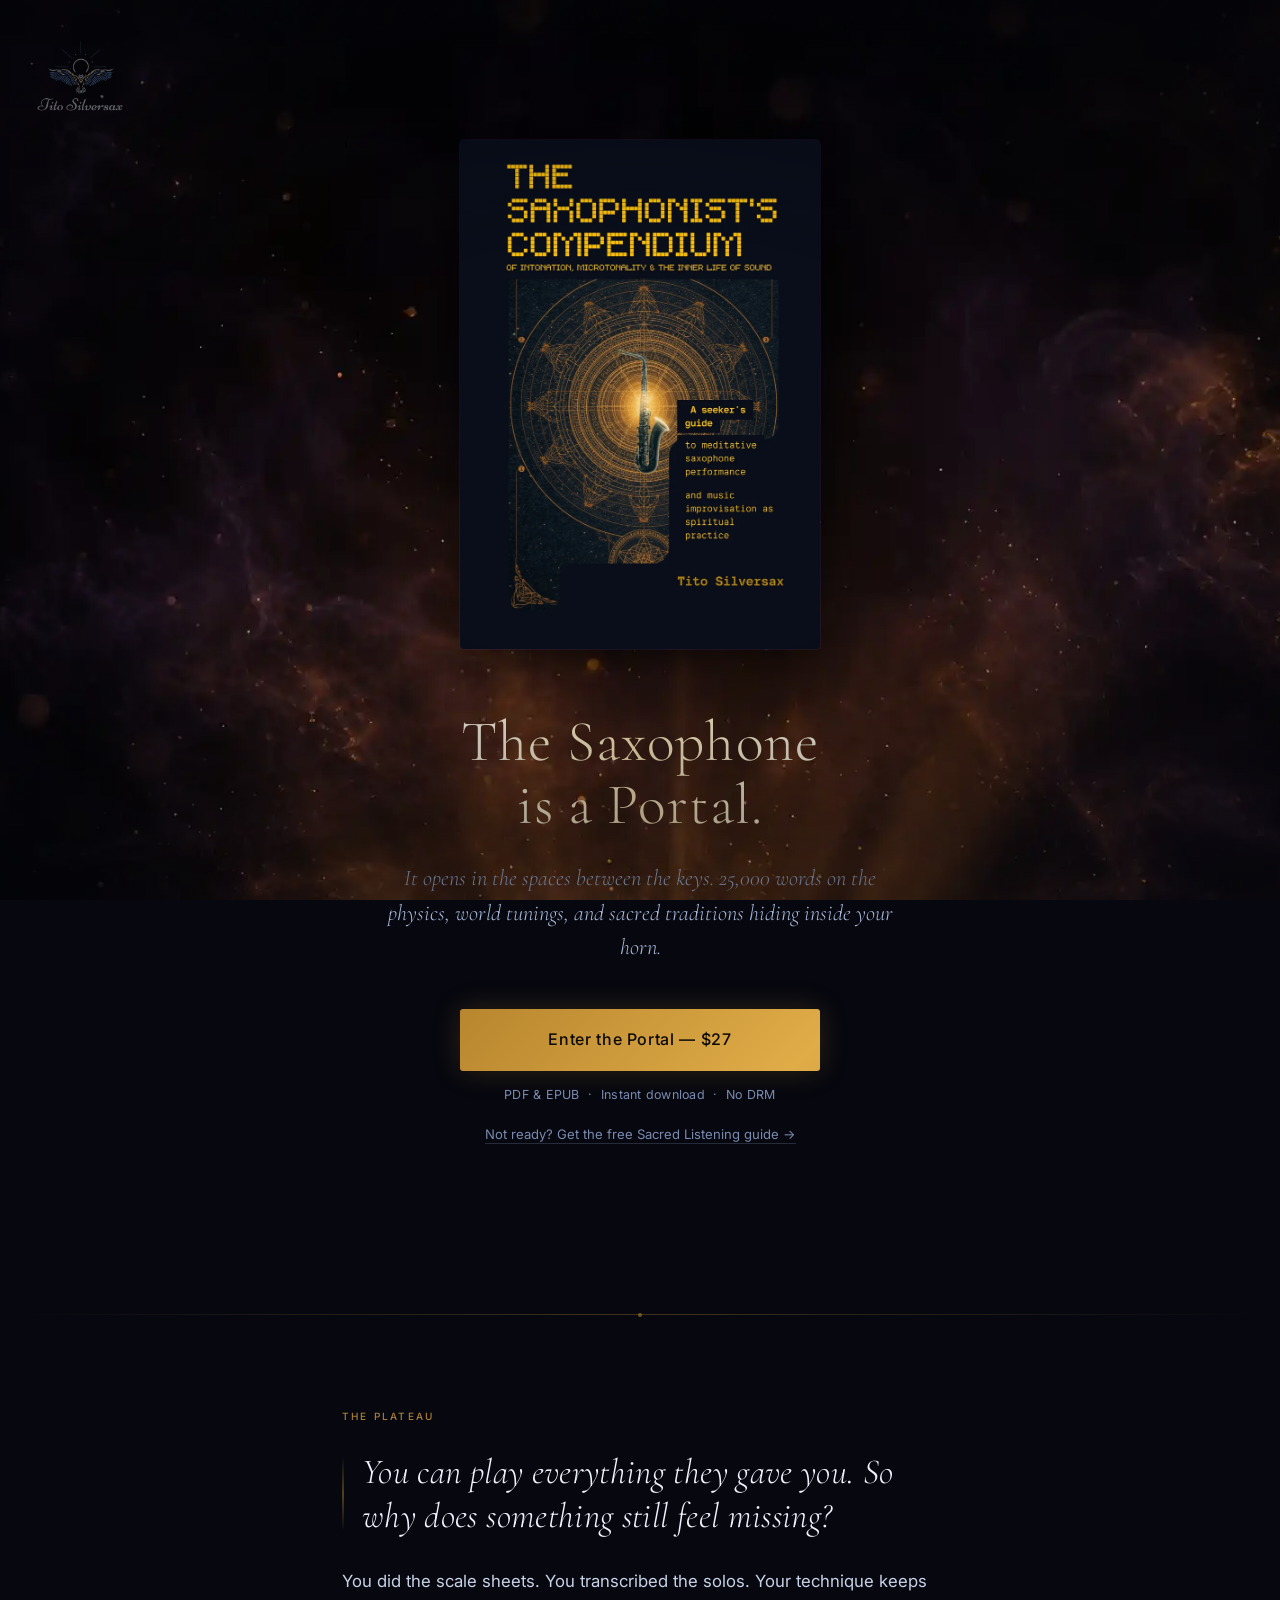
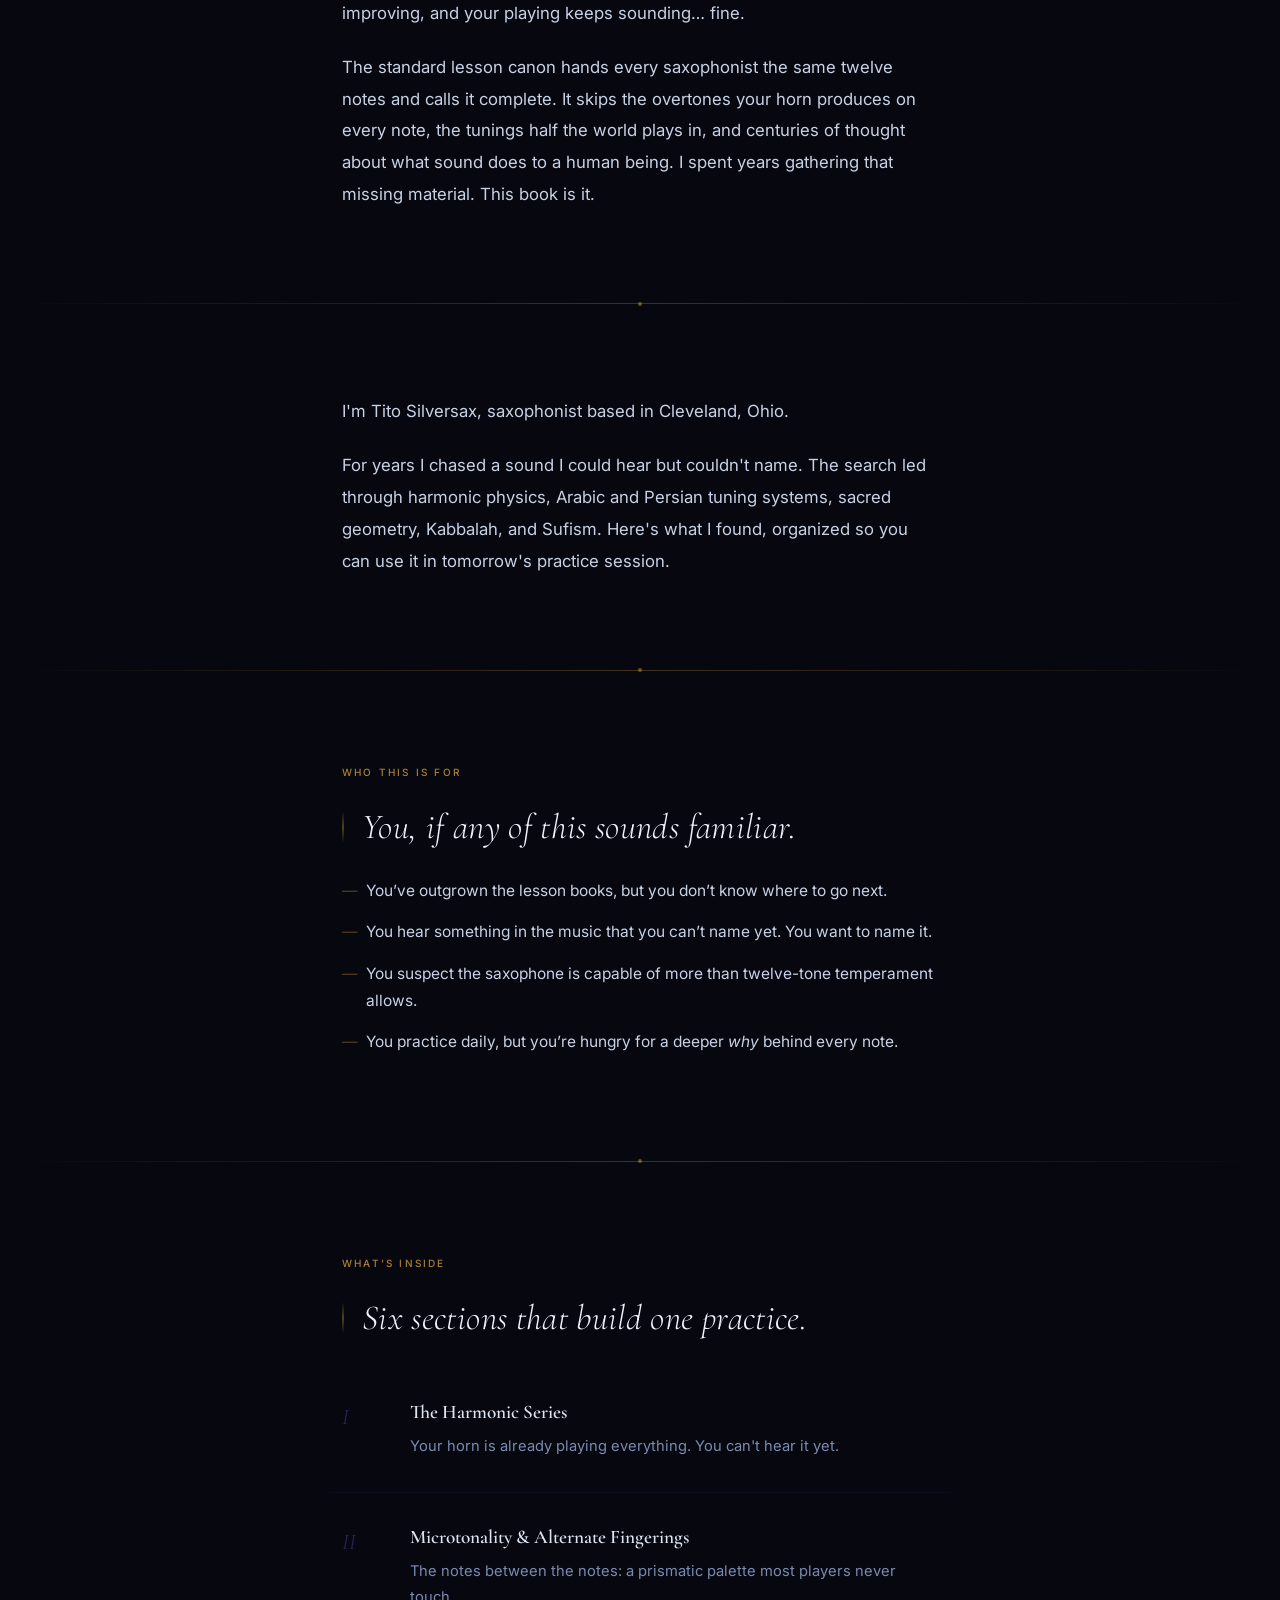
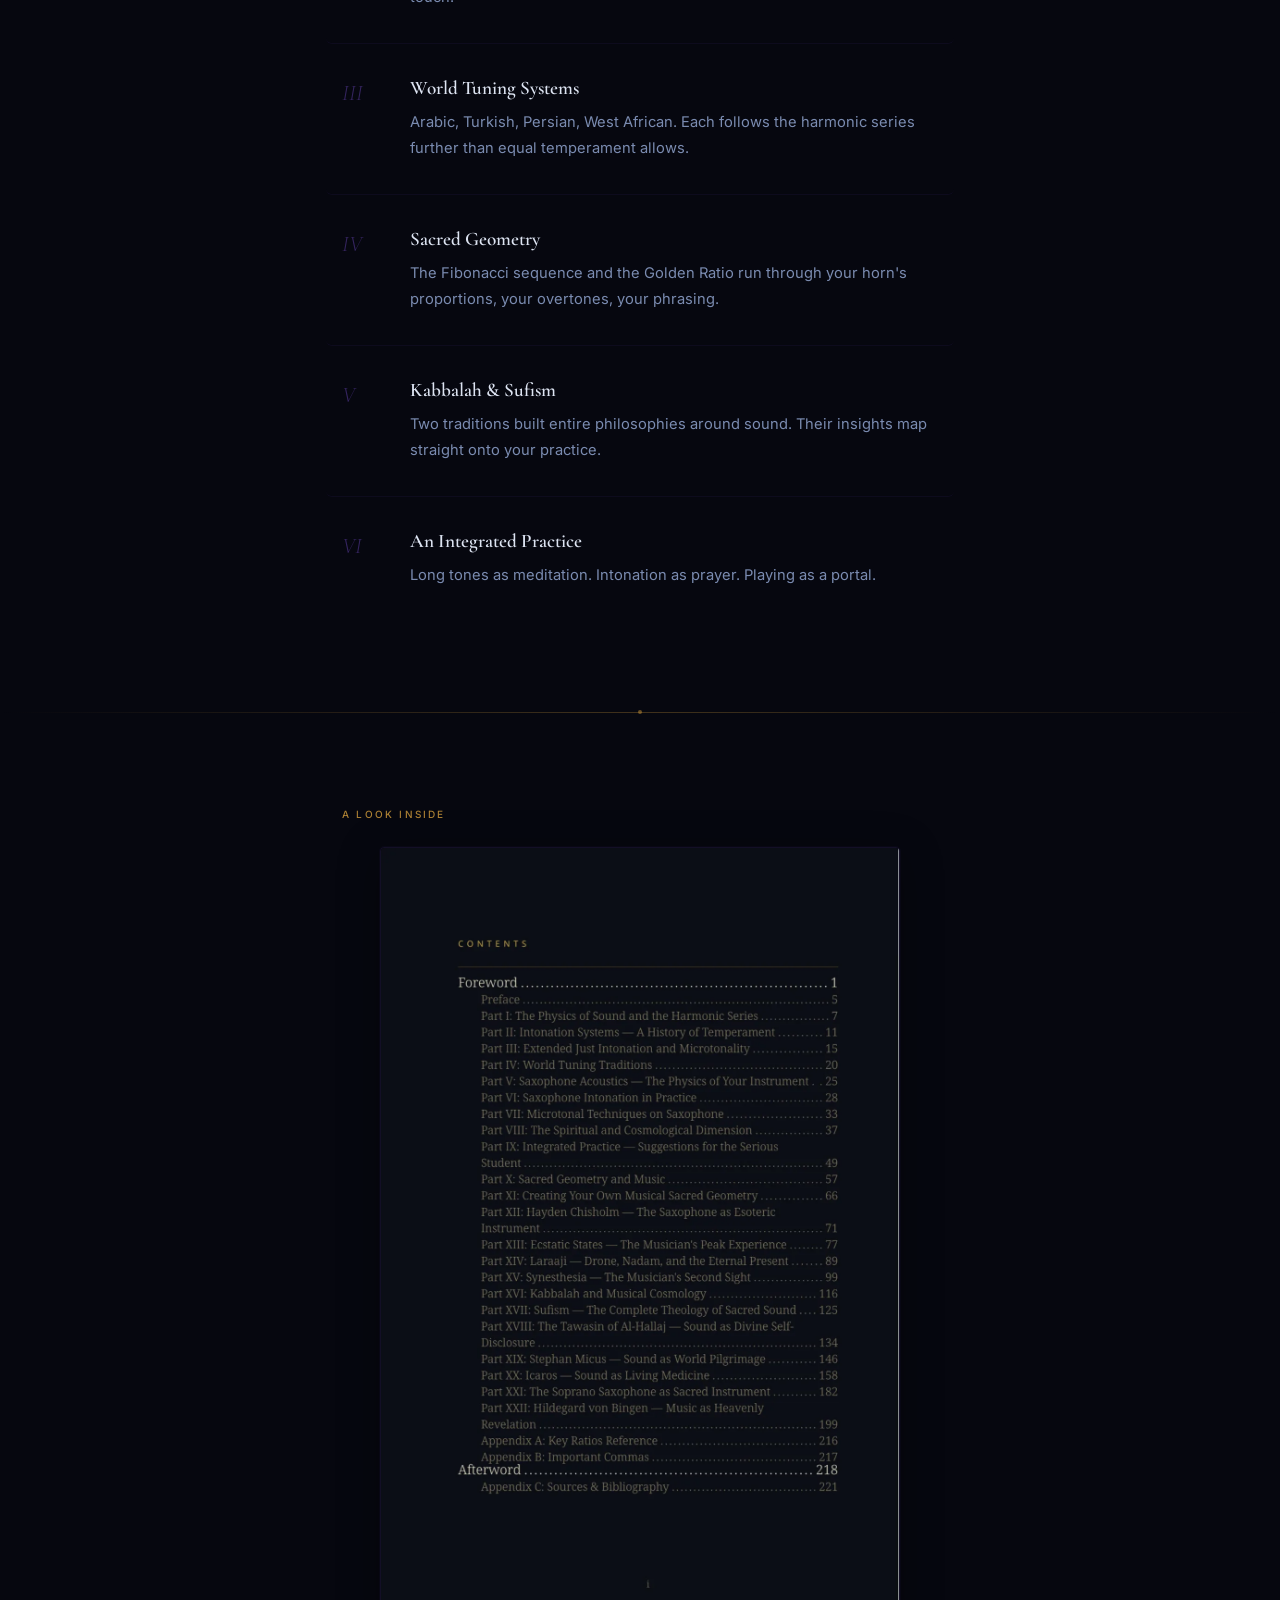
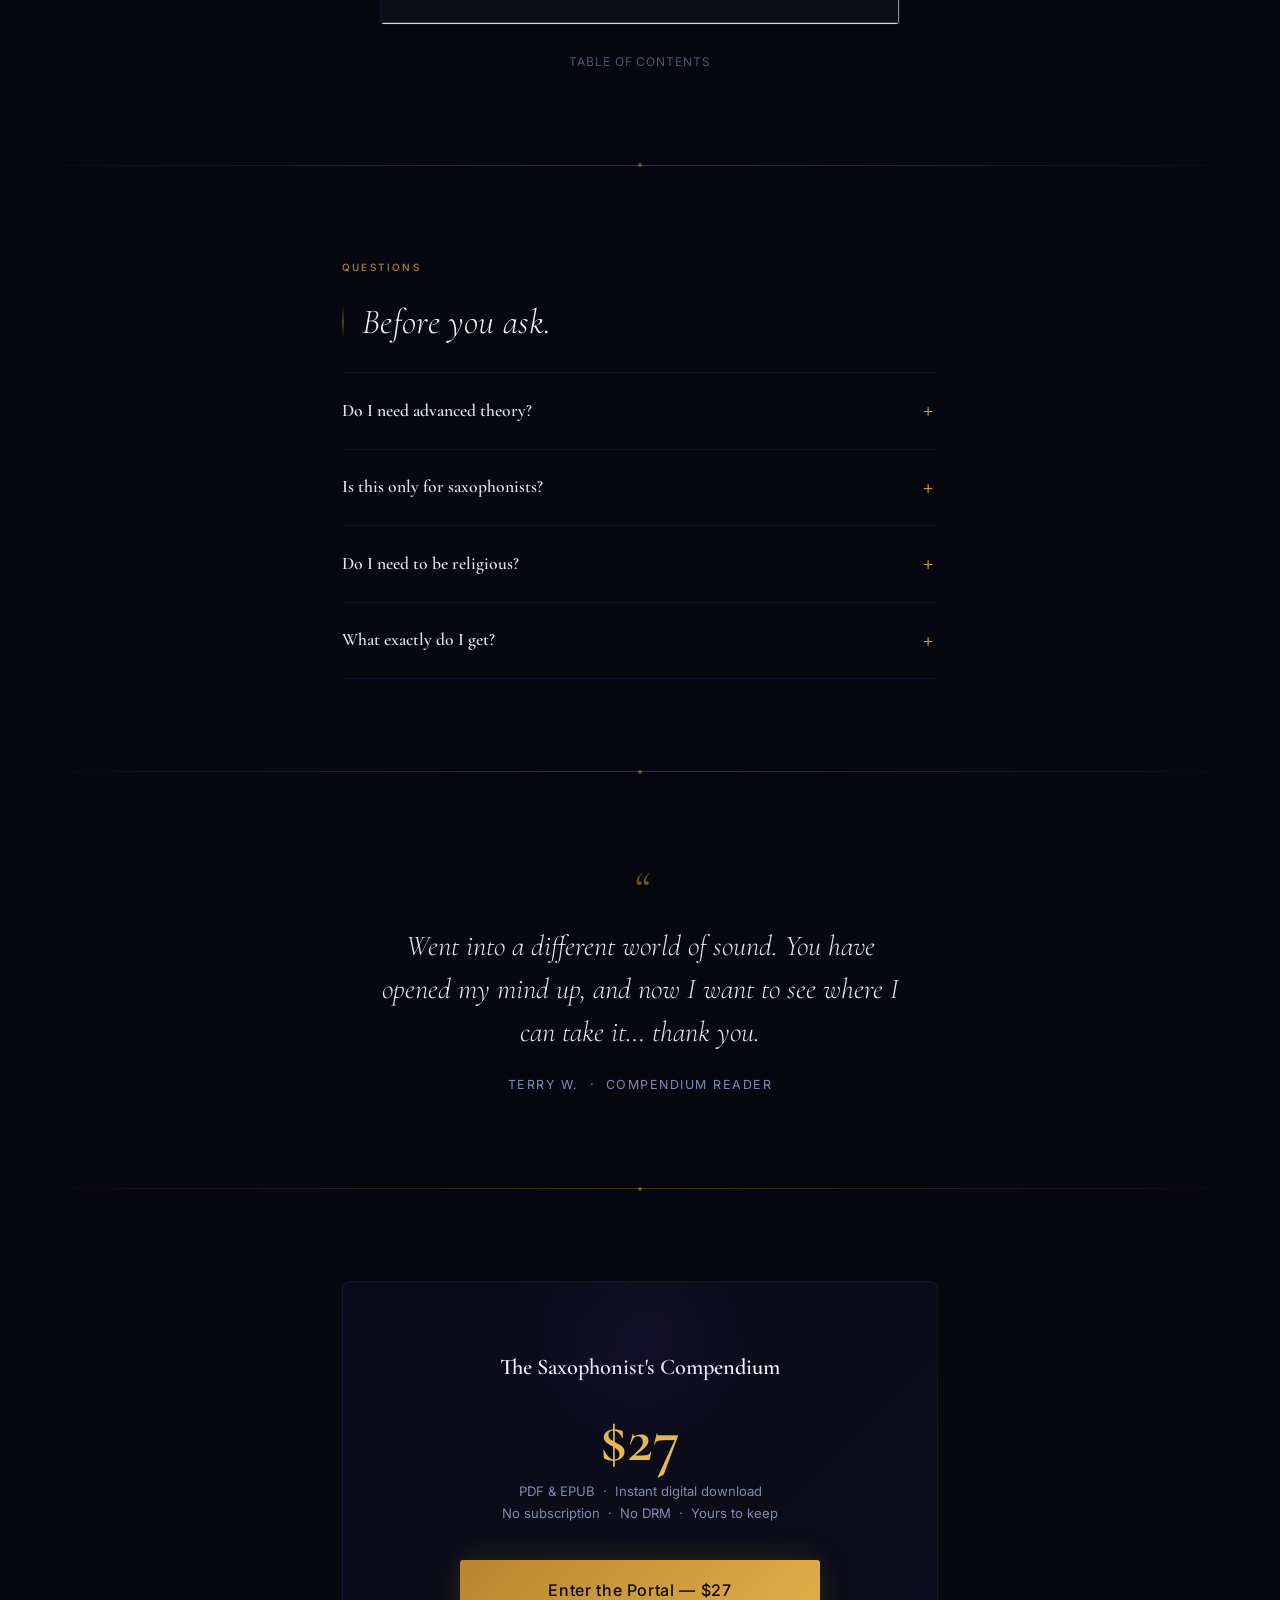
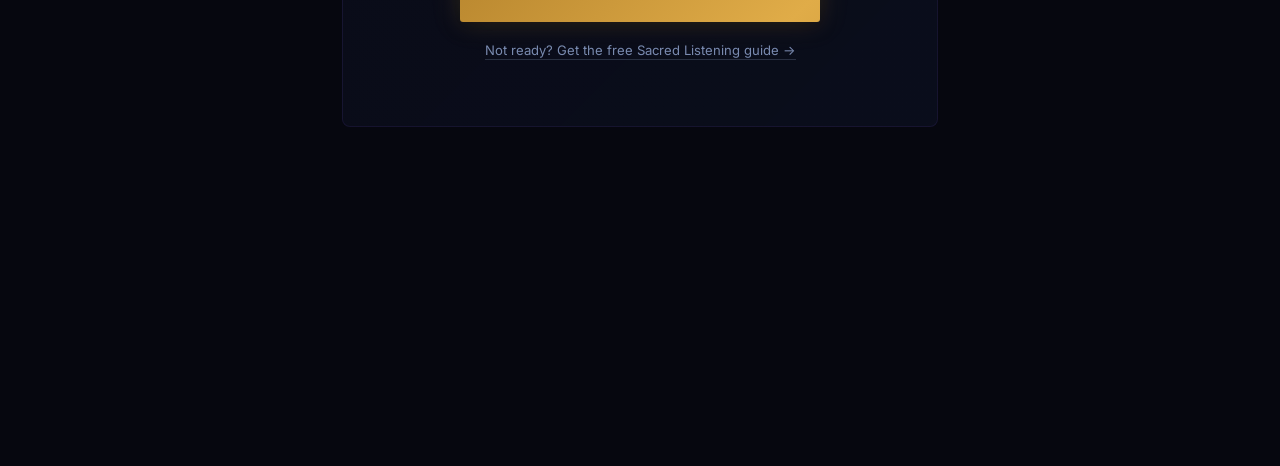
==== commit 6d4261c3: "Reframe mysticism FAQ as religiosity question The book is mystical and marketed as such; the real ob" ====
--- a/compendium/index.html
+++ b/compendium/index.html
@@ -869,27 +869,29 @@
         <summary>Do I need advanced theory? <span class="faq-icon">+</span></summary>
         <p class="faq-answer">
           No. If you can play your scales, you can use this book. The physics
-          and the math start from zero, and every concept comes with fingerings
-          or exercises that let you hear it on the horn instead of taking my
-          word for it.
+          and the math start from zero, and every concept is explained so you
+          can hear it on your instrument instead of taking my word for it.
         </p>
       </details>
 
       <details class="faq-item">
         <summary>Is this only for saxophonists? <span class="faq-icon">+</span></summary>
         <p class="faq-answer">
-          The ideas — harmonic series, microtonality, world tunings — apply to
-          any wind instrument. The examples, fingerings, and overtone exercises
-          assume a saxophone in your hands.
+          No. The book is written through the saxophone lens, but most of it
+          applies to any instrumentalist: the harmonic series, world tuning
+          systems, sacred geometry, and above all music performance as
+          spiritual practice. If you play with intonation and intention,
+          it's for you.
         </p>
       </details>
 
       <details class="faq-item">
-        <summary>How mystical does it get? <span class="faq-icon">+</span></summary>
+        <summary>Do I need to be religious? <span class="faq-icon">+</span></summary>
         <p class="faq-answer">
-          The Kabbalah and Sufism chapters are history and philosophy, and
-          belief is never required. Read them as a musicologist or as a mystic;
-          the daily practice framework works either way.
+          No. The book goes deep into Kabbalah, Sufism, and sound as sacred
+          practice, and it doesn't water that down. It also never asks you to
+          adopt a belief. Come to it as a musicologist or as a mystic; the
+          practice works either way.
         </p>
       </details>
 
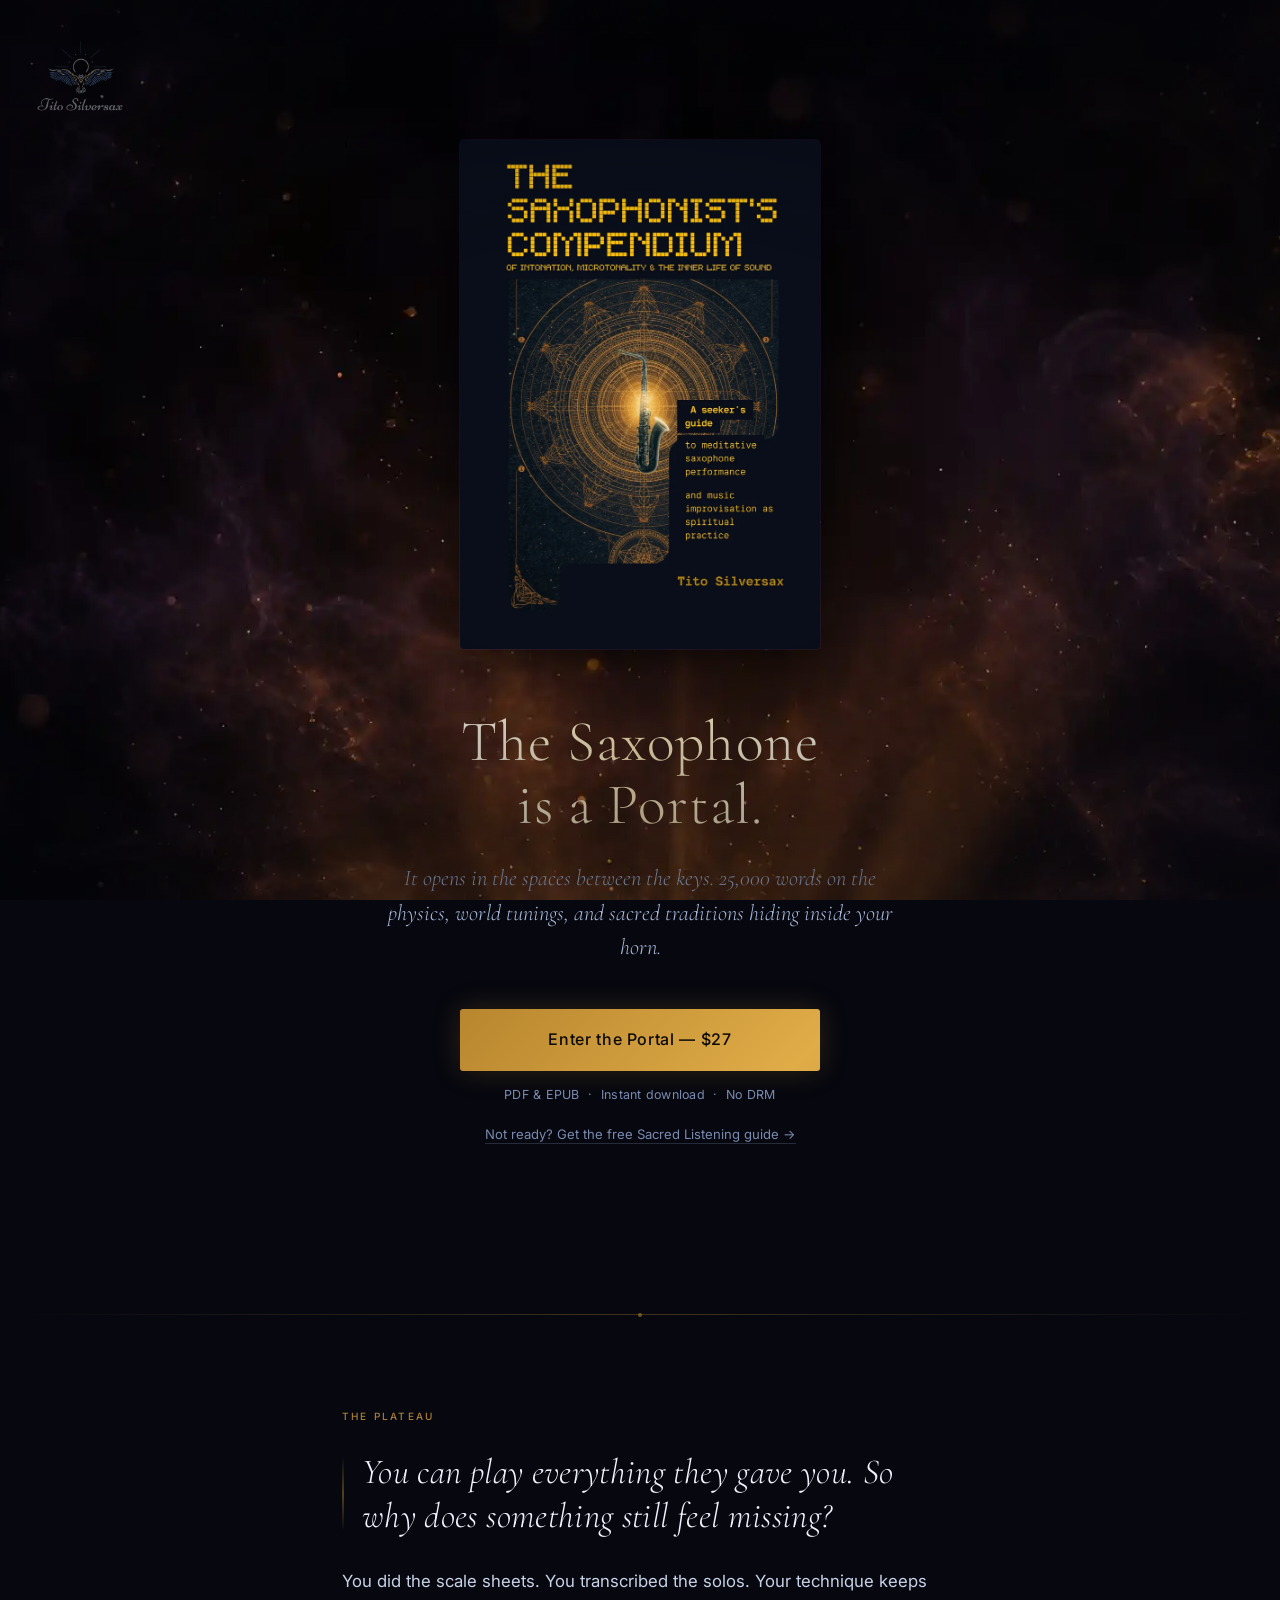
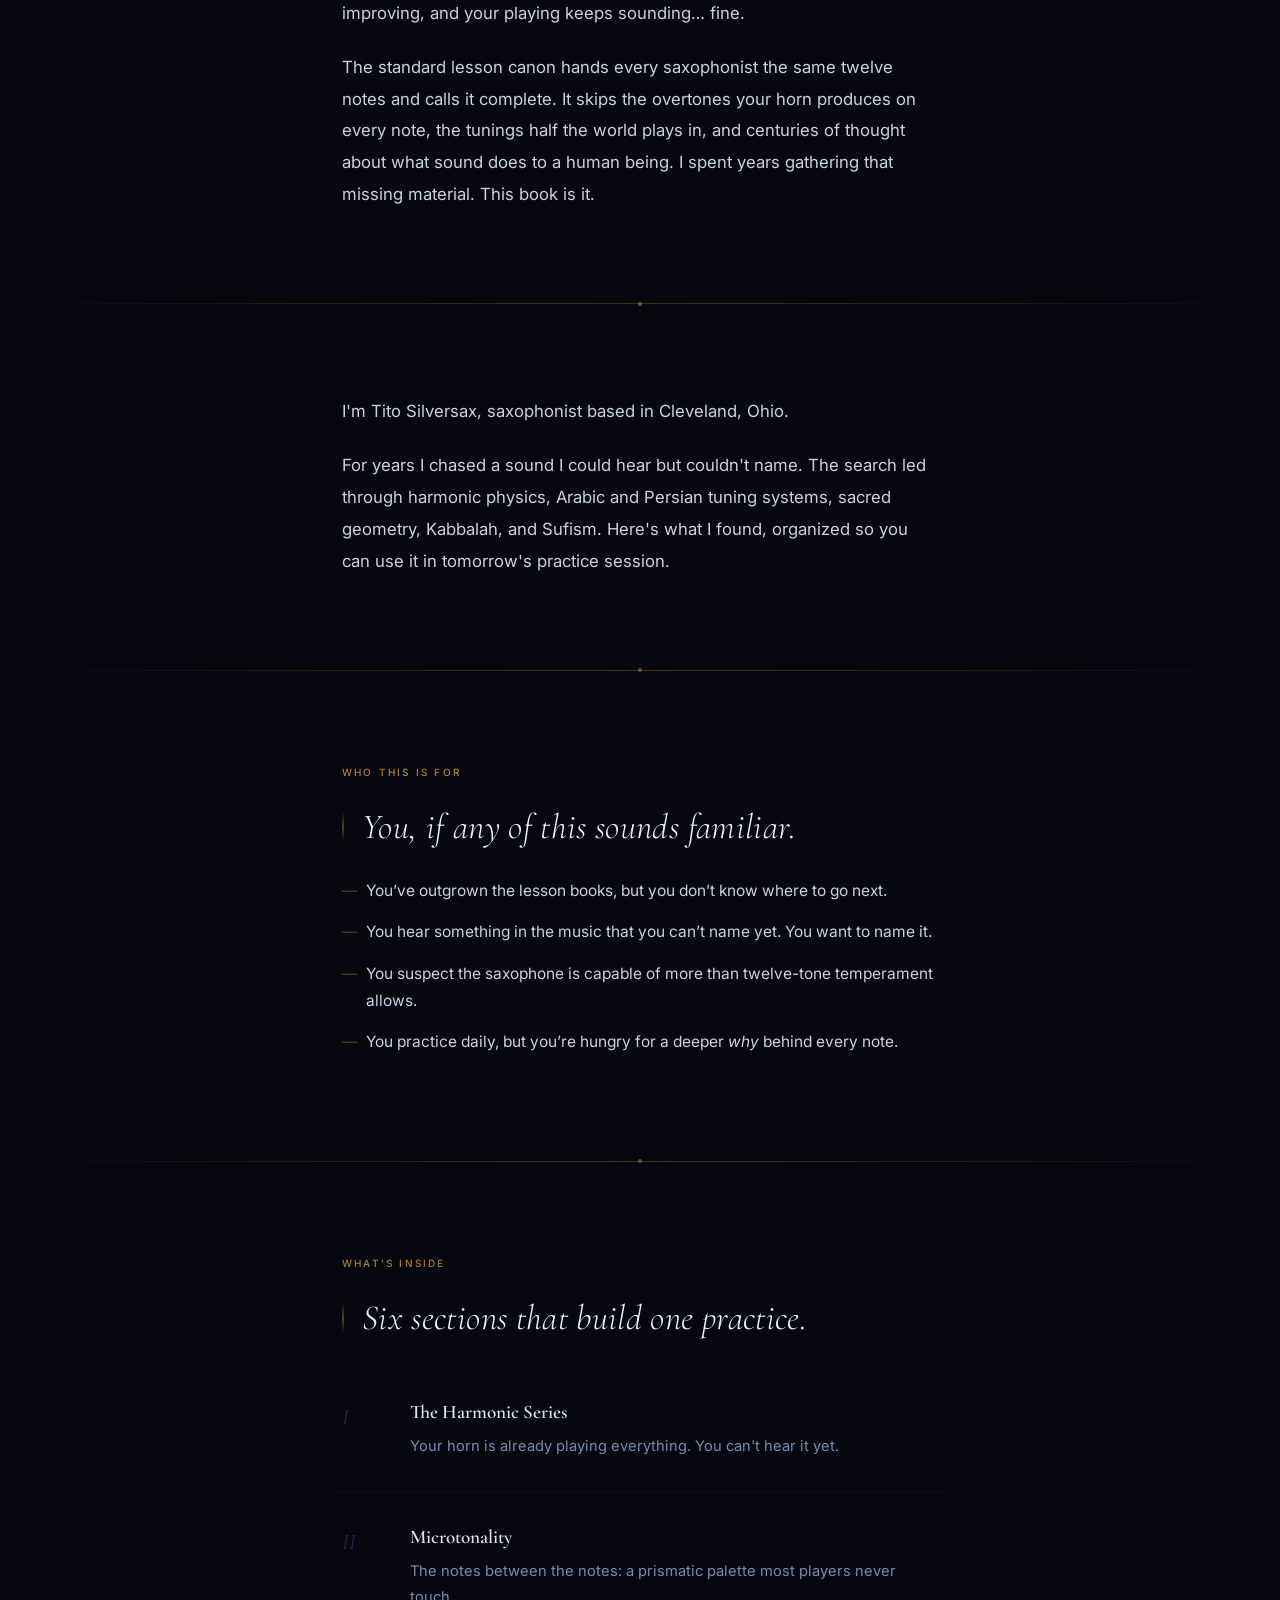
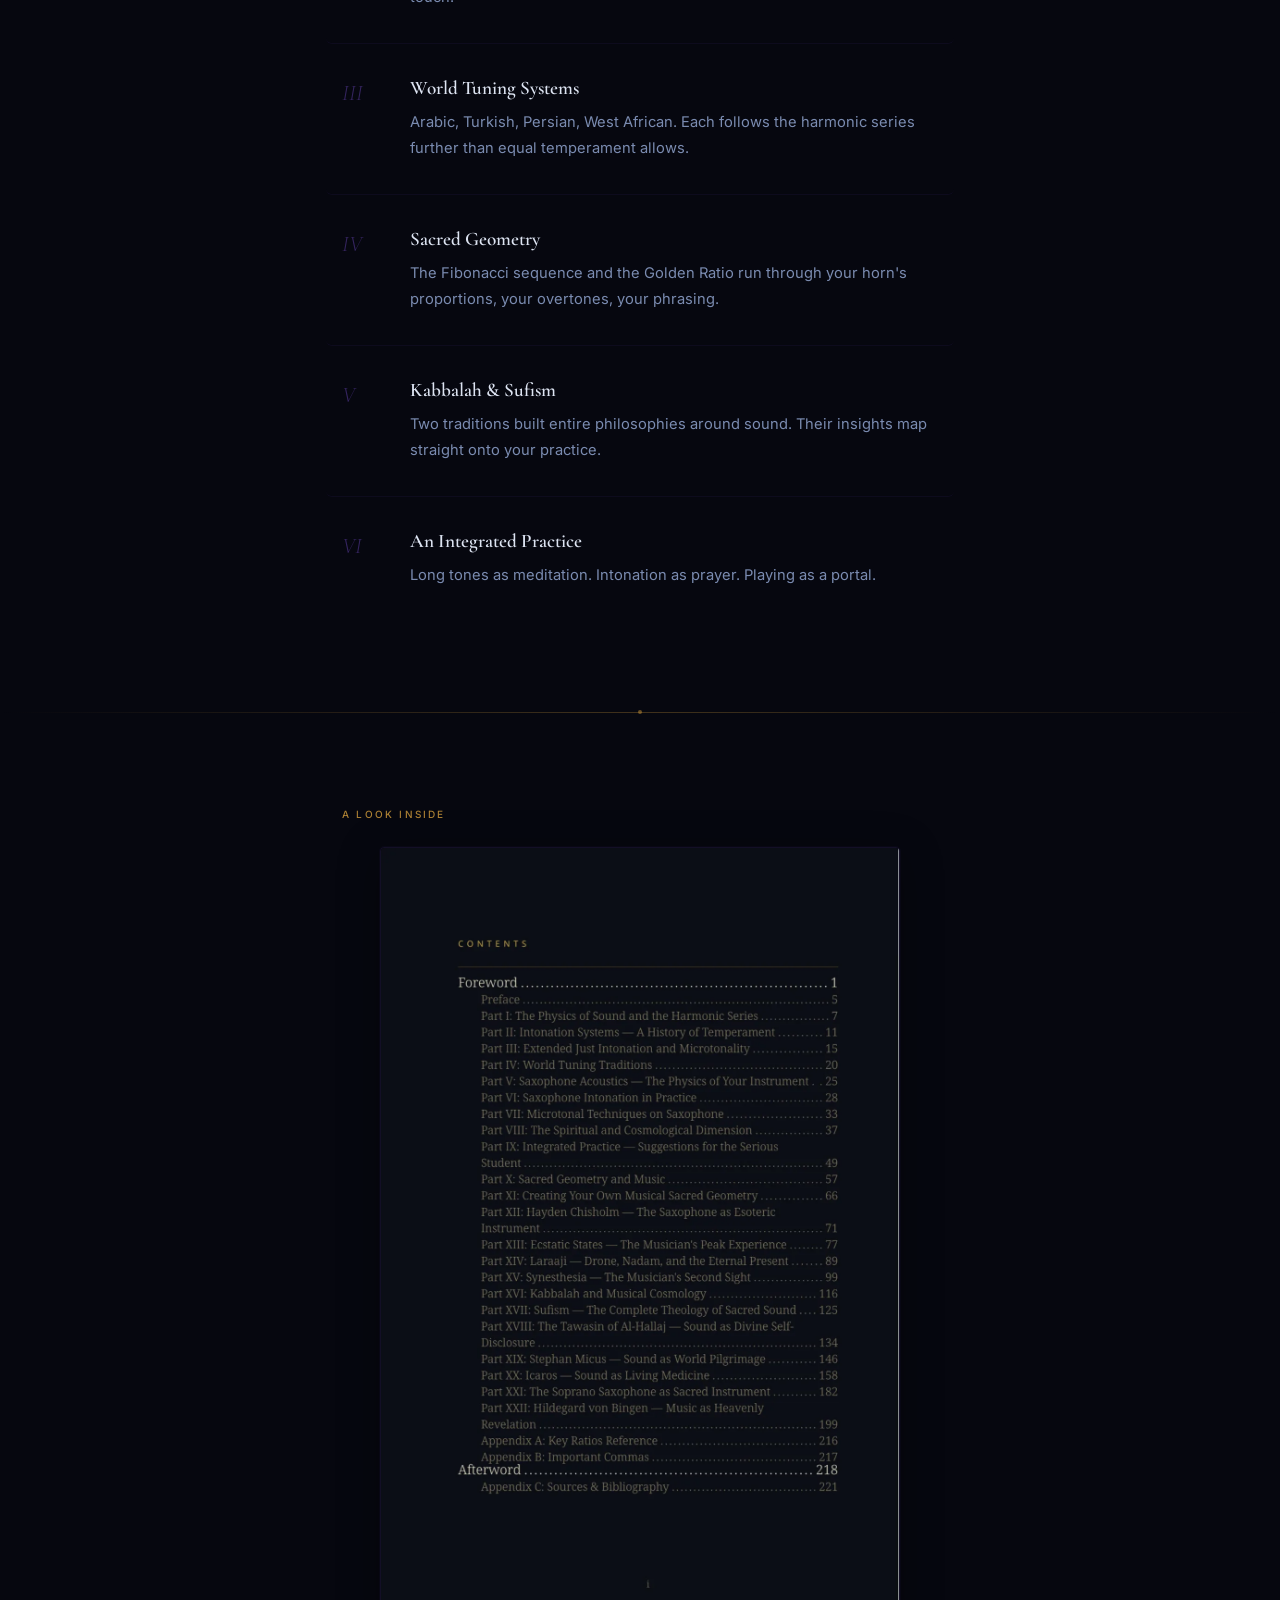
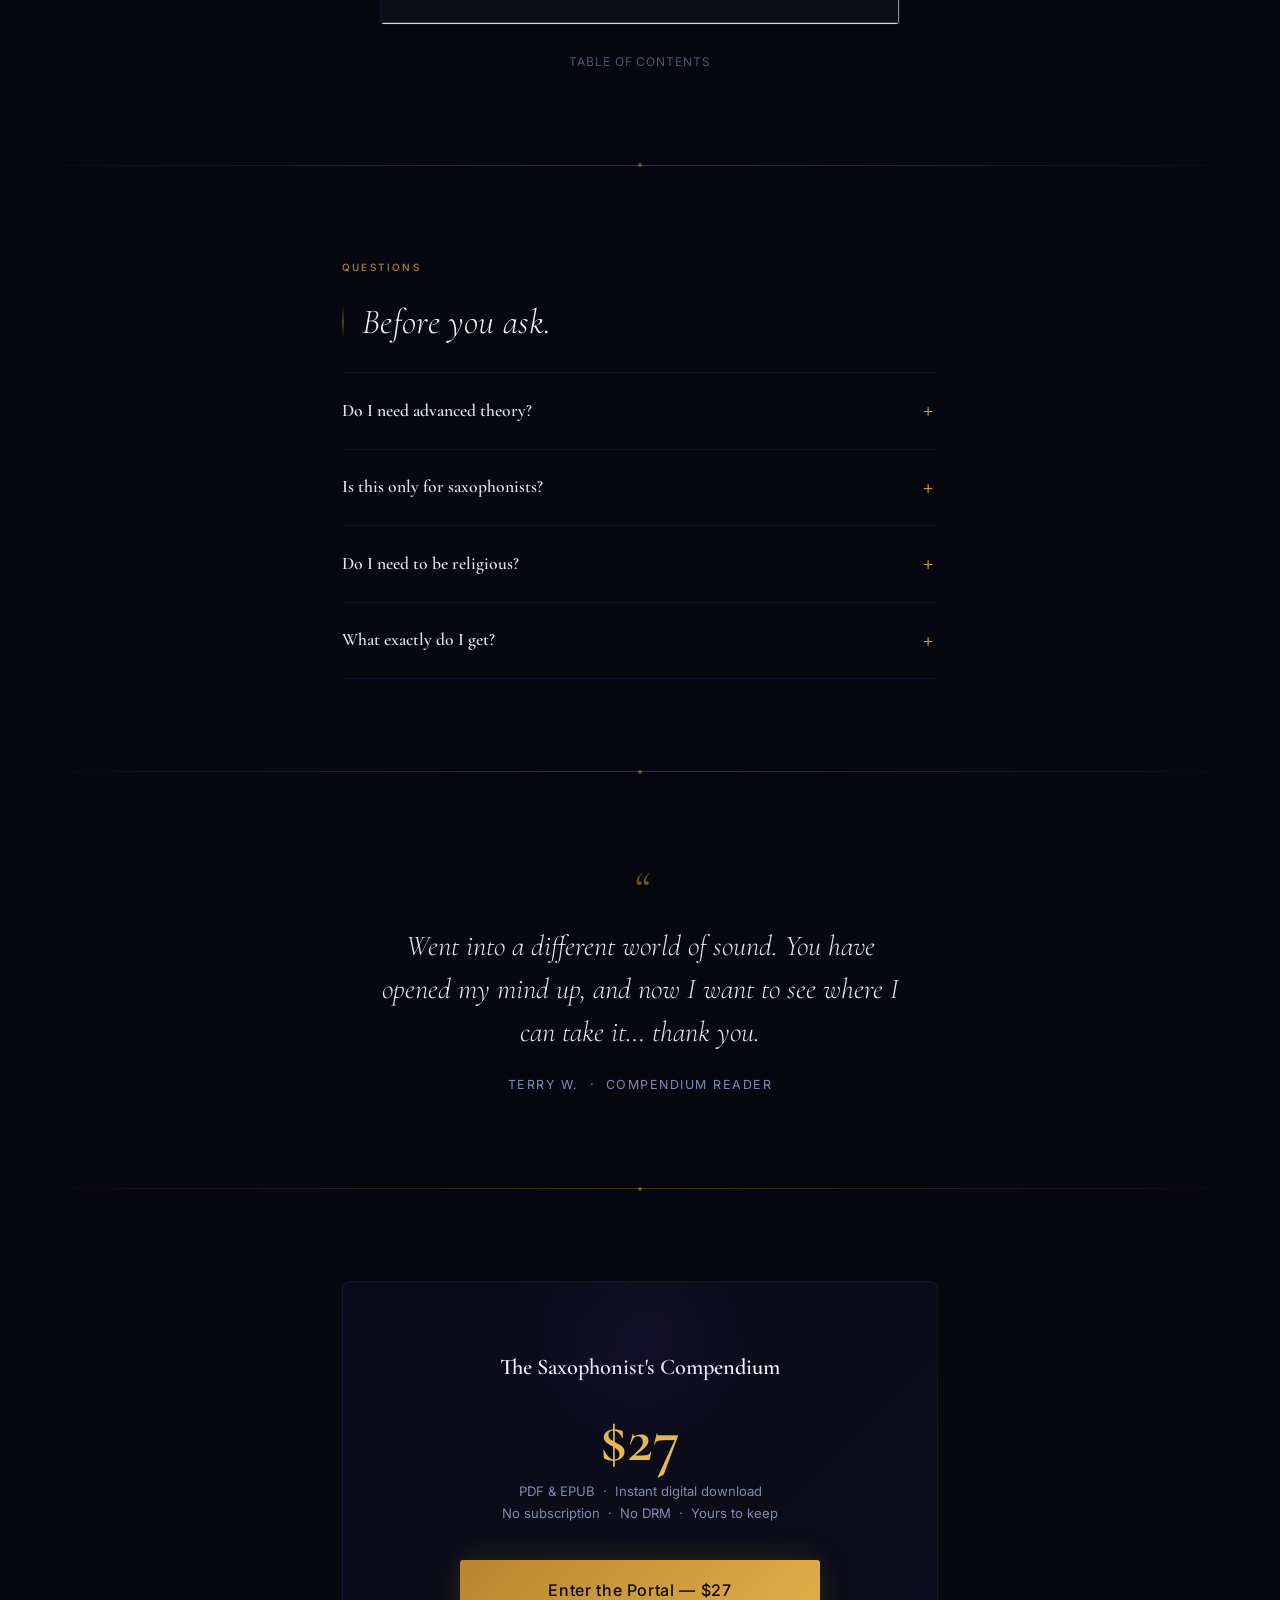
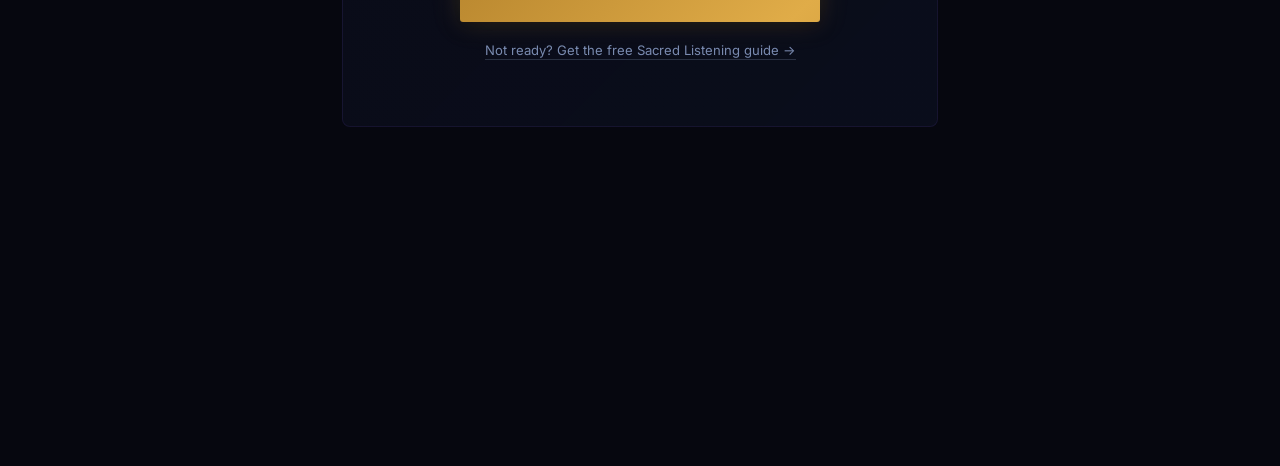
==== commit 4cb8b13f: "Remove fingering and overtone-practice claims from listings The book contains no fingering charts or" ====
--- a/compendium/index.html
+++ b/compendium/index.html
@@ -796,7 +796,7 @@
         <div class="inside-item reveal reveal-d2">
           <span class="inside-numeral">II</span>
           <div>
-            <h3 class="inside-title">Microtonality &amp; Alternate Fingerings</h3>
+            <h3 class="inside-title">Microtonality</h3>
             <p class="inside-desc">The notes between the notes: a prismatic palette most players never touch.</p>
           </div>
         </div>
